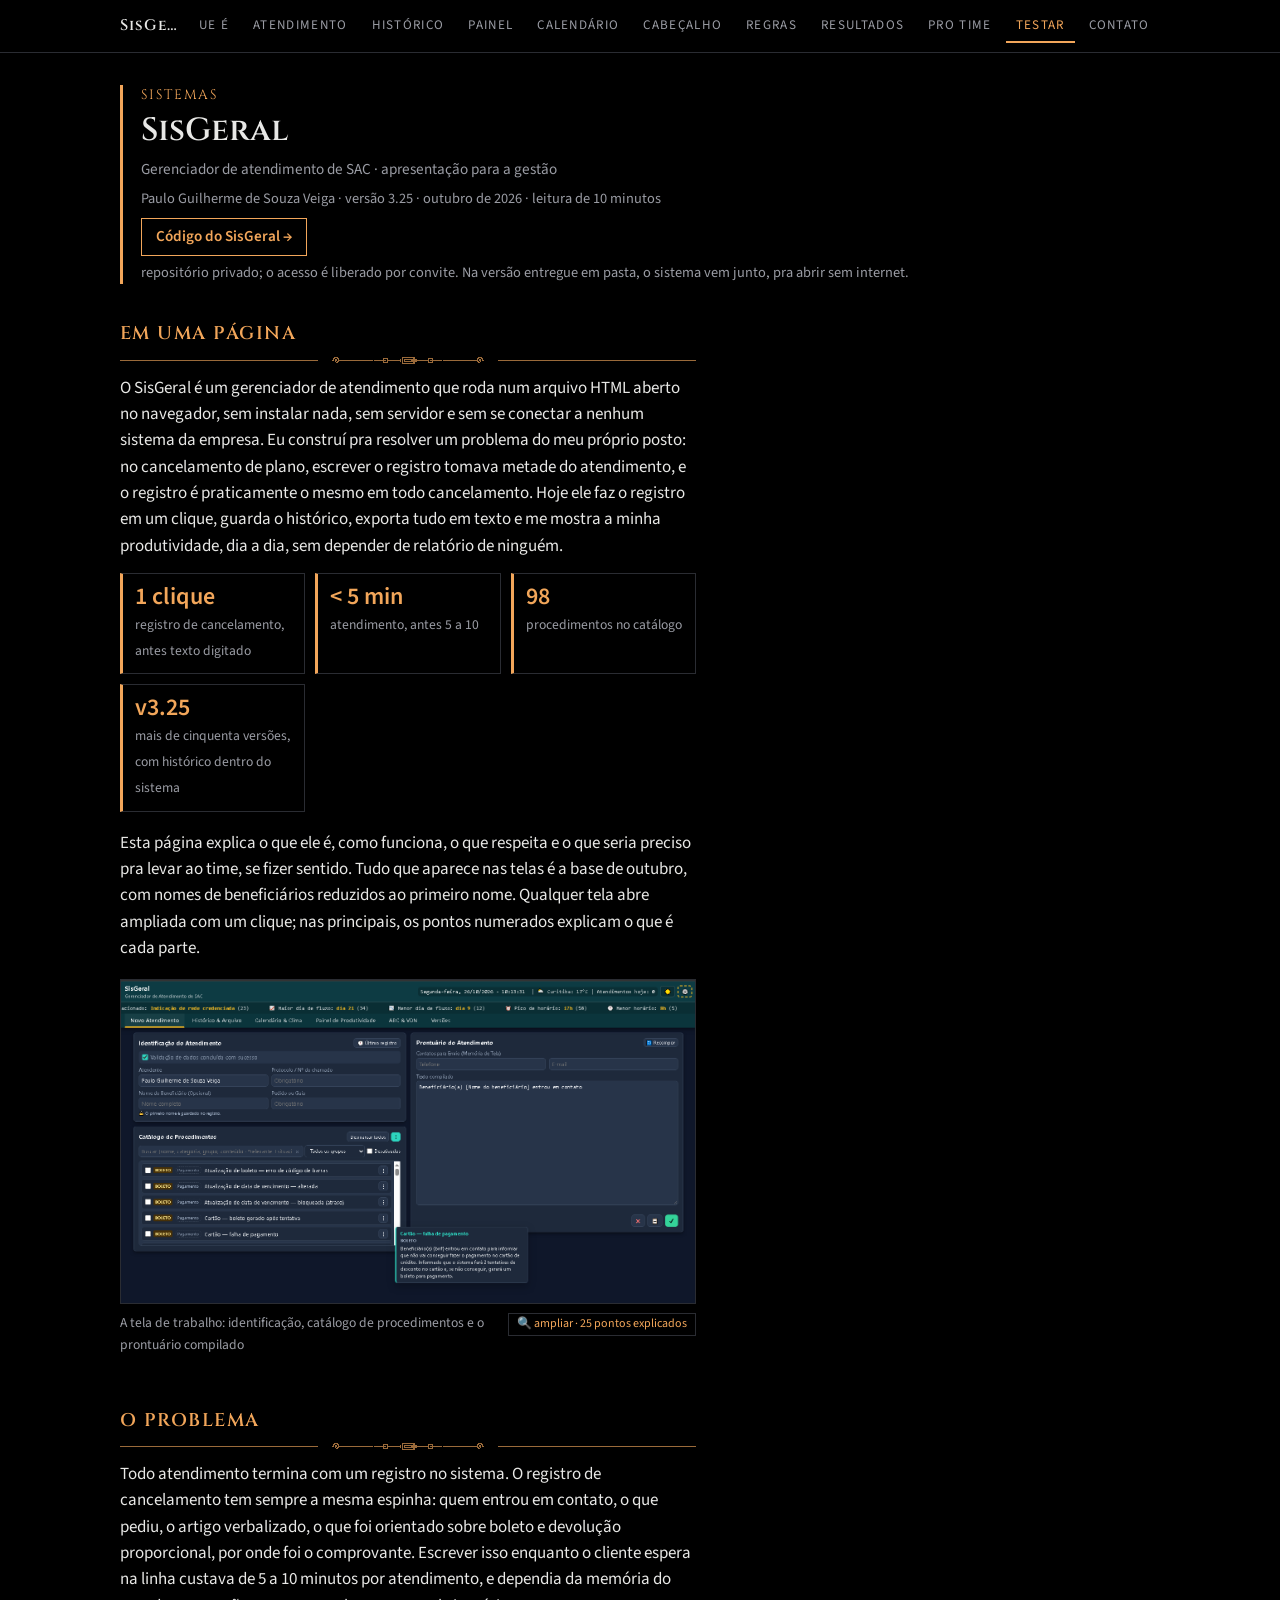
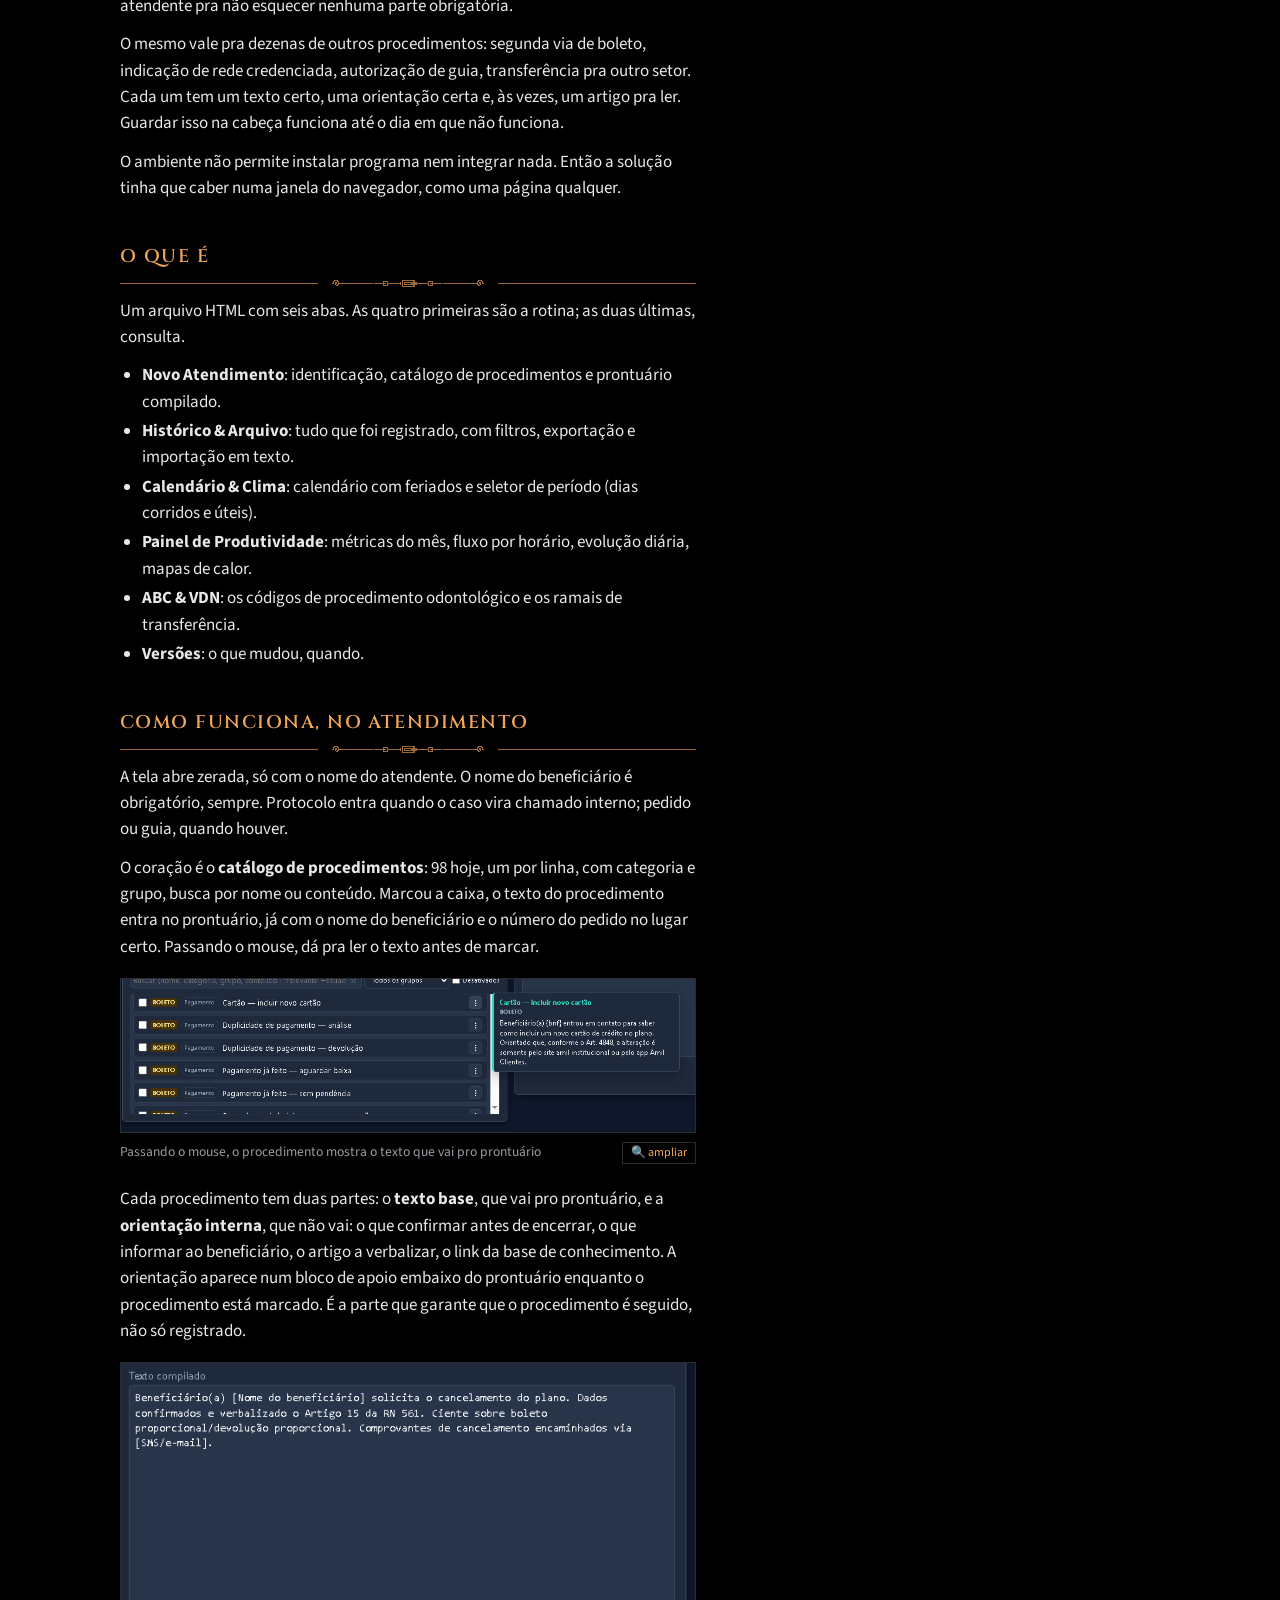
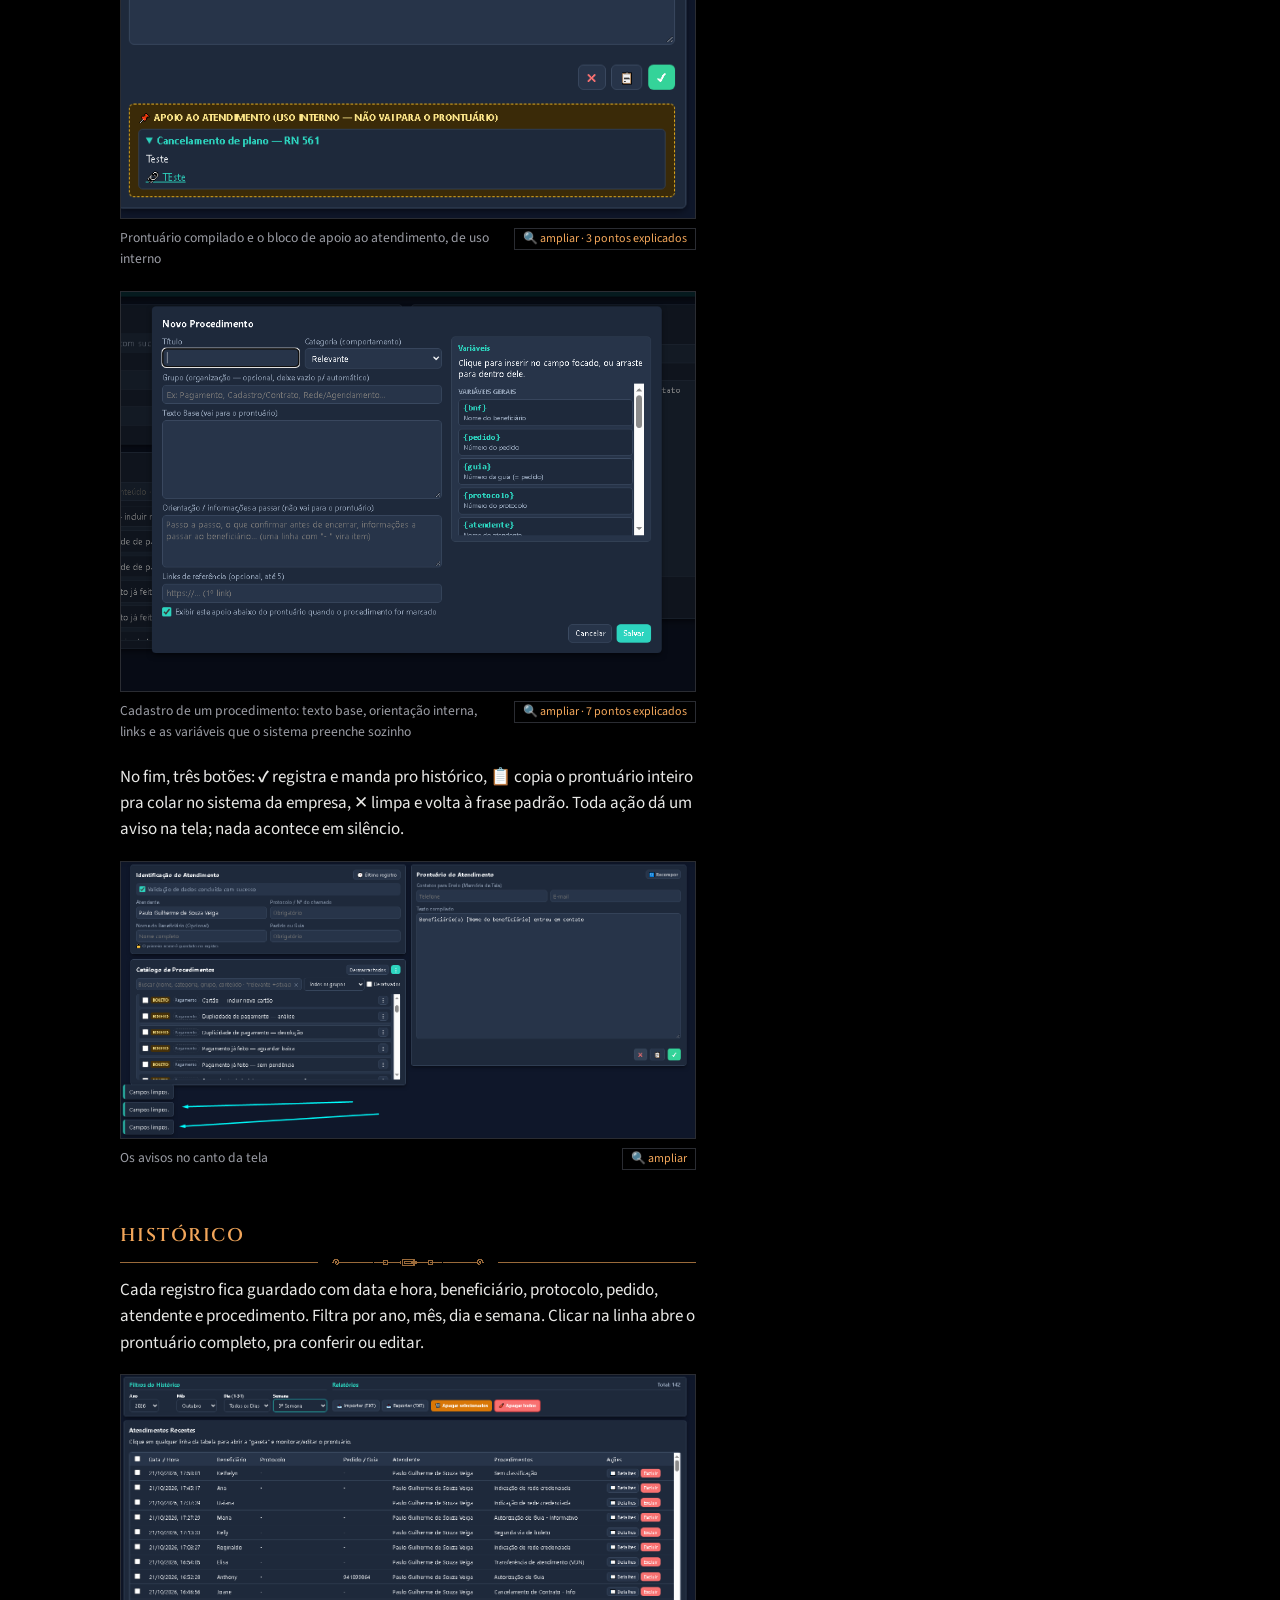
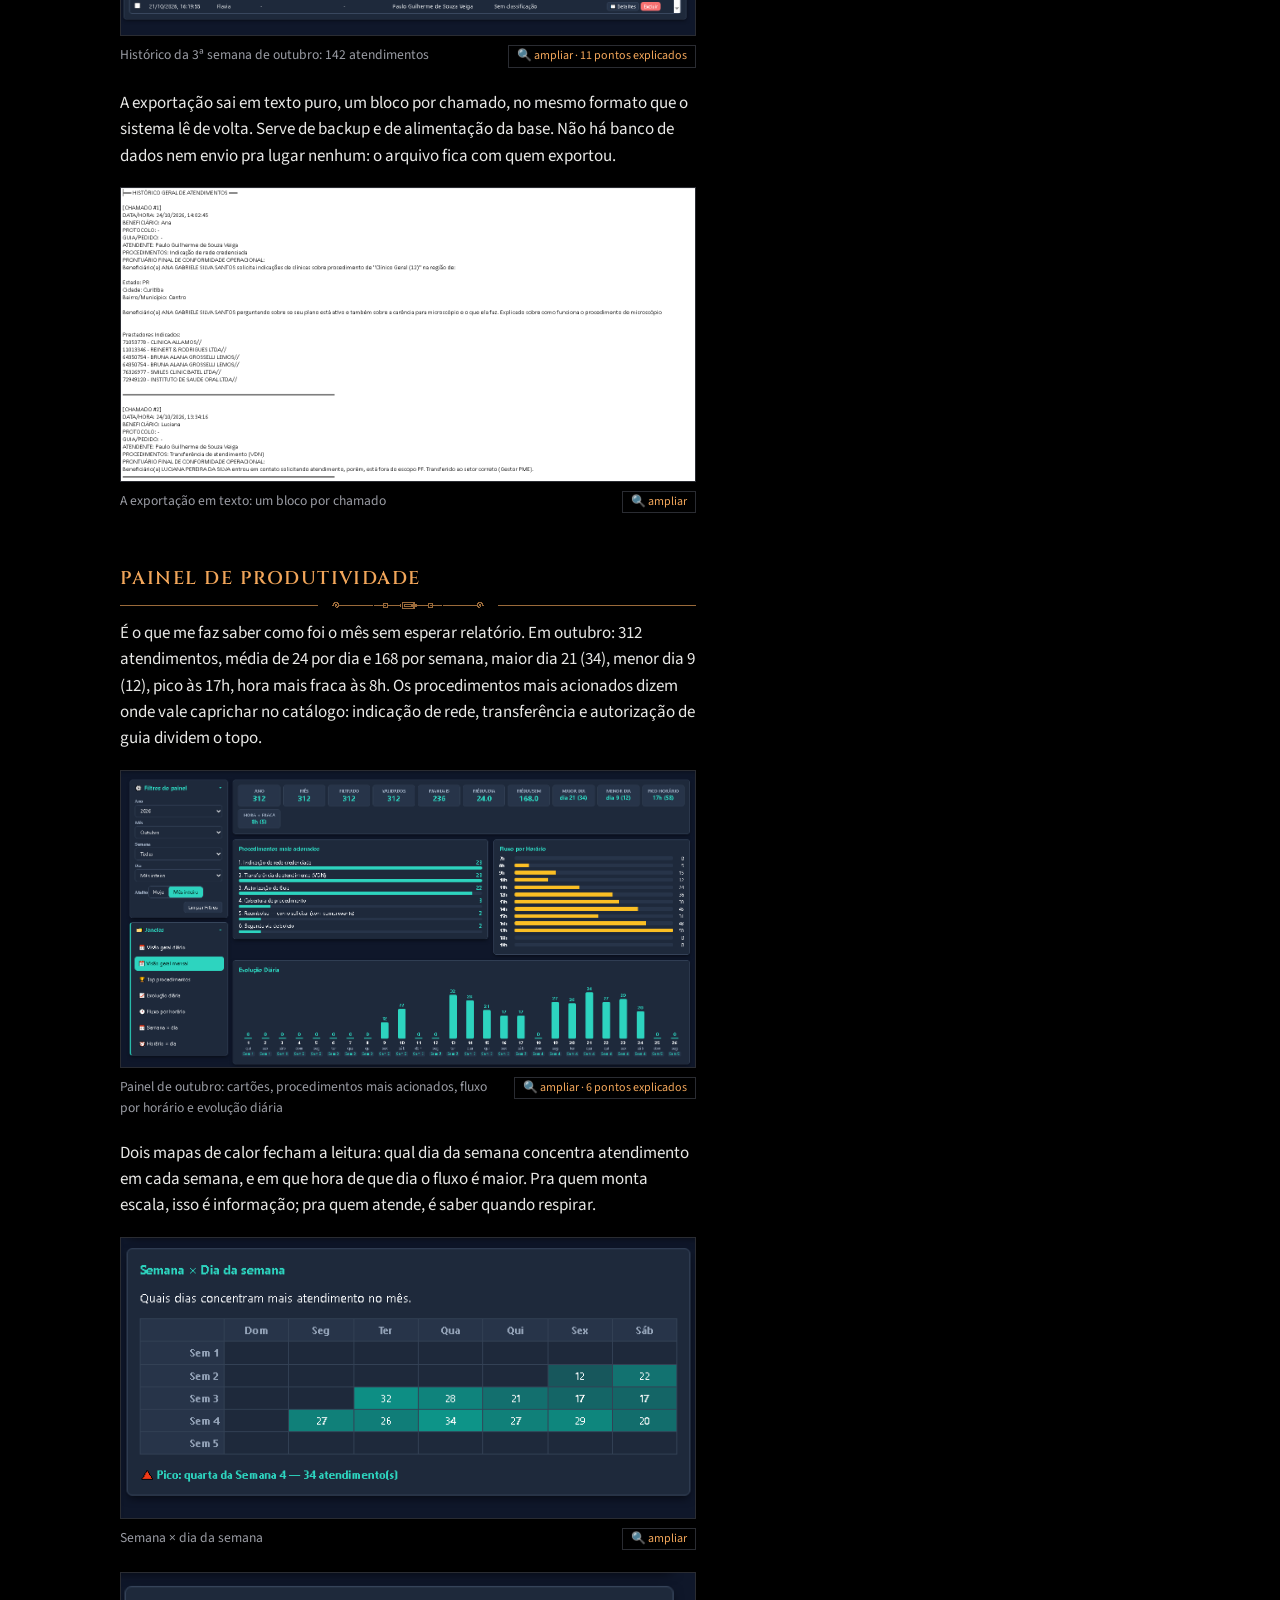
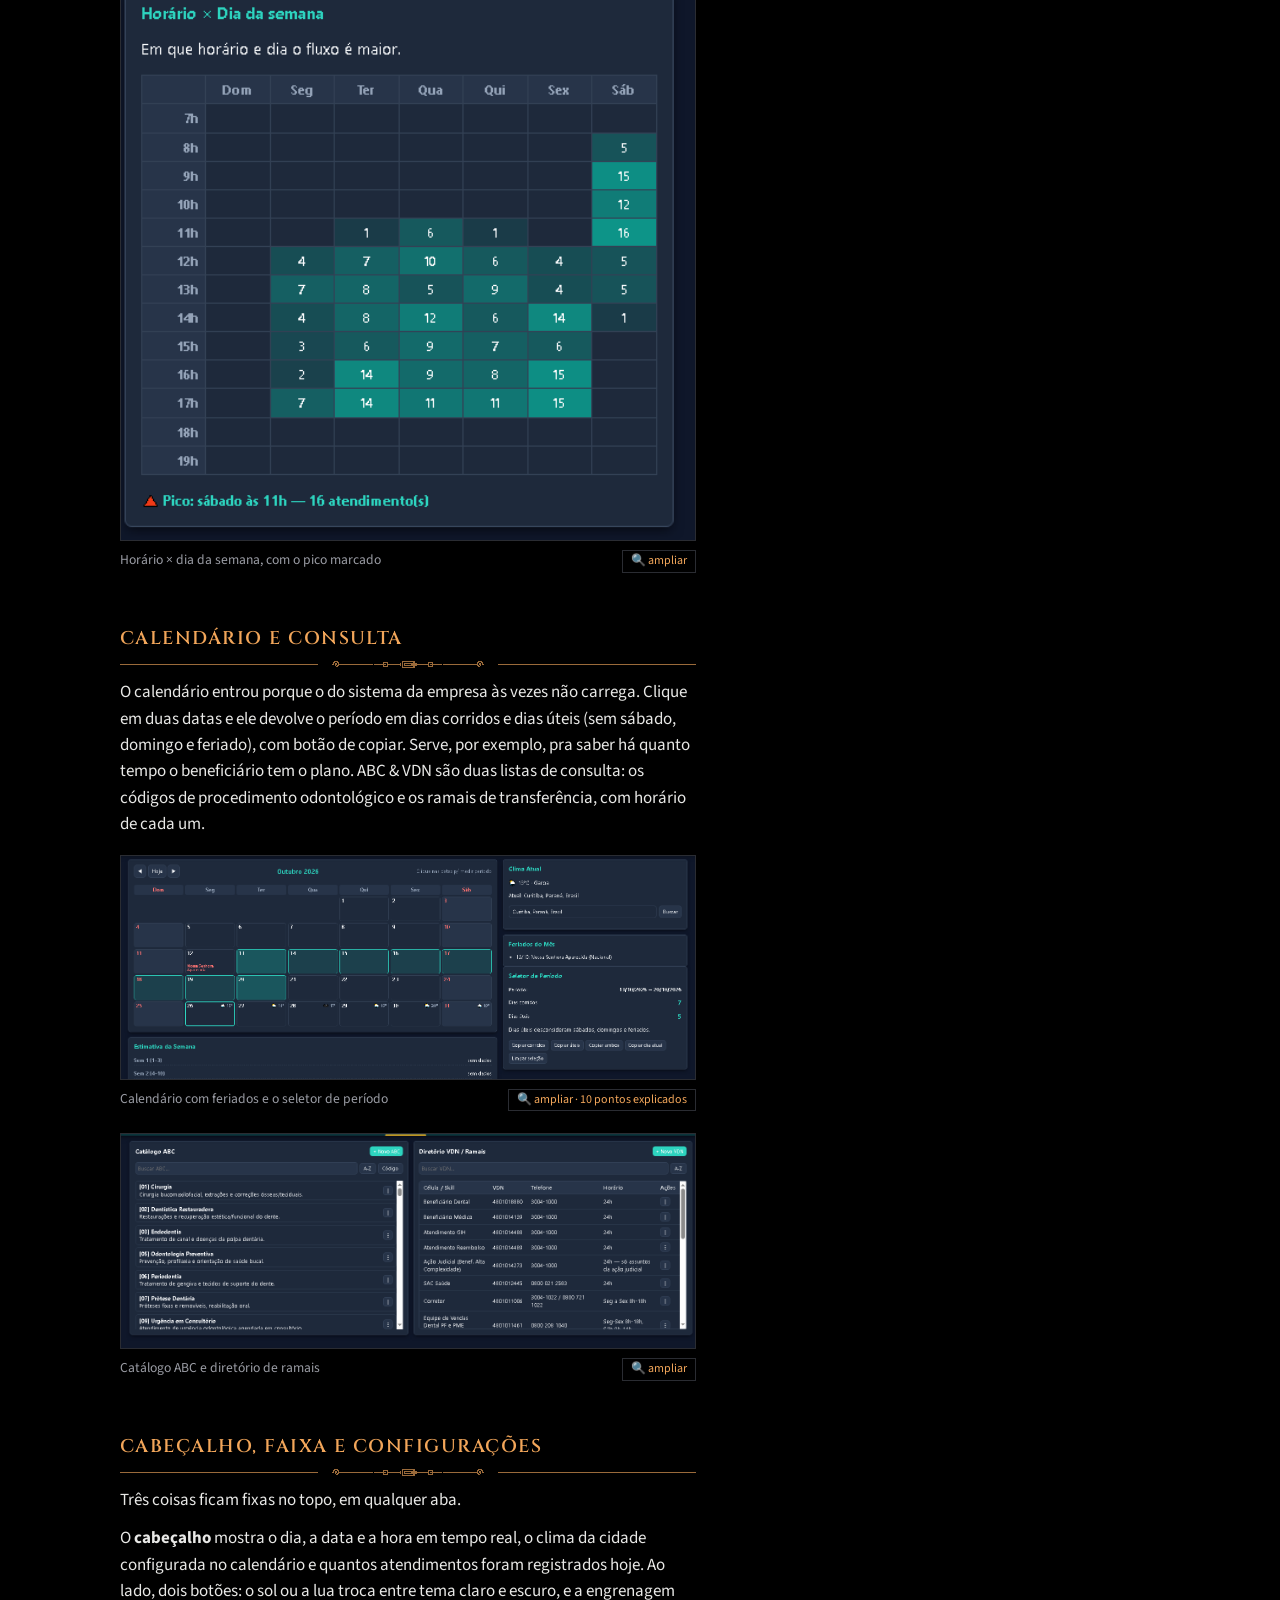
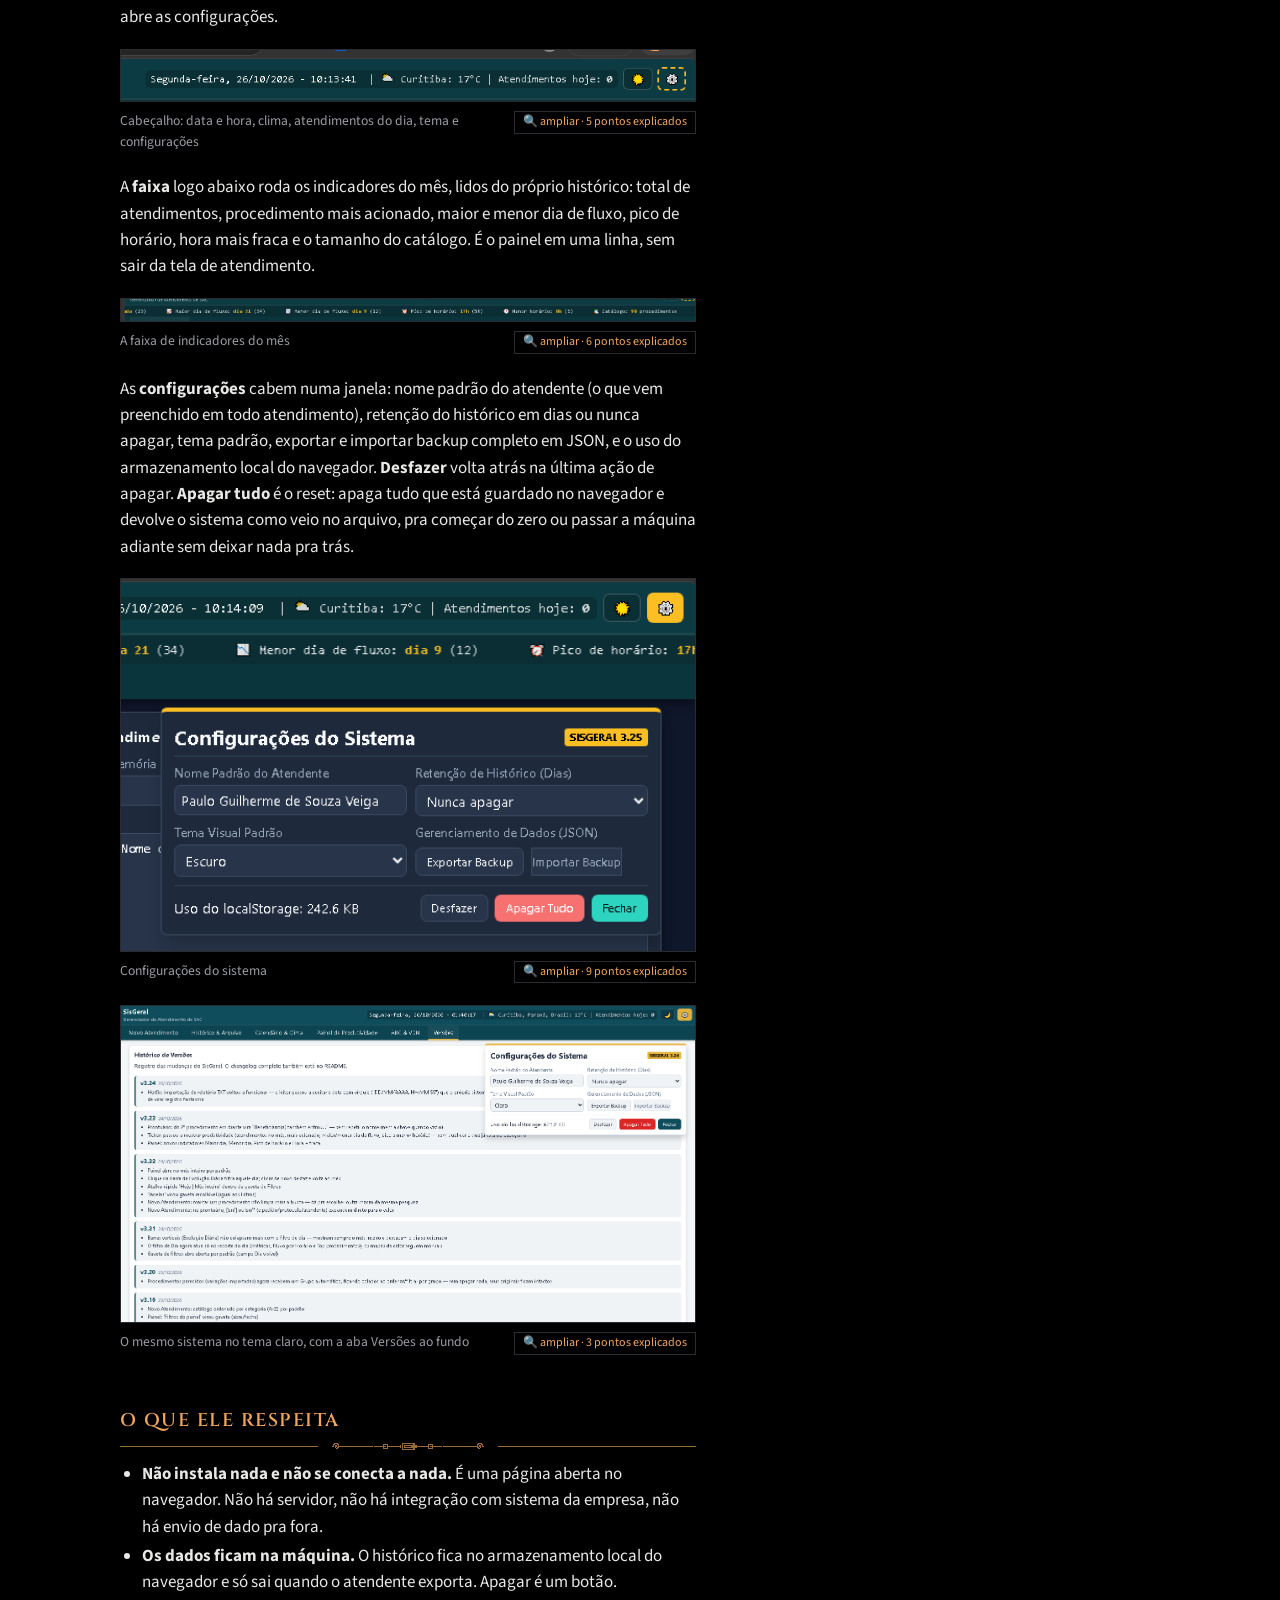
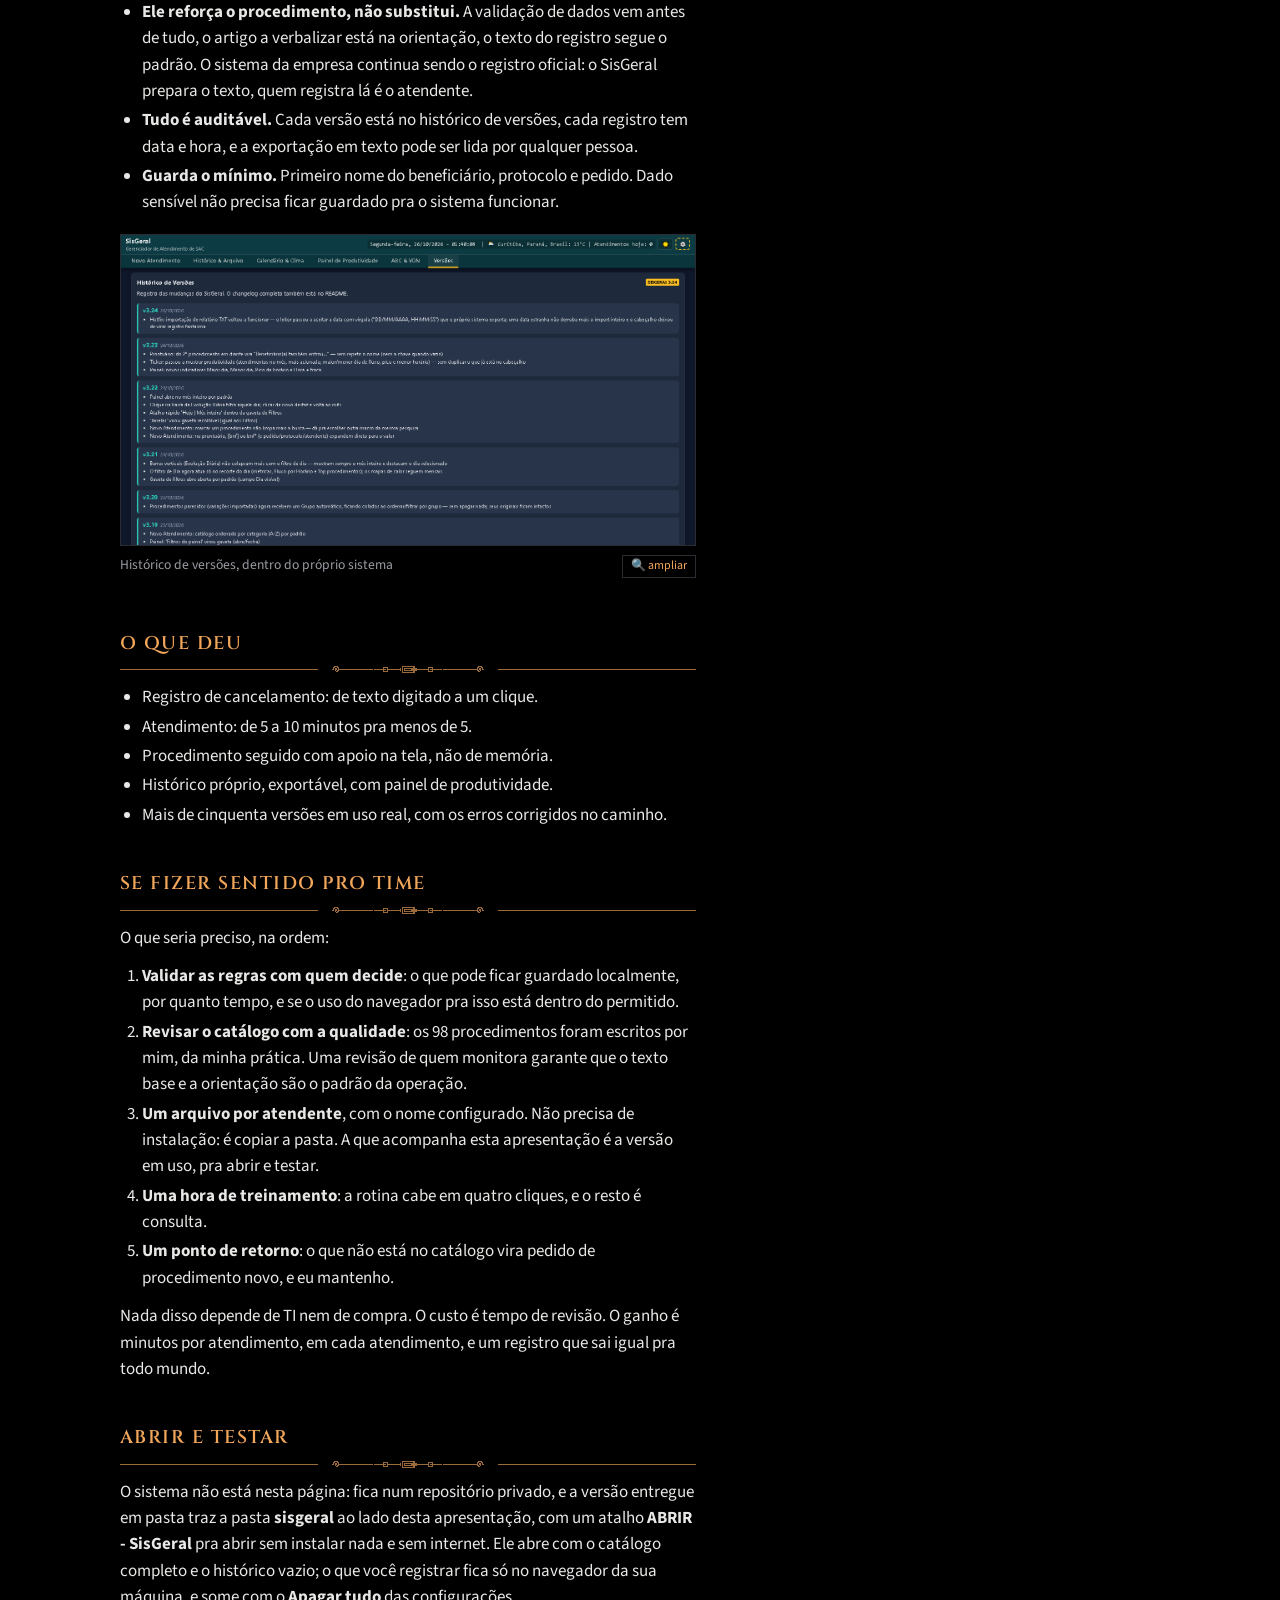
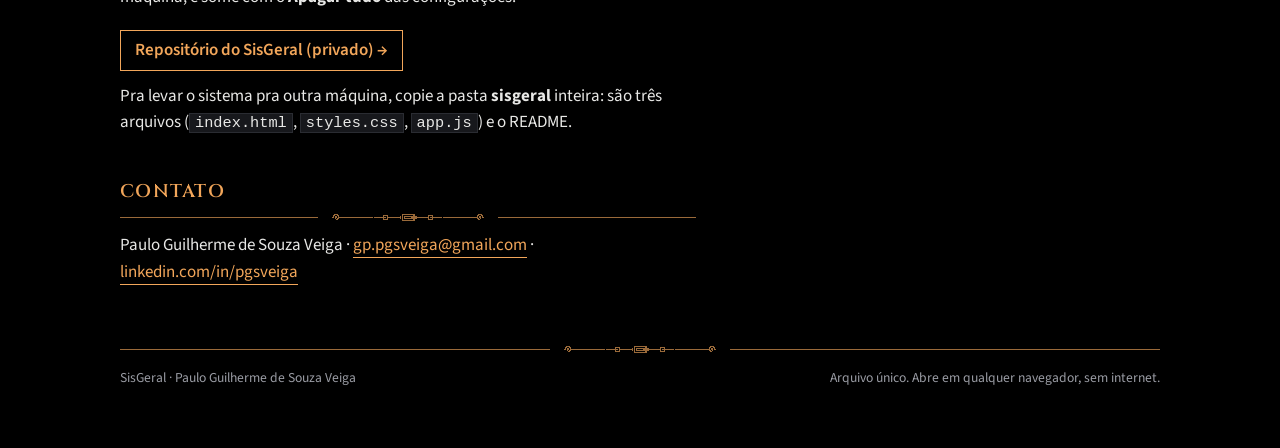
==== index.html @ 25e09421 "Apresentação do SisGeral pra gestão, com lupa e pontos explicados Co-Authored-By: Claude Fable 5.1 <" ====
<!DOCTYPE html>
<html lang="pt-BR">
<head>
  <meta charset="UTF-8">
  <meta name="viewport" content="width=device-width, initial-scale=1.0">
  <title>SisGeral · apresentação</title>
  <meta name="description" content="SisGeral: gerenciador de atendimento de SAC num arquivo só. O que é, como funciona, o que entrega e o que precisaria pra chegar ao time.">
  <link rel="icon" href="assets/favicon.svg" type="image/svg+xml">
  <link rel="preconnect" href="https://fonts.googleapis.com">
  <link rel="stylesheet" href="https://fonts.googleapis.com/css2?family=Cinzel:wght@500;600&family=Source+Sans+3:ital,wght@0,400;0,600;1,400&display=swap">
  <link rel="stylesheet" href="style.css">
  <link rel="stylesheet" href="lupa.css">
  <style>
    :root { --sobre: var(--sistemas); }
    body.pg-sobre { --orn: var(--sistemas); }
    .case-head .meta small { display: block; color: var(--muted); margin-top: 6px; font-size: .9rem; }
    .md.sobre .sec { max-width: 72ch; }
    .md figure.wide { max-width: none; width: min(100%, var(--col)); }
    .md .destaques { display: grid; grid-template-columns: repeat(auto-fit, minmax(160px, 1fr)); gap: 10px; margin: 14px 0 18px; max-width: none; }
    .md .destaques div { border: 1px solid var(--line); border-left: 3px solid var(--c); padding: 10px 12px; }
    .md .destaques b { display: block; font-size: 1.5rem; font-weight: 600; line-height: 1.1; color: var(--c); }
    .md .destaques span { color: var(--muted); font-size: .85rem; }
    .abrir-sis { display: inline-block; border: 1px solid var(--c); color: var(--c); padding: 6px 14px; text-decoration: none; font-weight: 600; margin: 8px 8px 0 0; }
    .abrir-sis:hover { background: var(--c); color: #000; }
    .lang, .snd, .nav-log { display: none !important; }
    @media print { .topbar, .orn, .foot { display: none; } .md h2 { position: static; } body { background: #fff; color: #000; } }
  </style>
</head>
<body class="pg-sobre" data-orn="circuito">
  <div class="orn l" aria-hidden="true"></div>
  <div class="orn r" aria-hidden="true"></div>
  <nav class="topbar" aria-label="Seções">
    <div class="topbar-in">
      <a class="brand" href="#" id="brand">…</a>
      <div class="topnav" id="topnav"></div>
    </div>
  </nav>
  <main class="wrap">
    <header class="case-head" id="topo" style="--c:var(--sistemas)">
      <p class="cat">Sistemas</p>
      <h1 id="s-nome">…</h1>
      <p class="meta" id="s-cargo"></p>
      <p class="meta"><small>Paulo Guilherme de Souza Veiga · versão 3.25 · outubro de 2026 · leitura de 10 minutos</small></p>
      <p class="meta"><a class="abrir-sis" href="https://github.com/mmbrosium/sisgeral" target="_blank" rel="noopener">Código do SisGeral →</a> <small>repositório privado; o acesso é liberado por convite. Na versão entregue em pasta, o sistema vem junto, pra abrir sem internet.</small></p>
    </header>
    <article class="md sobre" id="sobre-md"><p style="color:var(--muted)">Carregando…</p></article>
    <footer class="foot"><span>SisGeral · Paulo Guilherme de Souza Veiga</span><span>Arquivo único. Abre em qualquer navegador, sem internet.</span></footer>
  </main>
  <script src="assets/marked.min.js"></script>
  <script src="assets/ornamentos.js"></script>
  <script src="assets/ornamentos2.js"></script>
  <script src="cases.js"></script>
  <script src="apresentacao.js"></script>
  <script src="app.js"></script>
  <script src="pontos.js"></script>
  <script src="lupa.js"></script>
</body>
</html>
---- style.css ----
/* Portfólio de cases — fundo preto, coluna central, ornamentos nas laterais.
   Cores por categoria: planilhas (verde), dashboards (azul), sistemas (laranja). */

:root {
  --bg: #000000;
  --panel: #111214;
  --panel-2: #17181c;
  --line: #2a2c32;
  --fg: #e8e8e6;
  --muted: #9a9ca4;
  --planilhas: #58c98a;
  --dashboards: #5b9cf6;
  --sistemas: #f2a65a;
  --log: #39c6d6;
  --font-display: "Cinzel", "Times New Roman", serif;
  --font-body: "Source Sans 3", "Segoe UI", system-ui, sans-serif;
  --col: 1040px;
}

* { box-sizing: border-box; }
html { background: var(--bg); color-scheme: dark; }
body {
  margin: 0;
  background: var(--bg);
  color: var(--fg);
  font-family: var(--font-body);
  font-size: 17px;
  line-height: 1.55;
  min-height: 100vh;
  padding-left: max(16px, env(safe-area-inset-left, 0px));
  padding-right: max(16px, env(safe-area-inset-right, 0px));
}
a { color: inherit; }
img { max-width: 100%; height: auto; }

/* Ornamentos laterais (fixos, fora da coluna de leitura) */
.orn {
  position: fixed; top: 50%; transform: translateY(-50%);
  width: 180px; pointer-events: none; opacity: .85; z-index: 0;
  /* SVG inline com fill=currentColor: a cor acompanha a categoria em foco (funciona local e online) */
  color: var(--orn, #9a9ca4); transition: color .5s ease, opacity .26s ease;
}
.orn { aspect-ratio: 72 / 125; }
.orn .layer { position: absolute; inset: 0; opacity: 0; transition: opacity .55s ease; }
.orn .layer.on { opacity: 1; }
.orn svg { display: block; width: 100%; height: auto; }
body[data-focus="planilhas"] { --orn: var(--planilhas); }
body[data-focus="dashboards"] { --orn: var(--dashboards); }
body[data-focus="sistemas"] { --orn: var(--sistemas); }
body.pg-sobre { --orn: #c9624f; }
.orn.l { left: calc((100vw - var(--col)) / 2 - 220px); }
.orn.r { right: calc((100vw - var(--col)) / 2 - 220px); }
@media (max-width: 1500px) { .orn { width: 130px; } .orn.l { left: 24px; } .orn.r { right: 24px; } }
@media (max-width: 1340px) { .orn { display: none; } }

.wrap { max-width: var(--col); margin: 0 auto; position: relative; z-index: 1; padding-block: 40px 60px; }

/* Cabeçalho */
.hero { border-bottom: 1px solid var(--line); padding-bottom: 28px; margin-bottom: 36px; }
.hero h1 { font-family: var(--font-display); font-weight: 600; font-size: clamp(1.6rem, 3.2vw, 2.4rem); letter-spacing: .04em; margin: 0 0 4px; text-wrap: balance; }
.hero .cargo { color: var(--muted); margin: 0 0 14px; font-size: 1rem; letter-spacing: .06em; text-transform: uppercase; }
.hero .desc { max-width: 62ch; margin: 0 0 16px; }
.links { display: flex; gap: 10px 22px; flex-wrap: wrap; font-size: .95rem; }
.links a { color: var(--muted); text-decoration: none; border-bottom: 1px solid transparent; }
.links a:hover, .links a:focus-visible { color: var(--fg); border-bottom-color: var(--fg); outline: none; }

/* Barra fixa */
.topbar { position: sticky; top: 0; z-index: 20; background: rgba(0,0,0,.86); backdrop-filter: blur(6px); border-bottom: 1px solid var(--line);
  margin-left: calc(-1 * max(16px, env(safe-area-inset-left, 0px))); margin-right: calc(-1 * max(16px, env(safe-area-inset-right, 0px)));
  padding-left: max(16px, env(safe-area-inset-left, 0px)); padding-right: max(16px, env(safe-area-inset-right, 0px)); }
.topbar-in { max-width: var(--col); margin: 0 auto; display: flex; align-items: center; justify-content: space-between; gap: 16px; height: 52px; }
.brand { font-family: var(--font-display); font-weight: 600; letter-spacing: .06em; text-decoration: none; font-size: .95rem; white-space: nowrap; overflow: hidden; text-overflow: ellipsis; min-width: 0; }
.topnav { display: flex; gap: 4px; flex-shrink: 1; min-width: 0; margin-left: auto; overflow-x: auto; scrollbar-width: none; -webkit-overflow-scrolling: touch; }
.topnav::-webkit-scrollbar { display: none; }
.topnav a { white-space: nowrap; flex-shrink: 0; }
.snd { all: unset; cursor: pointer; width: 30px; height: 30px; display: grid; place-items: center; color: var(--muted); border: 1px solid var(--line); font-size: .9rem; margin-left: 10px; flex-shrink: 0; transition: color .15s, border-color .15s; }
.snd:hover, .snd:focus-visible { color: var(--fg); border-color: var(--fg); }
.snd[aria-pressed="true"] { color: var(--fg); border-color: var(--fg); background: var(--panel-2); }
.topnav a { text-decoration: none; color: var(--muted); font-size: .82rem; letter-spacing: .1em; text-transform: uppercase; padding: 6px 10px; border-bottom: 2px solid transparent; transition: color .15s, border-color .15s; }
.topnav a[data-cat="planilhas"].on, .topnav a[data-cat="planilhas"]:hover { color: var(--planilhas); border-bottom-color: var(--planilhas); }
.topnav a[data-cat="dashboards"].on, .topnav a[data-cat="dashboards"]:hover { color: var(--dashboards); border-bottom-color: var(--dashboards); }
.topnav a[data-cat="sistemas"].on, .topnav a[data-cat="sistemas"]:hover { color: var(--sistemas); border-bottom-color: var(--sistemas); }
.topnav a:focus-visible { outline: 1px solid var(--fg); outline-offset: 2px; }
.topnav a.nav-ico { font-size: 1rem; padding: 4px 9px; letter-spacing: 0; text-transform: none; border: 1px solid var(--line); border-radius: 4px; margin-right: 4px; line-height: 1.2; }
.topnav a.nav-ico:hover { color: var(--fg); border-color: var(--fg); }
.md .ver-mais { margin-top: 24px; } .md .ver-mais a { color: var(--c); text-decoration: none; border-bottom: 1px solid var(--c); }
@media (max-width: 520px) { .brand { display: none; } .topbar-in { justify-content: center; } }
.wrap { padding-top: 32px; }

/* Colunas */
.cols { scroll-margin-top: 64px; display: grid; grid-template-columns: repeat(3, minmax(0, 1fr)); gap: 22px; align-items: start; }
@media (max-width: 860px) { .cols { grid-template-columns: 1fr; } }
.col { background: var(--panel); border: 1px solid var(--line); border-top: 3px solid var(--c); min-width: 0; scroll-margin-top: 64px; }
.col[data-cat="planilhas"] { --c: var(--planilhas); }
.col[data-cat="dashboards"] { --c: var(--dashboards); }
.col[data-cat="sistemas"] { --c: var(--sistemas); }
.col-head { position: sticky; top: 52px; z-index: 5; background: var(--panel); border-bottom: 1px solid var(--line); }
.col h2 { font-family: var(--font-display); font-weight: 600; font-size: 1.05rem; letter-spacing: .12em; text-transform: uppercase; color: var(--c); margin: 0; padding: 14px 18px 2px; }
.col .sub { color: var(--muted); font-size: .9rem; margin: 0; padding: 0 18px 10px; }
.col ul { list-style: none; margin: 0; padding: 6px 0; }
.col .vazio { color: var(--muted); font-size: .9rem; padding: 14px 18px; }
.col.flash { animation: flash .9s ease-out; }
@keyframes flash { 0% { box-shadow: 0 0 0 0 color-mix(in srgb, var(--c) 70%, transparent); } 100% { box-shadow: 0 0 0 10px transparent; } }

/* Card: fechado mostra título e empresa; 1º clique abre a gaveta, 2º abre o case */
.case { border-left: 2px solid transparent; transition: background .15s, border-color .15s; }
.case.open, .case:hover { background: var(--panel-2); border-left-color: var(--c); }
.case-btn { all: unset; display: block; width: 100%; cursor: pointer; padding: 11px 18px; box-sizing: border-box; }
.case-btn:focus-visible { outline: 1px solid var(--fg); outline-offset: -1px; }
.case .t { font-weight: 600; font-size: 1.02rem; position: relative; display: inline-block; padding: 0 26px; margin-left: -26px; }
.case .t::before, .case .t::after {
  content: ""; position: absolute; top: 50%; width: 12px; height: 18px; margin-top: -9px;
  background: center / contain no-repeat; opacity: 0; transition: opacity .18s, transform .18s; image-rendering: pixelated;
}
.case .t::before { left: 6px; background-image: url("assets/bracket-l.png"); transform: translateX(8px); }
.case .t::after { right: 6px; background-image: url("assets/bracket-r.png"); transform: translateX(-8px); }
.case:hover .t::before, .case.open .t::before, .case-btn:focus-visible .t::before,
.case:hover .t::after, .case.open .t::after, .case-btn:focus-visible .t::after { opacity: 1; transform: none; }
.case .m { display: block; color: var(--muted); font-size: .86rem; margin-top: 1px; }
.drawer { max-height: 0; overflow: hidden; opacity: 0; transform: translateY(-6px); transition: max-height .36s cubic-bezier(.2,.7,.2,1), opacity .22s ease, transform .3s ease; }
.case.open .drawer { opacity: 1; transform: none; }
.drawer-in { padding: 0 18px 14px; }
.case .capa { display: block; width: 100%; aspect-ratio: 16 / 7; object-fit: cover; object-position: left top; border: 1px solid var(--line); background: #0a0a0a; margin: 4px 0 10px; }
.case .r { font-size: .95rem; margin: 0 0 8px; color: #cfd0d4; }
.case .d { display: inline-block; font-size: .82rem; letter-spacing: .03em; color: var(--c); border: 1px solid color-mix(in srgb, var(--c) 45%, transparent); padding: 1px 8px; margin-right: 10px; }
.case .go { display: inline-block; font-size: .88rem; text-decoration: none; color: var(--fg); border-bottom: 1px solid var(--c); margin-top: 8px; }
.case .go::after { content: " →"; }
.case .go:hover { color: var(--c); }

/* Entrada das colunas */
@media (prefers-reduced-motion: no-preference) {
  .col { animation: rise .5s ease-out both; animation-delay: calc(var(--i, 0) * 90ms); }
  @keyframes rise { from { opacity: 0; transform: translateY(10px); } to { opacity: 1; transform: none; } }
}

/* Página de case */
.back { display: inline-block; text-decoration: none; color: var(--muted); font-size: .95rem; margin-bottom: 18px; }
.back:hover { color: var(--fg); }
.back::before { content: ""; display: inline-block; width: 10px; height: 15px; margin-right: 8px; vertical-align: -2px; background: url("assets/bracket-l.png") center / contain no-repeat; image-rendering: pixelated; }
.case-head { border-left: 3px solid var(--c); padding-left: 18px; margin-bottom: 26px; scroll-margin-top: 64px; }
.case-head .cat { font-family: var(--font-display); font-size: .85rem; letter-spacing: .14em; text-transform: uppercase; color: var(--c); margin: 0 0 6px; }
.case-head h1 { font-family: var(--font-display); font-weight: 600; font-size: clamp(1.4rem, 2.8vw, 2rem); margin: 0 0 8px; line-height: 1.2; text-wrap: balance; }
.case-head .meta { color: var(--muted); margin: 0; font-size: .95rem; }
.case-head .meta b { color: var(--fg); font-weight: 600; }
.case-head .destaque { display: inline-block; margin-top: 10px; color: var(--c); border: 1px solid color-mix(in srgb, var(--c) 45%, transparent); padding: 2px 10px; font-size: .9rem; }

.md p, .md ul, .md ol, .md h2, .md h3, .md blockquote { max-width: 72ch; }
.md .sec { padding-top: 20px; scroll-margin-top: 52px; }
.md .sec:first-child { padding-top: 0; }
.md h2 { position: sticky; top: 52px; z-index: 4; scroll-margin-top: 52px; font-family: var(--font-display); font-weight: 600; font-size: 1.15rem; letter-spacing: .08em; text-transform: uppercase; margin: 0 0 10px; padding: 10px 0 16px; color: var(--c); max-width: none;
  /* divisor: linha fina dos dois lados e o adorno de damasco no meio */
  background: linear-gradient(var(--divline, var(--line)), var(--divline, var(--line))) left bottom 4px / calc(50% - 90px) 1px no-repeat, linear-gradient(var(--divline, var(--line)), var(--divline, var(--line))) right bottom 4px / calc(50% - 90px) 1px no-repeat, var(--divisor, none) center bottom / 160px 9px no-repeat, var(--bg); }
.md h3 { font-size: 1.05rem; margin: 22px 0 6px; }
.md p { margin: 0 0 12px; }
.md ul, .md ol { padding-left: 1.3em; margin: 0 0 12px; }
.md li { margin: 3px 0; }
.md hr { border: 0; border-top: 1px solid var(--line); margin: 28px 0; }
.md em { color: var(--muted); }
.md figure { margin: 18px 0 22px; max-width: none; }
.md figure img { display: block; border: 1px solid var(--line); background: #0a0a0a; width: 100%; }
.md figcaption { color: var(--muted); font-size: .86rem; margin-top: 6px; }
.md code { background: var(--panel-2); border: 1px solid var(--line); padding: 0 5px; font-size: .9em; }
.md .md-wide { width: min(100%, var(--col)); }
.md blockquote { margin: 0 0 12px; padding-left: 14px; border-left: 2px solid var(--line); color: var(--muted); }

.foot { border-top: 1px solid var(--line); margin-top: 48px; padding-top: 16px; color: var(--muted); font-size: .85rem; display: flex; gap: 16px; flex-wrap: wrap; justify-content: space-between; }

/* Lightbox simples pras telas */
.lb { position: fixed; inset: 0; background: rgba(0,0,0,.92); display: none; align-items: center; justify-content: center; z-index: 50; padding: 24px; cursor: zoom-out; }
.lb.on { display: flex; }
.lb img { max-width: 100%; max-height: 100%; border: 1px solid var(--line); }



/* Página "Sobre": cor neutra (dourado suave) pra não disputar com as categorias */
:root { --sobre: #c9624f; }
.sobre, .sobre-head { --c: var(--sobre); }
.topnav a.nav-sobre, .topnav a[data-sec] { color: var(--muted); }
.topnav a.nav-sobre:hover, .topnav a[data-sec].on, .topnav a[data-sec]:hover { color: var(--sobre); border-bottom-color: var(--sobre); }
.links a.sobre-link { color: var(--sobre); border-bottom-color: var(--sobre); }
.links a.sobre-link::after { content: " →"; }
.md.sobre a { color: var(--c); text-decoration: none; border-bottom: 1px solid var(--c); }
.md.sobre strong { color: var(--fg); }

/* Botão de idioma (bandeira em pixel art) */
.lang { all: unset; cursor: pointer; display: inline-flex; align-items: center; gap: 6px; height: 30px; padding: 0 8px; margin-left: 10px; border: 1px solid var(--line); color: var(--muted); font-size: .72rem; letter-spacing: .08em; flex-shrink: 0; transition: color .15s, border-color .15s; }
.lang img { width: 18px; height: 12px; image-rendering: pixelated; display: block; }
.lang:hover, .lang:focus-visible { color: var(--fg); border-color: var(--fg); }
@media (max-width: 520px) { .lang span { display: none; } .lang { padding: 0 6px; } }

/* ---------- Foco por categoria (clique na barra da inicial) ---------- */
.cols.focus { grid-template-columns: minmax(0, 700px); justify-content: start; }
@media (max-width: 1100px) { .cols.focus { grid-template-columns: 1fr; } }
.col { transition: opacity .28s ease, transform .28s ease; }
.col.away { opacity: 0; transform: scale(.94) translateY(18px); pointer-events: none; }
.col.gone { display: none; }
.col.wide { animation: rise .32s ease-out; }
@keyframes rise { from { opacity: .4; transform: translateY(14px); } to { opacity: 1; transform: none; } }
.col.wide .col-head { display: flex; align-items: baseline; gap: 14px; flex-wrap: wrap; }
.col.wide .col-head .sub { padding-bottom: 10px; }
.col.wide .case-btn { padding: 14px 18px; }
.case .r2 { display: none; color: #cfd0d4; font-size: .93rem; margin: 6px 0 0; max-width: 70ch; }
.col.wide .case .r2 { display: block; }
.col.wide .case .r { display: none; } /* a gaveta não repete o resumo */
.topnav a.nav-all { color: var(--fg); border-bottom-color: var(--fg); }
.topnav a.nav-all::before { content: "× "; }
/* janela flutuante do card em foco */
.pop { position: absolute; z-index: 30; width: min(340px, 90vw); background: var(--panel-2); border: 1px solid var(--line); border-top: 3px solid var(--c, var(--fg)); box-shadow: 0 14px 40px rgba(0,0,0,.6); padding: 12px 14px 14px; opacity: 0; transform: translateY(6px); pointer-events: none; transition: opacity .16s ease, transform .16s ease; }
.pop.on { opacity: 1; transform: none; pointer-events: auto; }
.pop img { display: block; width: 100%; aspect-ratio: 16 / 8; object-fit: cover; object-position: left top; border: 1px solid var(--line); background: #0a0a0a; margin-bottom: 10px; }
.pop .pt { font-weight: 600; margin: 0 0 4px; }
.pop .pm { color: var(--muted); font-size: .86rem; margin: 0 0 8px; }
.pop .pd { display: inline-block; font-size: .82rem; color: var(--c, var(--fg)); border: 1px solid color-mix(in srgb, var(--c, var(--fg)) 45%, transparent); padding: 1px 8px; margin-bottom: 8px; }
.pop .pf { color: var(--muted); font-size: .84rem; margin: 0; }
@media (max-width: 860px) { .pop { display: none; } }


/* ---------- capa no topo da página do case ---------- */
.hero-capa { display: block; width: 100%; max-height: 300px; object-fit: cover; object-position: left top; border: 1px solid var(--line); background: #0a0a0a; margin: 0 0 22px; }
.hero-capa[hidden] { display: none; }
/* ---------- fotos na página Sobre ---------- */
.md.sobre .sec { max-width: calc(72ch + 232px); }
.md.sobre .sec::after { content: ""; display: table; clear: both; }
.foto { width: 200px; margin: 10px 0 18px; padding: 0; position: relative; }
.foto.l { float: left; margin-right: 40px; margin-left: 8px; }
.foto.r { float: right; margin-left: 40px; margin-right: 8px; }
.foto img { display: block; width: 100%; aspect-ratio: 1 / 1; object-fit: cover; border: 1px solid var(--line); image-rendering: auto; }
/* três molduras, uma flor em pixel art por foto: rosa, orquídea, copo de leite (cantos superior direito e inferior esquerdo) */
.foto.f-vermelho img { box-shadow: 4px 4px 0 var(--panel-2), 8px 8px 0 var(--line); }
.foto.f-roxo img { outline: 1px solid var(--line); outline-offset: 5px; }
.foto.f-amarelo img { border-color: var(--muted); box-shadow: 0 0 0 4px var(--bg), 0 0 0 5px var(--line); }
/* canto: colchete cinza + voluta com um toque de cor (vermelho, roxo, amarelo), em pixel art */
.foto .canto { position: absolute; width: 66px; height: 66px; pointer-events: none; }
.foto .canto svg { display: block; width: 100%; height: 100%; }
.foto .canto.tr { top: -10px; right: -10px; }
.foto .canto.bl { bottom: -10px; left: -10px; transform: rotate(180deg); }
@media (max-width: 620px) { .foto { float: none; width: 160px; margin: 0 0 24px 24px; } }


/* ---------- gemas (diamantes pixel) por categoria ---------- */
.gems { display: inline-flex; gap: 4px; margin-left: 8px; vertical-align: 1px; }
.case .t .gems { position: relative; z-index: 1; }
.gem { display: inline-block; width: 11px; height: 11px; line-height: 0; font-style: normal; }
.gem svg { display: block; width: 100%; height: 100%; }
.gem[data-cat="planilhas"] { color: var(--planilhas); } .gem[data-cat="dashboards"] { color: var(--dashboards); } .gem[data-cat="sistemas"] { color: var(--sistemas); }
.case-head .cat .gems { margin-left: 10px; vertical-align: -1px; }
.case-head h1 small { display: block; font-family: var(--font-body, inherit); font-weight: 400; font-size: 1rem; color: var(--muted); letter-spacing: 0; margin-top: 4px; }


/* ---------- changelog (ciano) ---------- */
a.nav-log { text-decoration: none; font-size: 1rem; }
a.nav-log:hover, a.nav-log.on { color: var(--log); border-color: var(--log); }
body.pg-log { --orn: var(--log); }
.md.log { --c: var(--log); }
.md.log .ver { display: grid; grid-template-columns: 7.5rem minmax(0, 1fr); gap: 6px 18px; padding: 16px 0; border-bottom: 1px solid var(--line); max-width: calc(72ch + 8rem); }
.md.log .ver .vh { font-family: var(--font-display); font-weight: 600; letter-spacing: .08em; color: var(--c); font-size: 1.05rem; line-height: 1.3; }
.md.log .ver .vh small { display: block; font-family: var(--font-body); font-weight: 400; letter-spacing: 0; color: var(--muted); font-size: .85rem; margin-top: 2px; }
.md.log .ver ul { margin: 0; padding-left: 1.2em; }
.md.log .ver li { margin: 3px 0; }
.md.log .ver:first-child { padding-top: 0; }
.md.log .ver:first-child .vh::after { content: attr(data-atual); display: inline-block; font-family: var(--font-body); font-weight: 400; letter-spacing: .06em; font-size: .68rem; text-transform: uppercase; color: var(--bg); background: var(--c); padding: 1px 7px; margin-left: 8px; vertical-align: 2px; }
@media (max-width: 560px) { .md.log .ver { grid-template-columns: 1fr; gap: 4px; } }


/* ---------- transição de página ---------- */
@view-transition { navigation: auto; }
::view-transition-old(root) { animation: 180ms ease-out both vt-out; }
::view-transition-new(root) { animation: 260ms ease-out both vt-in; }
@keyframes vt-out { to { opacity: 0; } }
@keyframes vt-in { from { opacity: 0; } }
/* anima o conteúdo e a barra, nunca o body: transform no body prenderia os ornamentos fixos à página */
.wrap, .topbar { animation: pagein .38s ease-out both; }
.orn { animation: ornin .6s ease-out backwards; }
@keyframes pagein { from { opacity: 0; transform: translateY(8px); } to { opacity: 1; transform: none; } }
@keyframes ornin { from { opacity: 0; } to { opacity: .85; } }
body.leaving .wrap, body.leaving .topbar { animation: none; opacity: 0; transform: translateY(-6px); transition: opacity .24s ease, transform .24s ease; }
body.leaving .orn { animation: none; opacity: 0; transition: opacity .24s ease; }
/* divisor também no cabeçalho da inicial e do case */
.hero { border-bottom: 0; padding-bottom: 30px; background: linear-gradient(var(--divline, var(--line)), var(--divline, var(--line))) left bottom 4px / calc(50% - 90px) 1px no-repeat, linear-gradient(var(--divline, var(--line)), var(--divline, var(--line))) right bottom 4px / calc(50% - 90px) 1px no-repeat, var(--divisor, none) center bottom / 160px 9px no-repeat; }
.foot { border-top: 0; padding-top: 22px; background: linear-gradient(var(--divline, var(--line)), var(--divline, var(--line))) left top 4px / calc(50% - 90px) 1px no-repeat, linear-gradient(var(--divline, var(--line)), var(--divline, var(--line))) right top 4px / calc(50% - 90px) 1px no-repeat, var(--divisor, none) center top / 160px 9px no-repeat; }

/* botão "abrir o dashboard" ao lado do título da seção */
.md h2 .h2-go { float: right; font-family: var(--font-body); font-weight: 600; font-size: .8rem; letter-spacing: .04em; text-transform: none; color: var(--bg); background: var(--c); text-decoration: none; padding: 3px 10px; border-radius: 3px; margin-top: -2px; transition: filter .15s; }
.md h2 .h2-go:hover { filter: brightness(1.15); }
.case-head, .case-head .cat, .case-head .destaque, .md h2 { transition: color .4s ease, border-color .4s ease, background-color .4s ease; }

/* "por onde começar" na inicial */
.start { display: flex; flex-wrap: wrap; align-items: center; gap: 8px 14px; margin: 18px 0 0; font-size: .92rem; }
.start .start-l { color: var(--muted); letter-spacing: .04em; }
.start a { display: inline-flex; align-items: center; gap: 7px; text-decoration: none; color: var(--fg); border: 1px solid var(--line); padding: 4px 11px; transition: border-color .15s, color .15s; }
.start a small { color: var(--muted); font-size: .8rem; }
.start a[data-cat="planilhas"]:hover { border-color: var(--planilhas); color: var(--planilhas); }
.start a[data-cat="dashboards"]:hover { border-color: var(--dashboards); color: var(--dashboards); }
.start a[data-cat="sistemas"]:hover { border-color: var(--sistemas); color: var(--sistemas); }
---- lupa.css ----
/* Lupa: clique amplia a tela; nas telas com pontos numerados, passar o mouse explica cada parte. */
.md figure.shot { margin: 18px 0 22px; max-width: none; position: relative; }
.md figure.shot img { display: block; width: 100%; border: 1px solid var(--line); background: #0a0a0a; cursor: zoom-in; transition: border-color .15s; }
.md figure.shot:hover img { border-color: var(--c); }
.md figure.shot figcaption { color: var(--muted); font-size: .85rem; margin-top: 8px; display: flex; gap: 12px; align-items: baseline; flex-wrap: wrap; }
.md figure.shot figcaption > span:first-child { flex: 1 1 60%; }
.md figure.shot .lupa-badge { margin-left: auto; font-size: .75rem; color: var(--c); border: 1px solid var(--line); padding: 1px 8px; white-space: nowrap; }

.lupa { --c: var(--sistemas); position: fixed; inset: 0; z-index: 60; background: #050505; display: none; flex-direction: column; color: #e6e6e6; }
.lupa.on { display: flex; }
.lupa-bar, .lupa-foot { display: flex; align-items: center; gap: 14px; padding: 8px 16px; font-size: .85rem; border-bottom: 1px solid var(--line); background: var(--panel); flex: none; }
.lupa-foot { border-bottom: 0; border-top: 1px solid var(--line); justify-content: center; }
.lupa-cap { flex: 1; min-width: 0; white-space: nowrap; overflow: hidden; text-overflow: ellipsis; }
.lupa-tools { display: flex; align-items: center; gap: 6px; }
.lupa button { font: inherit; color: #e6e6e6; background: var(--panel-2); border: 1px solid var(--line); padding: 3px 10px; cursor: pointer; line-height: 1.3; }
.lupa button:hover { border-color: var(--c); color: var(--c); }
.lupa button:disabled { opacity: .35; cursor: default; }
.lupa-z { min-width: 44px; text-align: center; color: var(--muted); font-variant-numeric: tabular-nums; }
.lupa-hint { color: var(--muted); }
.lupa-hint b { color: var(--c); font-weight: 600; }
.lupa-scroll { flex: 1; overflow: auto; cursor: zoom-out; display: flex; }
.lupa-stage { position: relative; margin: auto; flex: none; cursor: zoom-in; }
.lupa-stage.max { cursor: zoom-out; }
.lupa-stage img { display: block; width: 100%; height: auto; border: 1px solid var(--line); user-select: none; -webkit-user-drag: none; }
.lupa-pts { position: absolute; inset: 0; }

/* Pontos explicados */
.pt { position: absolute; box-sizing: border-box; border: 1px dashed color-mix(in srgb, var(--c) 60%, transparent); cursor: help; }
.pt i { position: absolute; left: -9px; top: -9px; width: 18px; height: 18px; border-radius: 50%; background: var(--c); color: #000; font: 600 11px/18px "Source Sans 3", sans-serif; font-style: normal; text-align: center; box-shadow: 0 0 0 2px #000; }
.pt:hover, .pt.on { border: 2px solid var(--c); background: color-mix(in srgb, var(--c) 14%, transparent); z-index: 2; }
.pt .tip { display: none; position: absolute; left: 0; top: calc(100% + 8px); width: max-content; max-width: 280px; background: #15161a; color: #e6e6e6; border: 1px solid var(--c); padding: 8px 10px; font-size: .82rem; line-height: 1.4; z-index: 3; cursor: default; box-shadow: 0 6px 24px rgba(0,0,0,.6); }
.pt.up .tip { top: auto; bottom: calc(100% + 8px); }
.pt.left .tip { left: auto; right: 0; }
.pt:hover .tip, .pt.on .tip { display: block; }
.pt .tip b { color: var(--c); font-weight: 600; display: block; margin-bottom: 2px; }
.lupa.sem .pt { display: none; }

@media (max-width: 720px) { .lupa-bar, .lupa-foot { padding: 6px 10px; gap: 8px; } .lupa-hint { display: none; } .pt .tip { max-width: 220px; } }
@media print { .lupa, .md figure.shot figcaption > span:first-child { flex: 1 1 60%; }
.md figure.shot .lupa-badge { display: none !important; } }
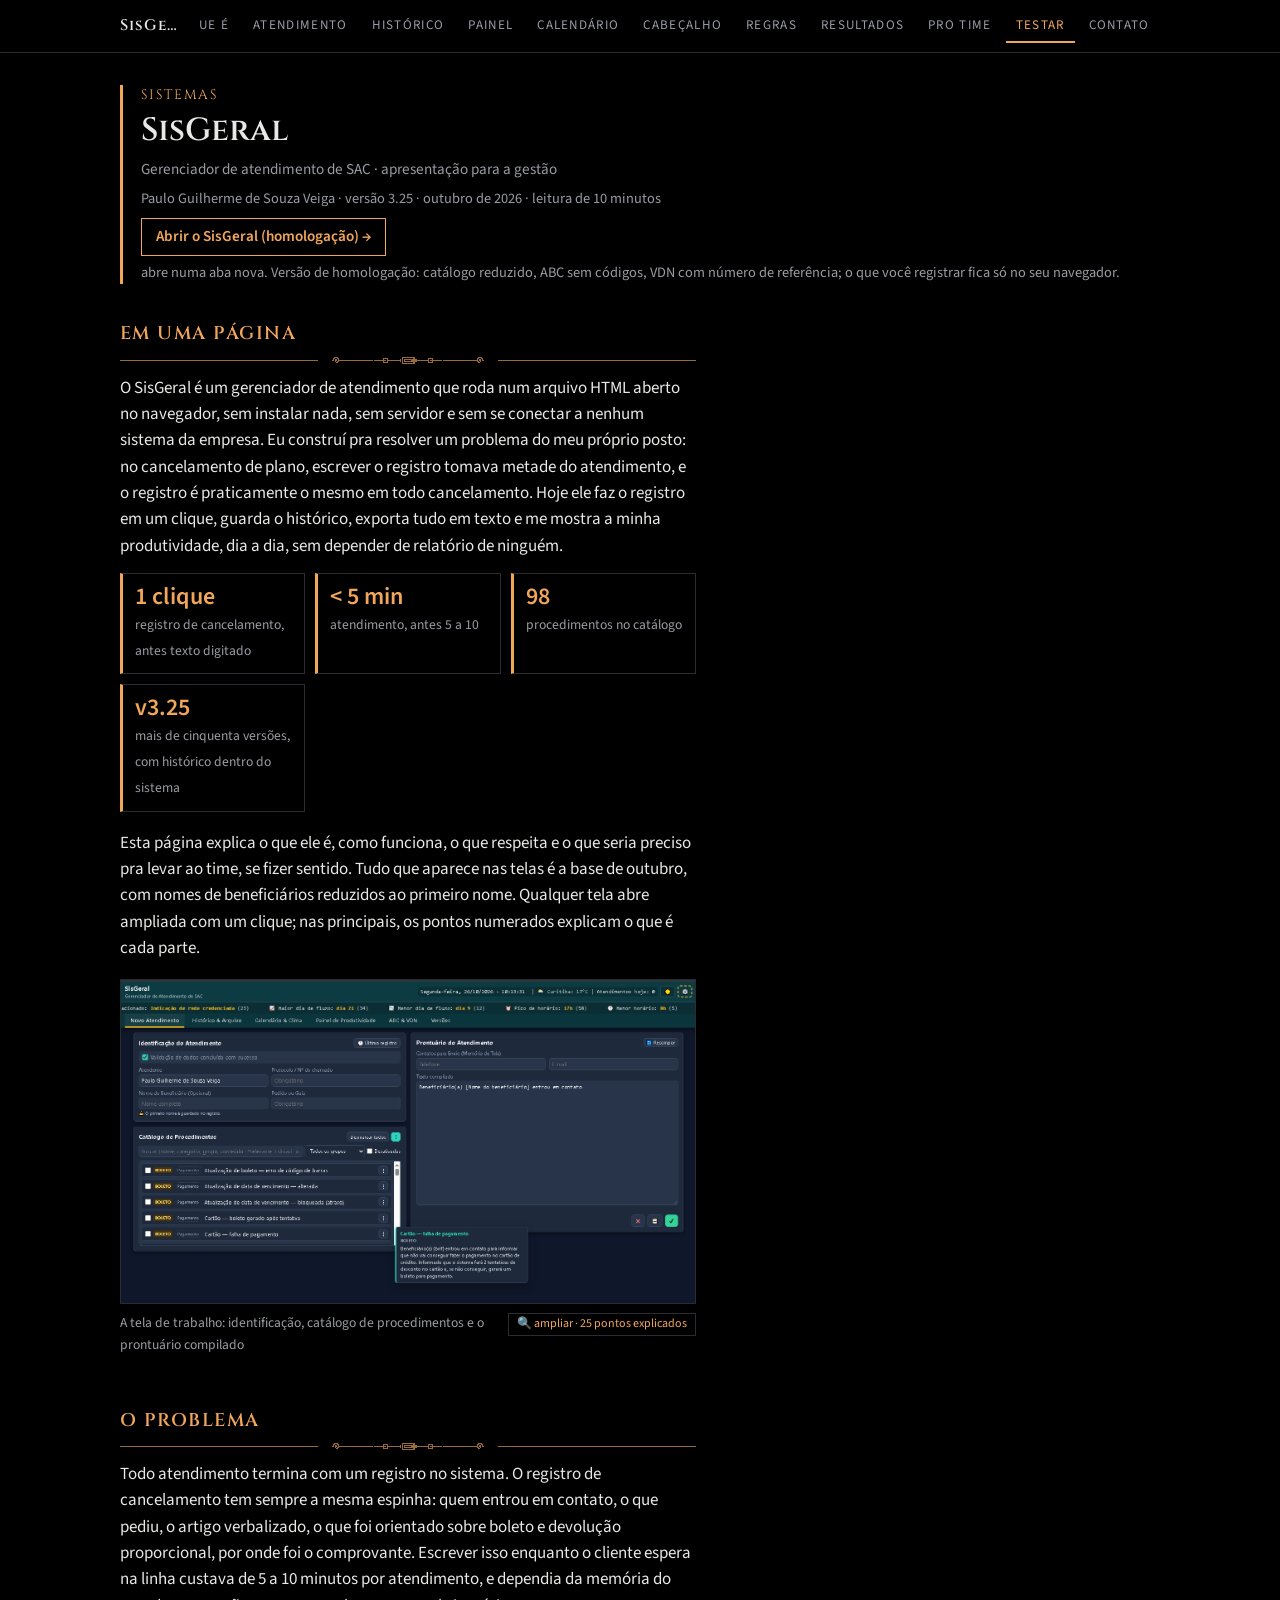
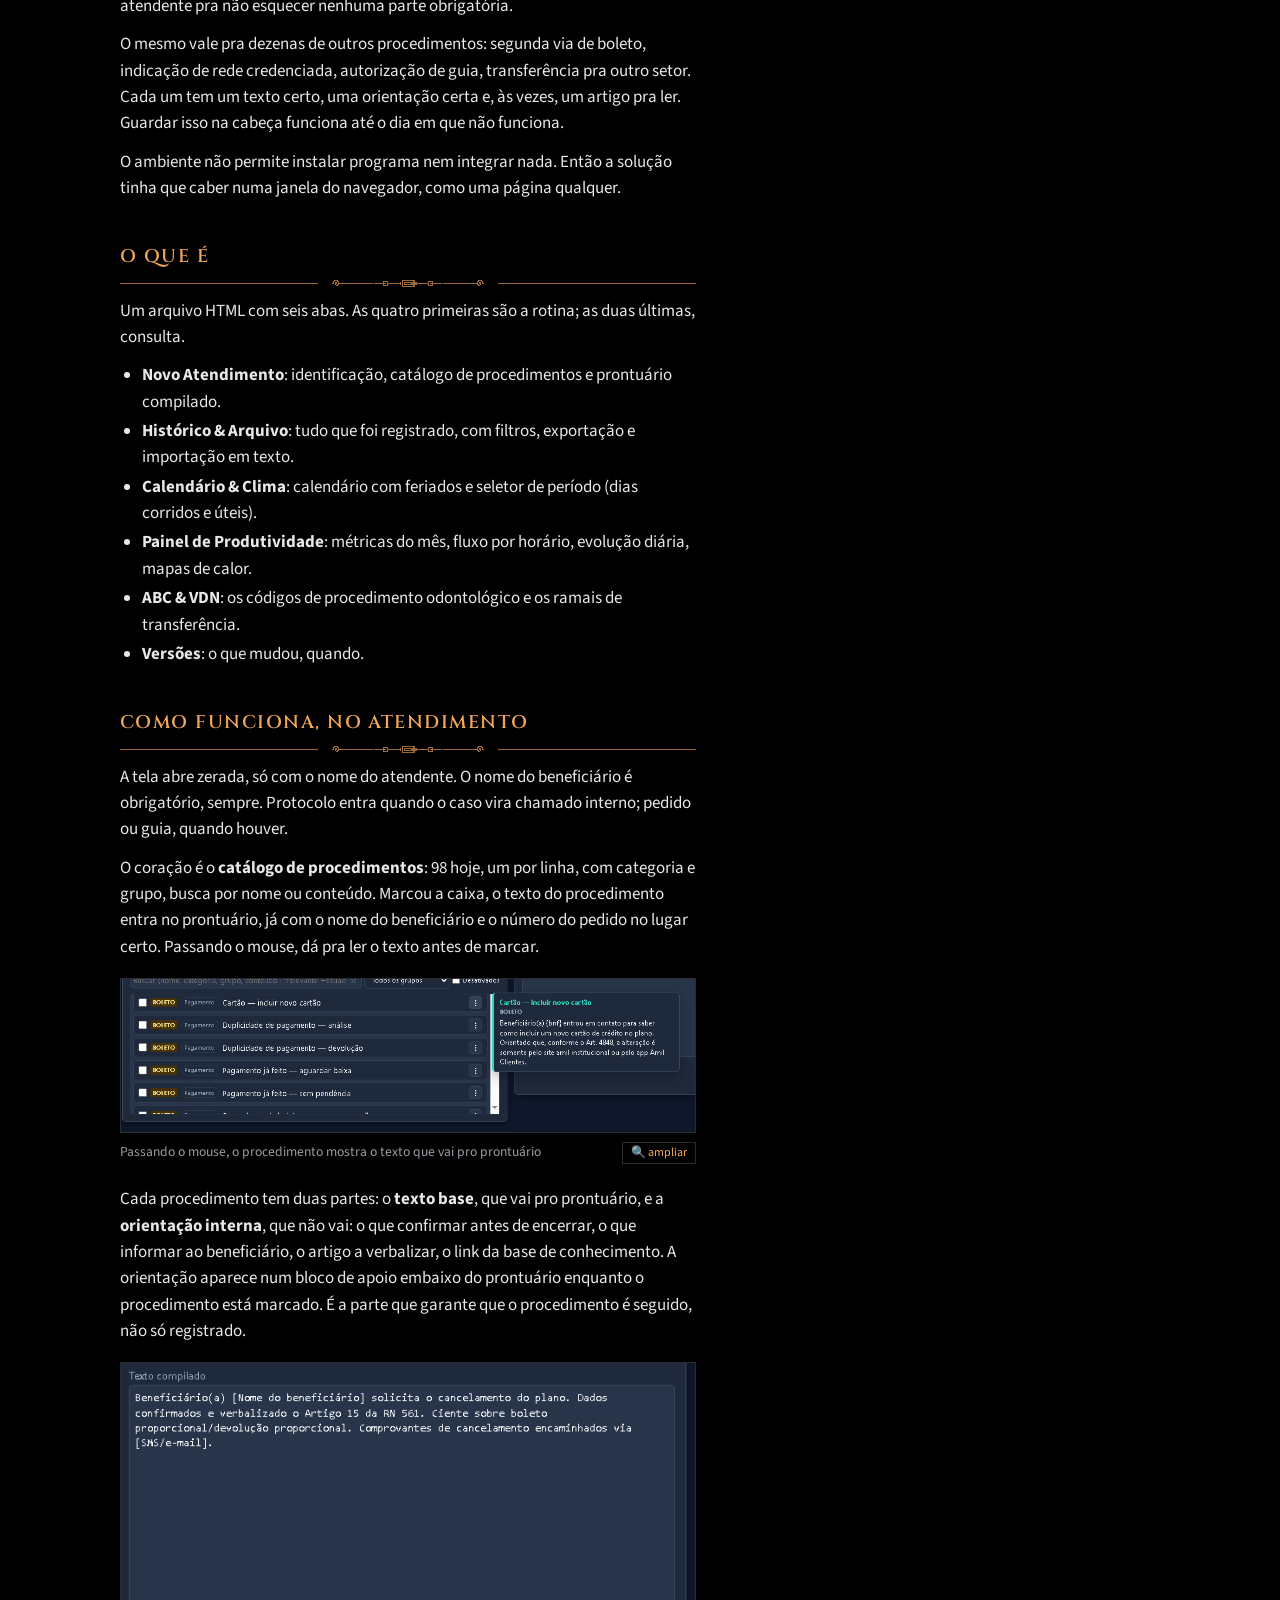
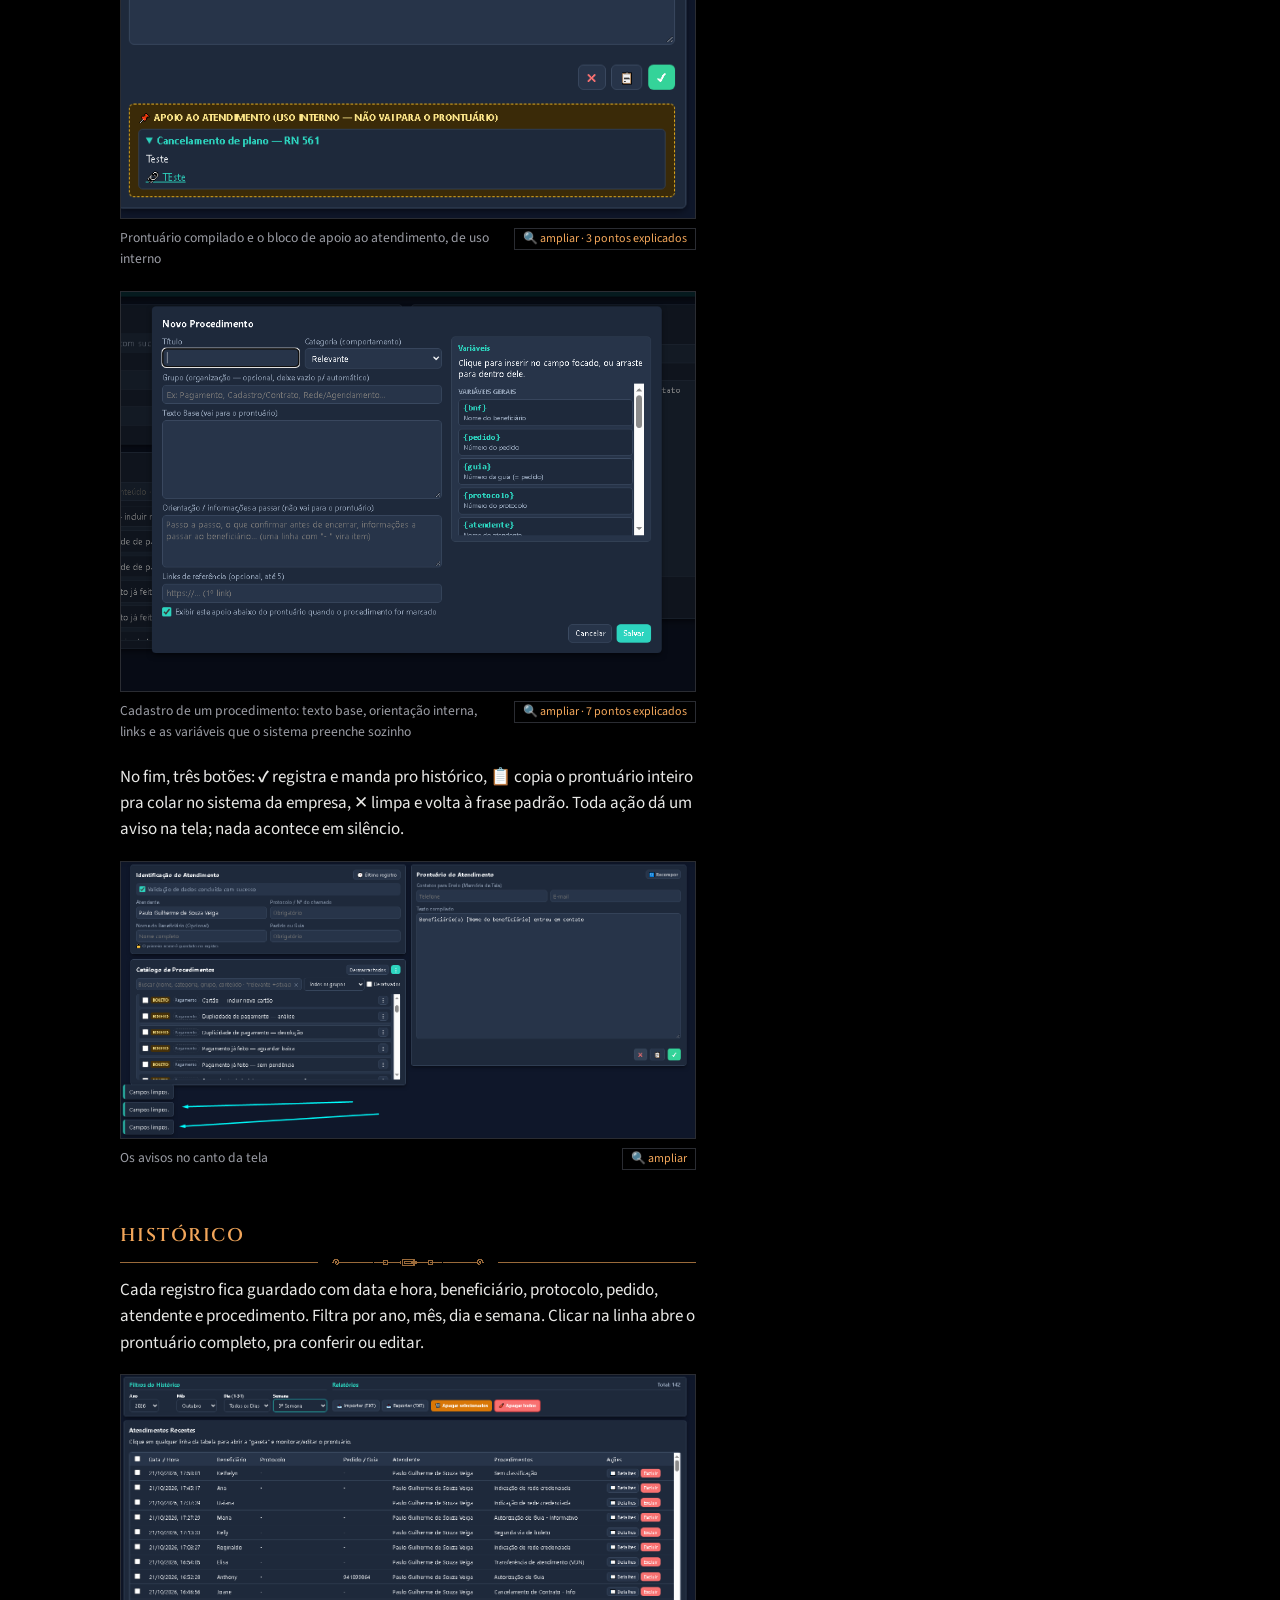
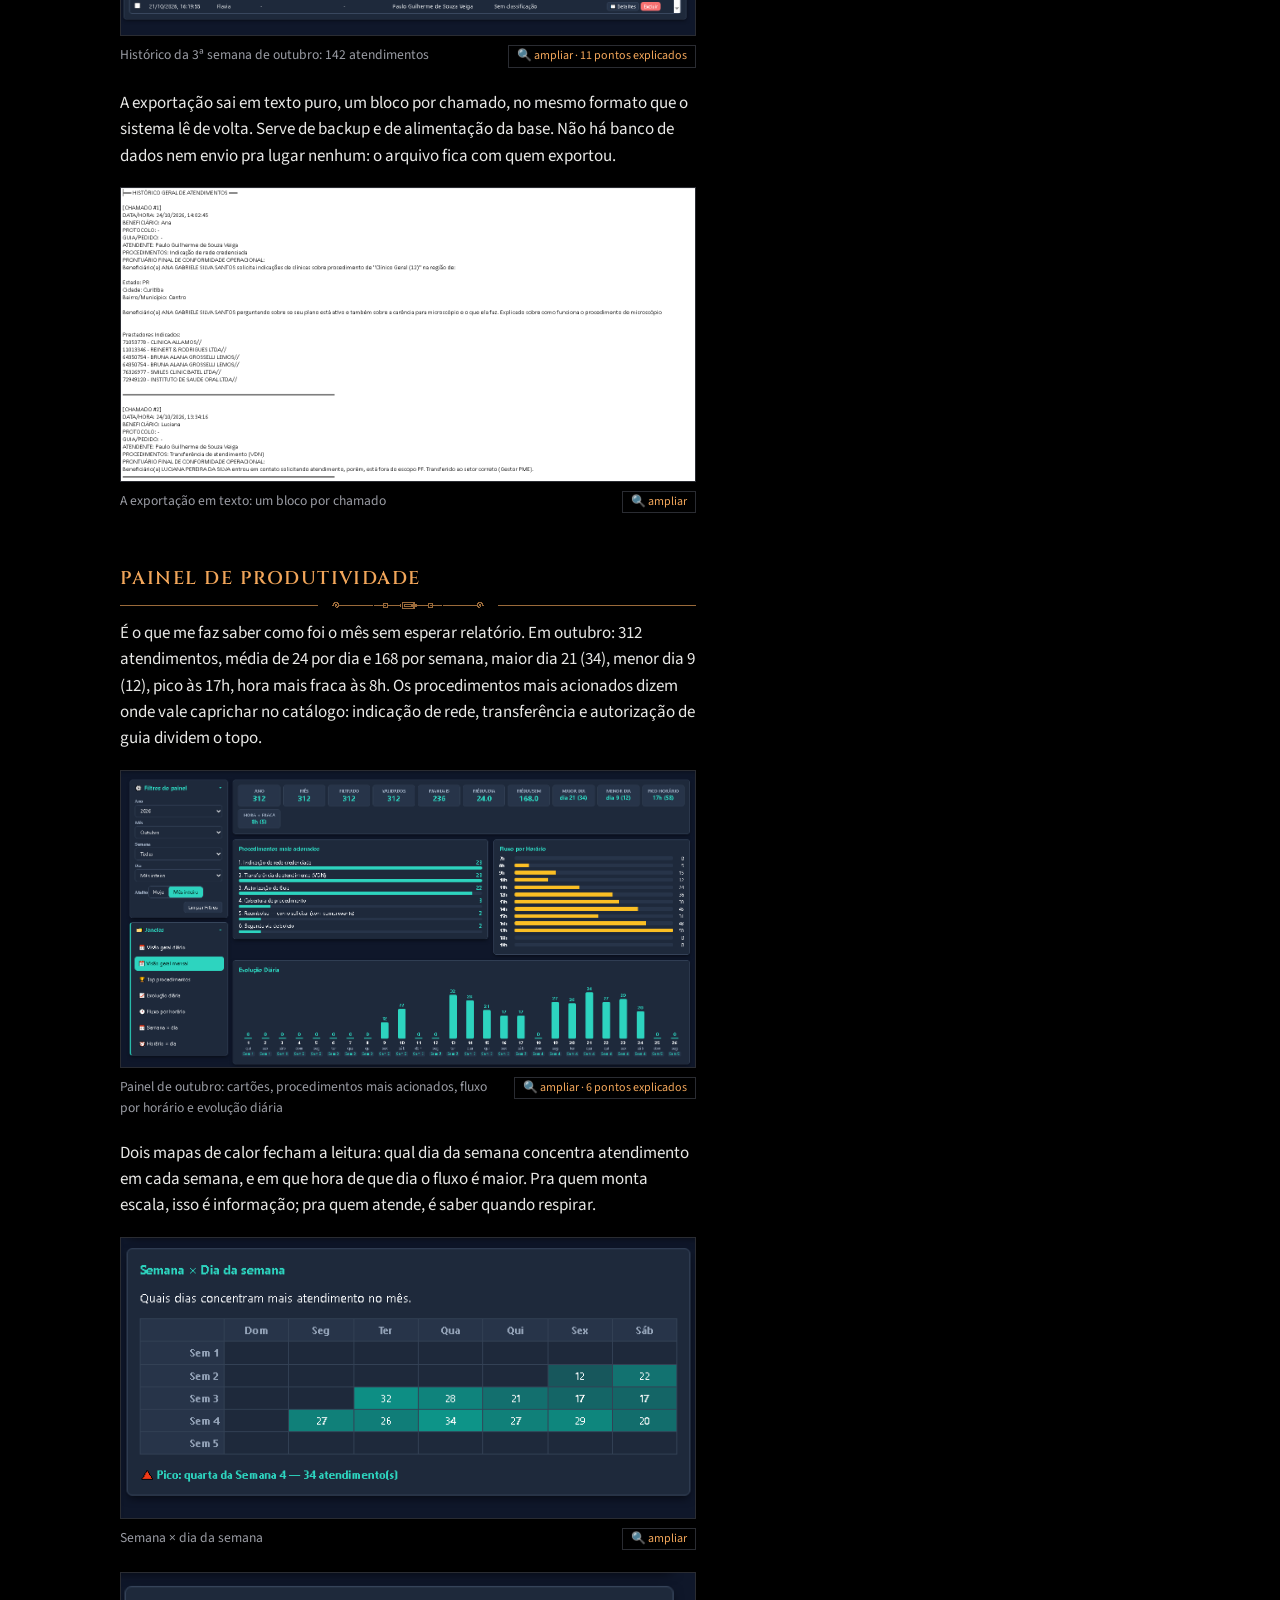
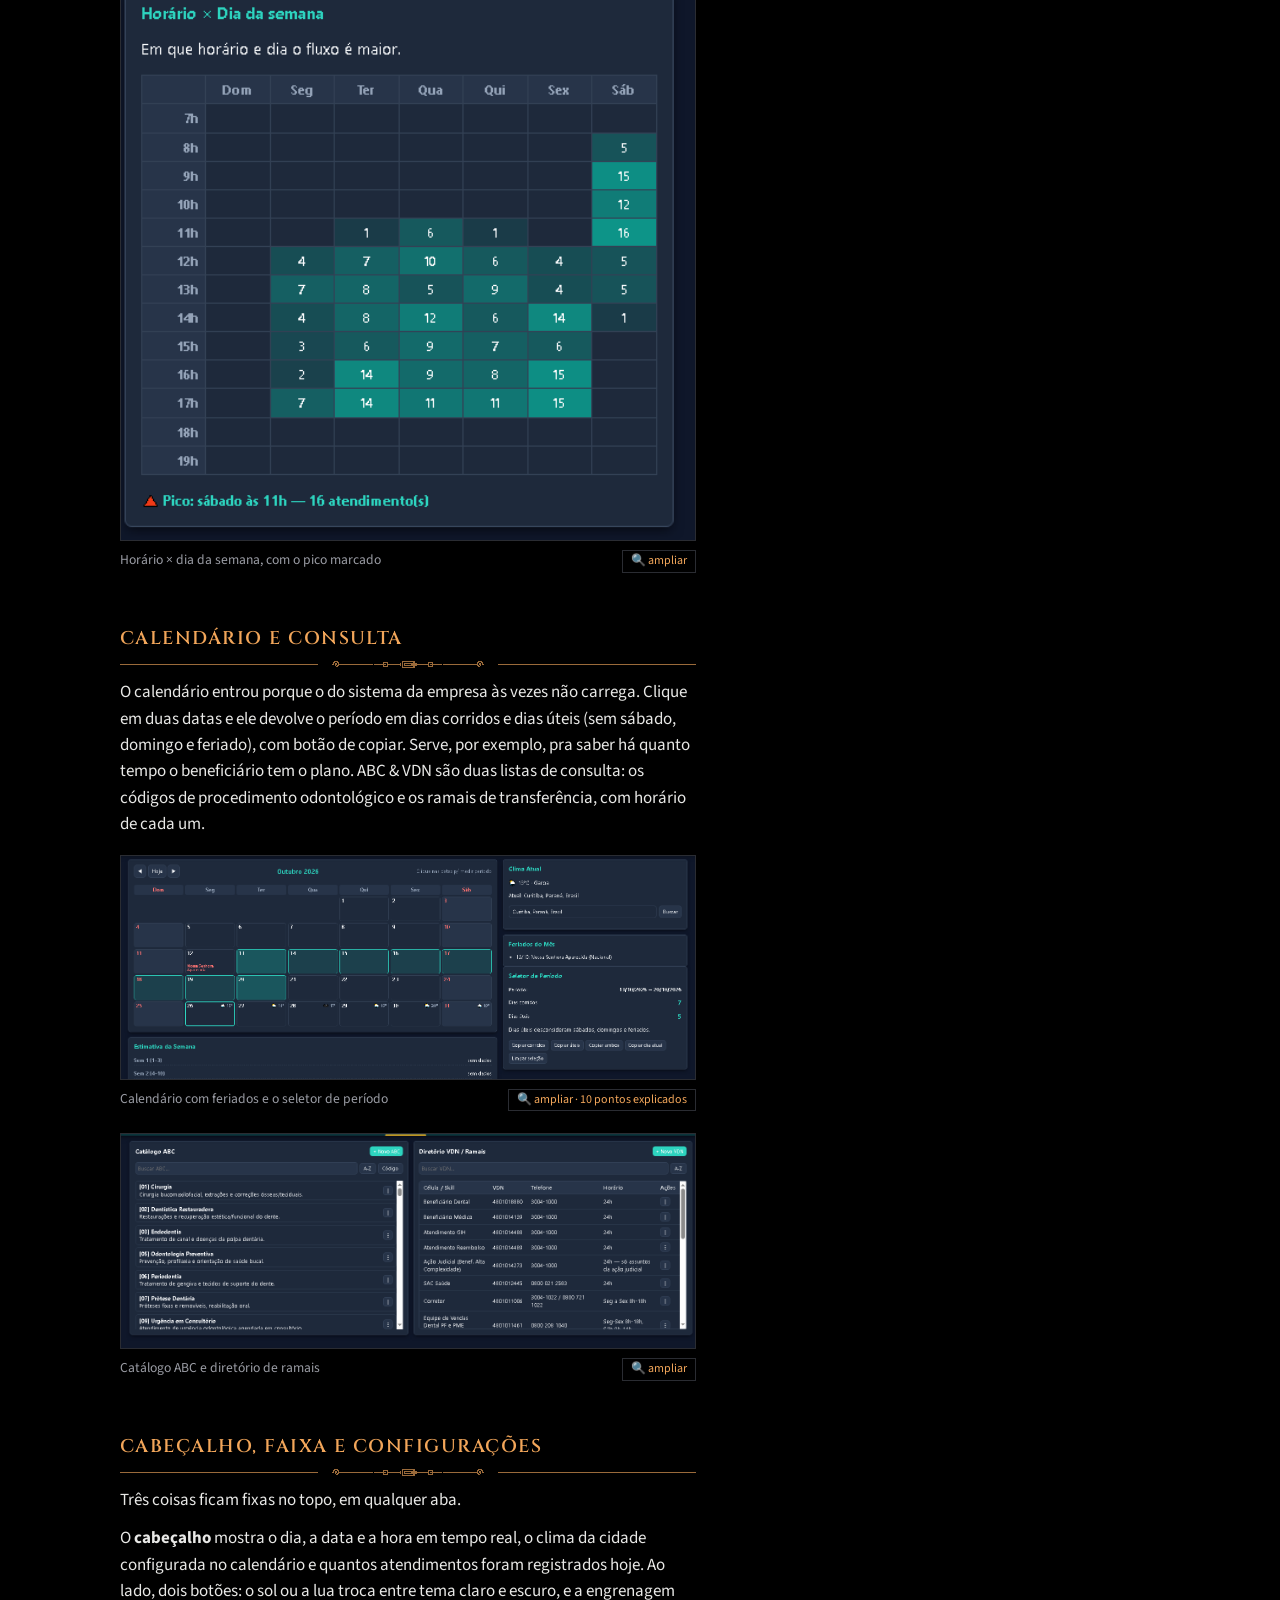
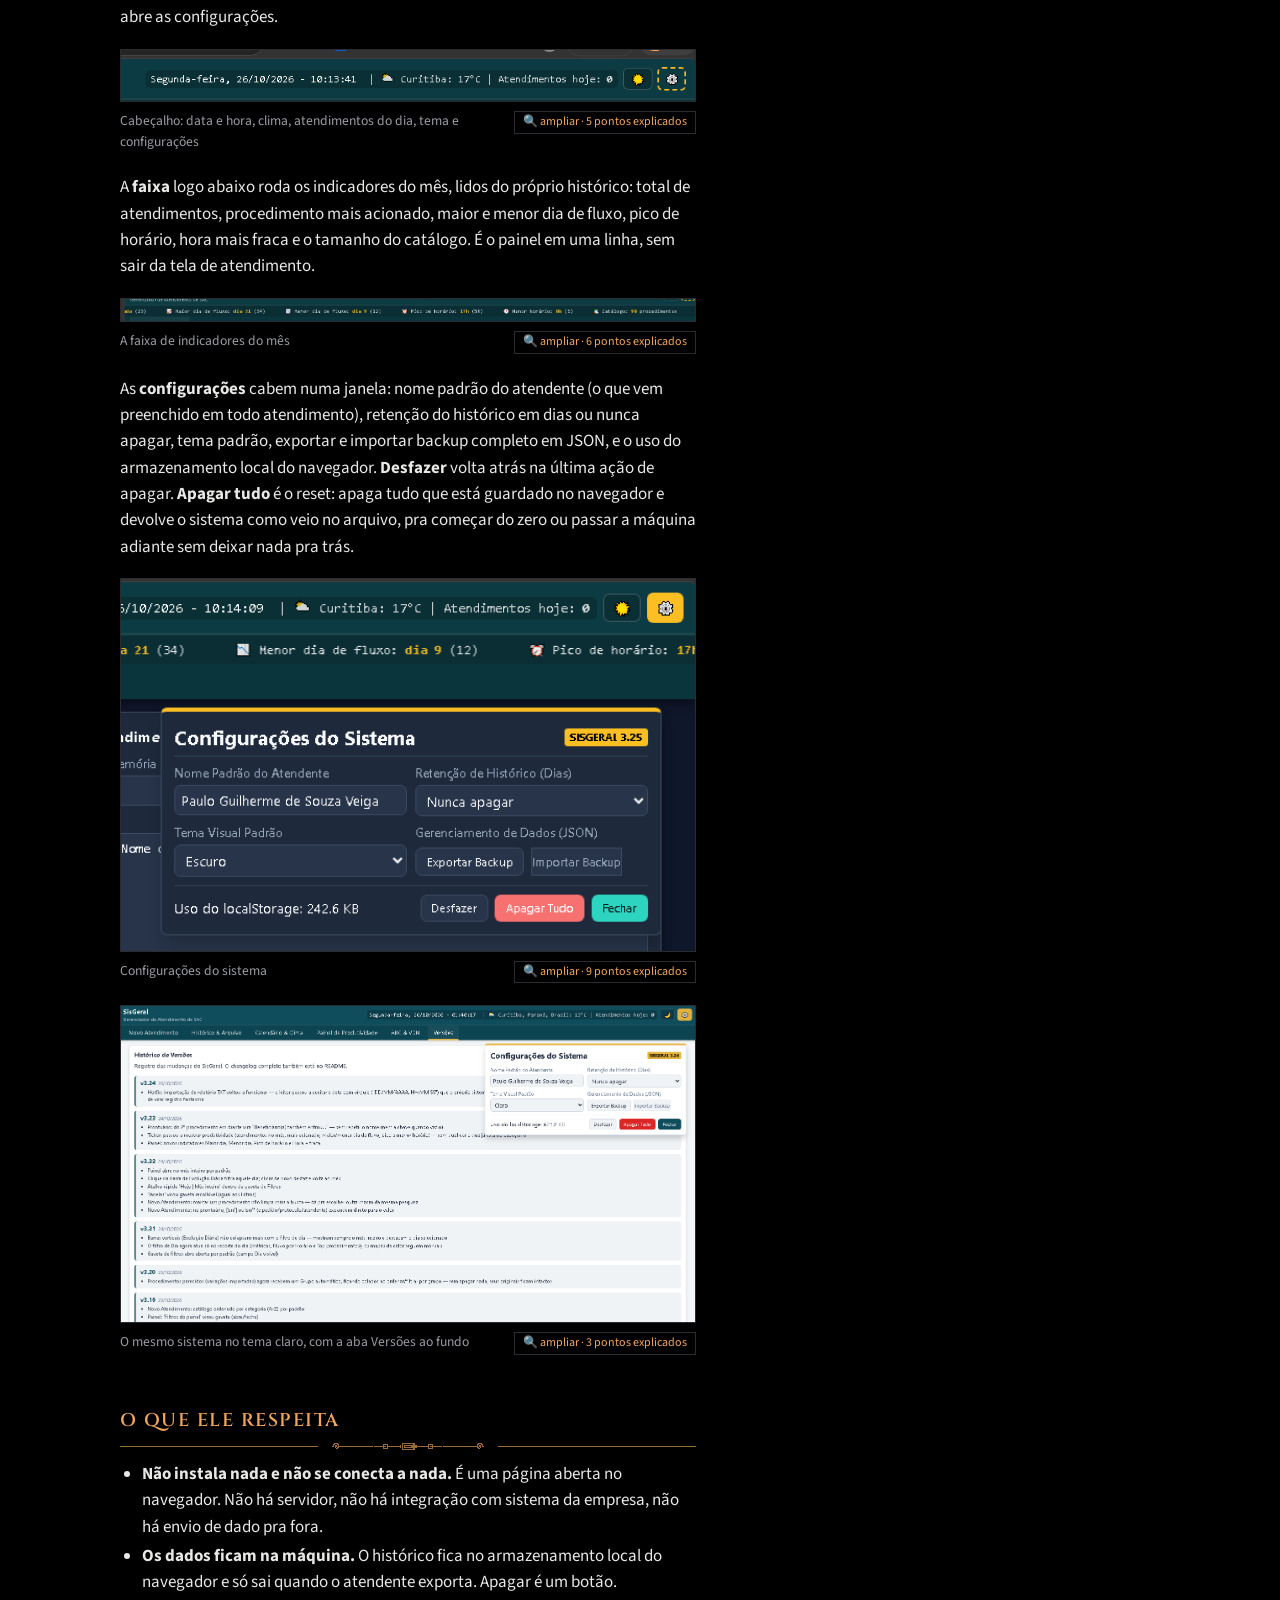
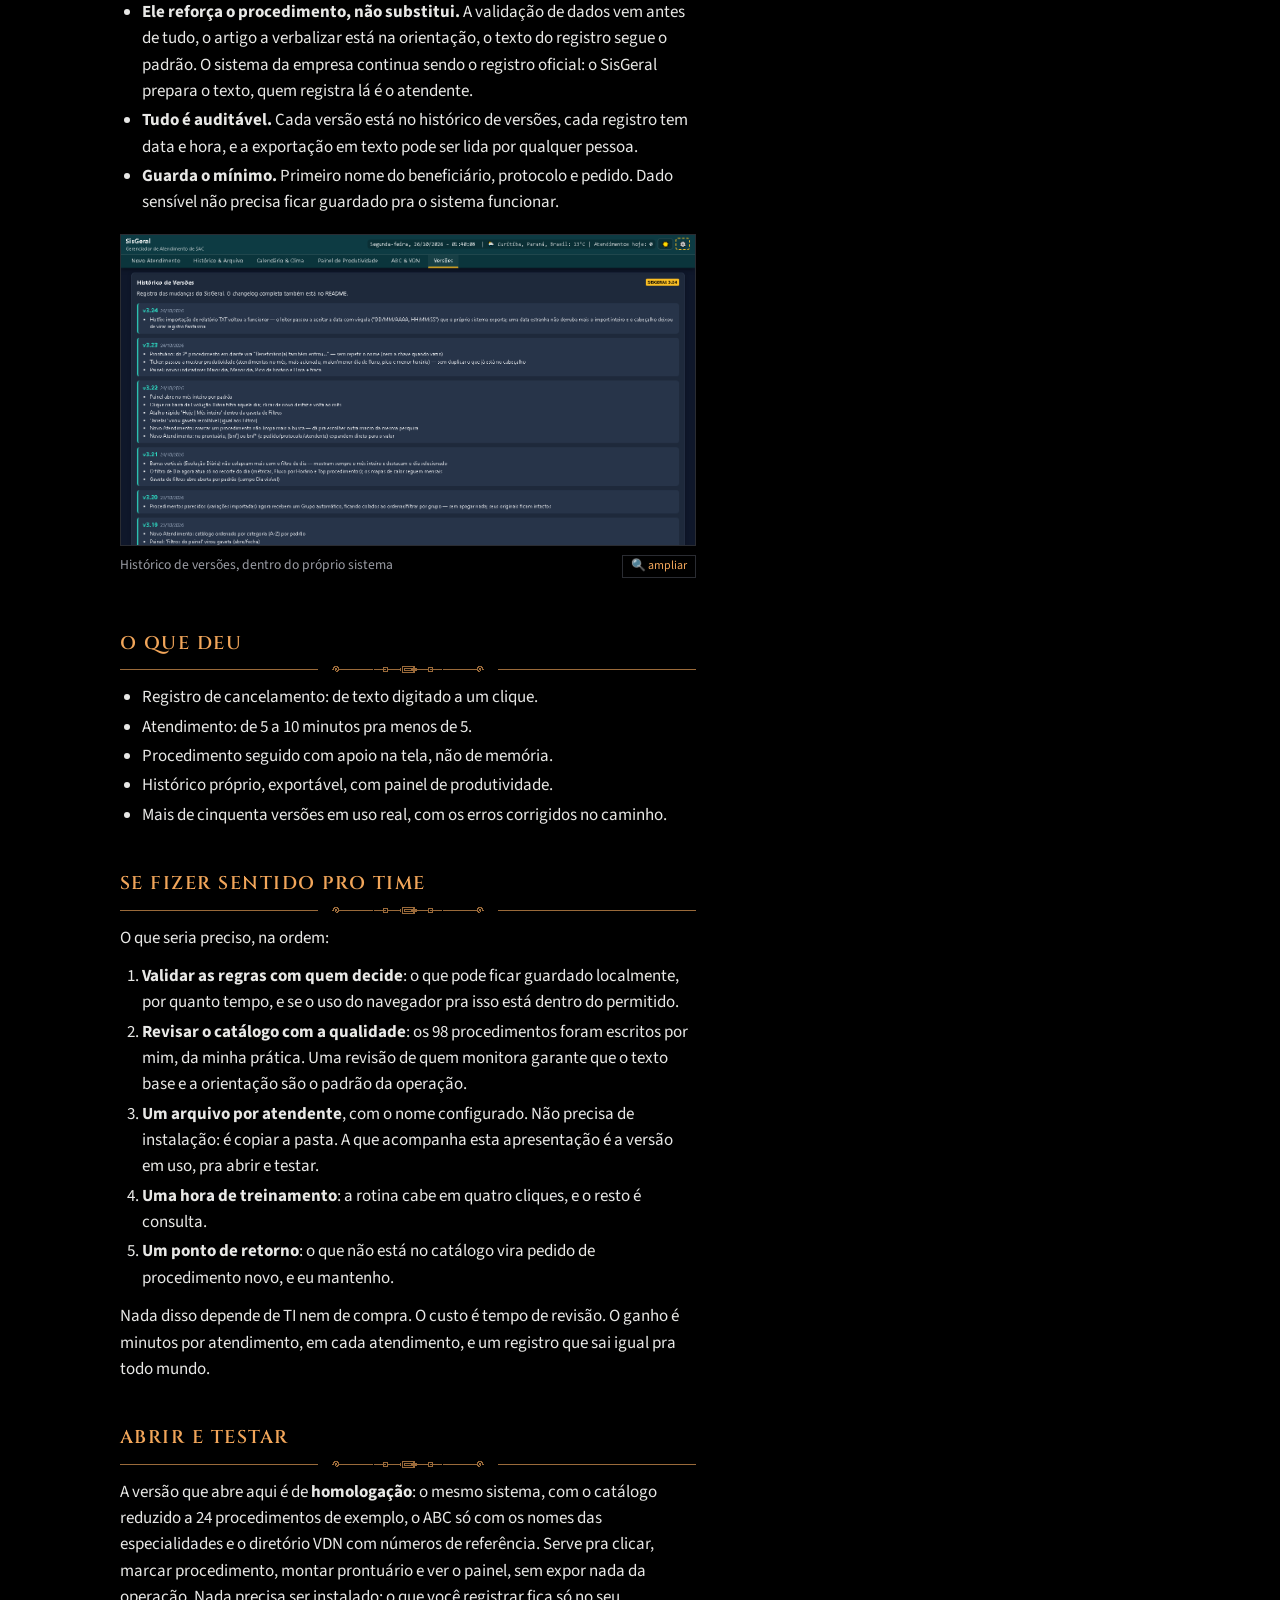
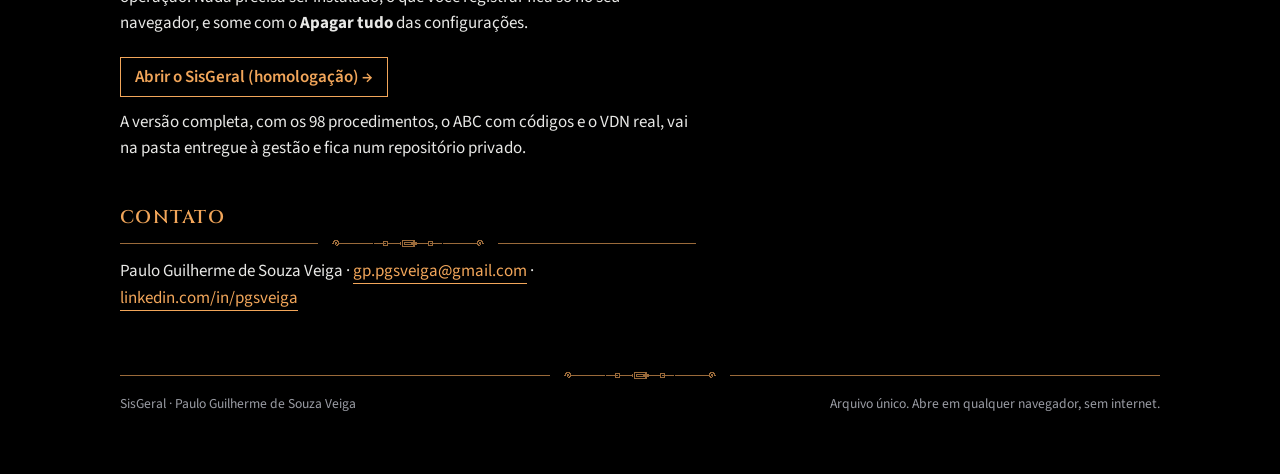
==== commit f5be05eb: "SisGeral de homologação dentro da apresentação: catálogo reduzido, ABC sem códigos, VDN referencial " ====
--- a/index.html
+++ b/index.html
@@ -41,7 +41,7 @@
       <h1 id="s-nome">…</h1>
       <p class="meta" id="s-cargo"></p>
       <p class="meta"><small>Paulo Guilherme de Souza Veiga · versão 3.25 · outubro de 2026 · leitura de 10 minutos</small></p>
-      <p class="meta"><a class="abrir-sis" href="https://github.com/mmbrosium/sisgeral" target="_blank" rel="noopener">Código do SisGeral →</a> <small>repositório privado; o acesso é liberado por convite. Na versão entregue em pasta, o sistema vem junto, pra abrir sem internet.</small></p>
+      <p class="meta"><a class="abrir-sis" href="sisgeral/index.html" target="_blank" rel="noopener">Abrir o SisGeral (homologação) →</a> <small>abre numa aba nova. Versão de homologação: catálogo reduzido, ABC sem códigos, VDN com número de referência; o que você registrar fica só no seu navegador.</small></p>
     </header>
     <article class="md sobre" id="sobre-md"><p style="color:var(--muted)">Carregando…</p></article>
     <footer class="foot"><span>SisGeral · Paulo Guilherme de Souza Veiga</span><span>Arquivo único. Abre em qualquer navegador, sem internet.</span></footer>
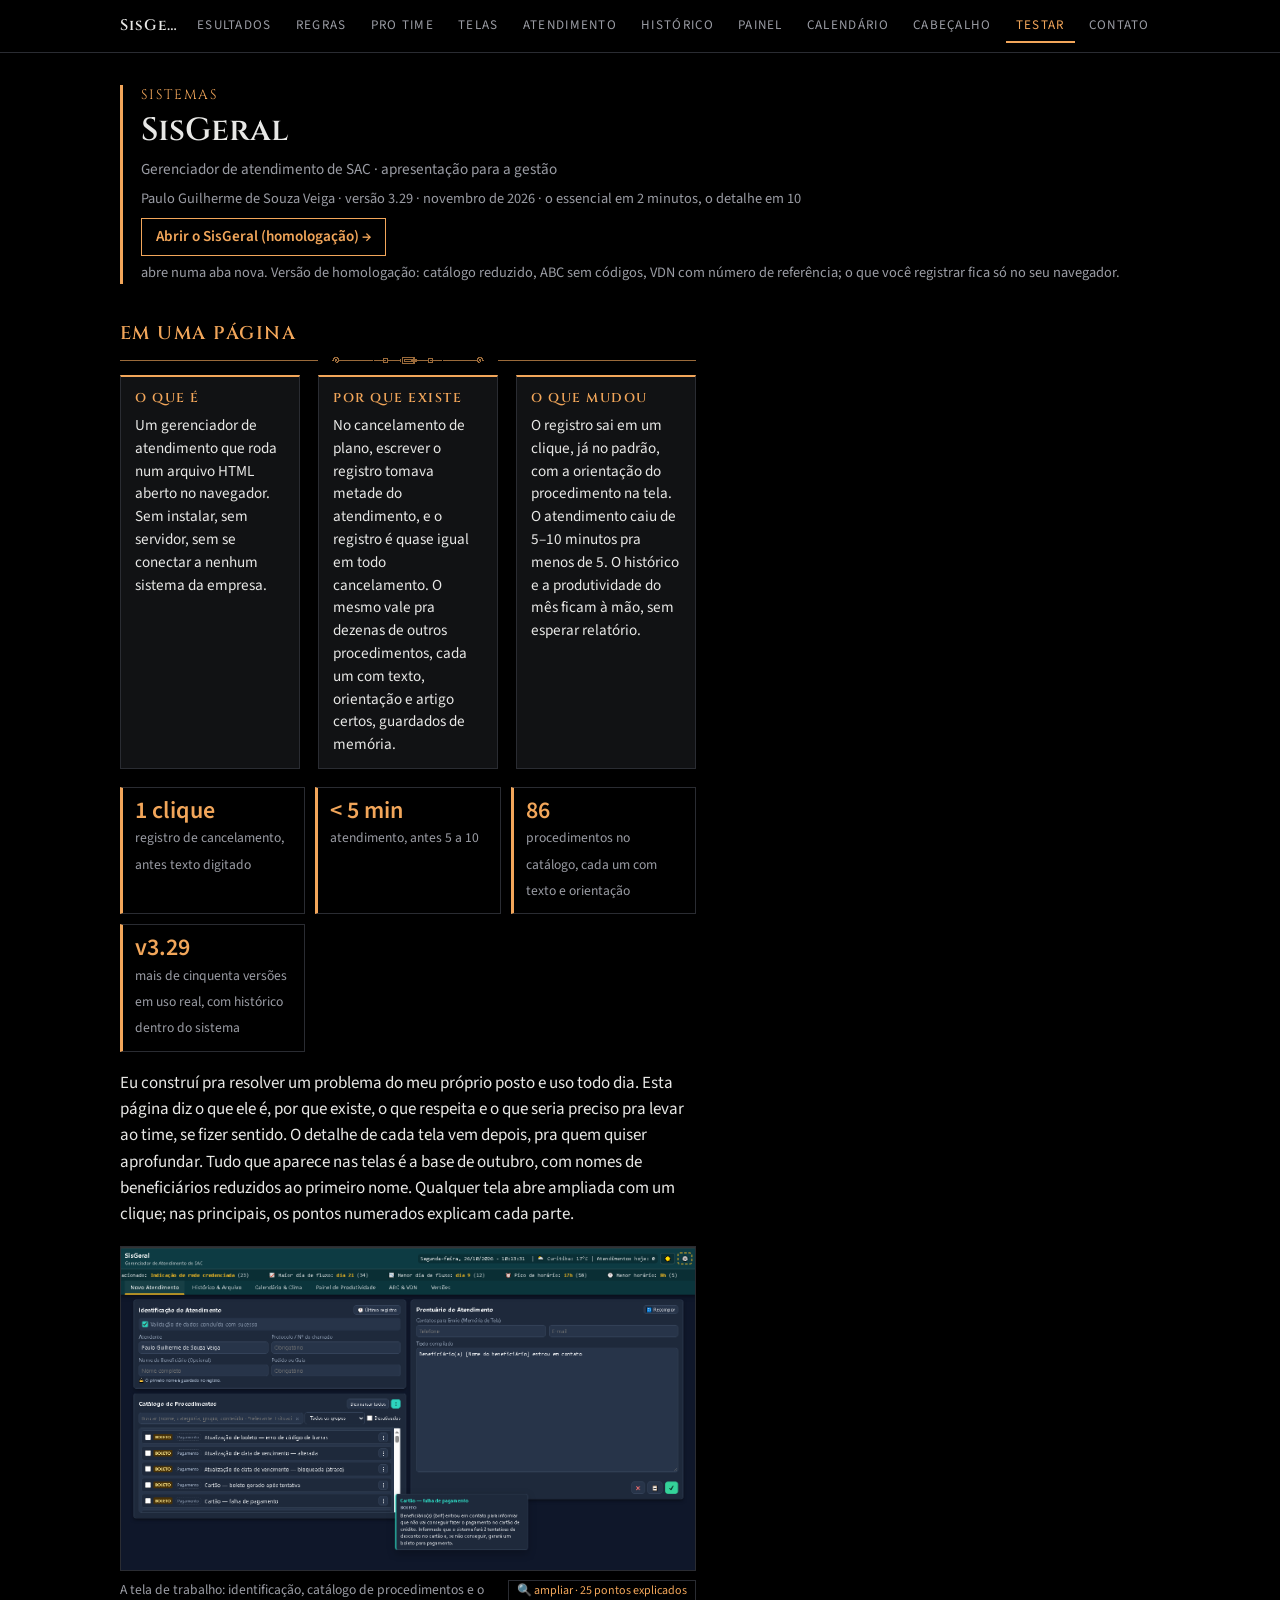
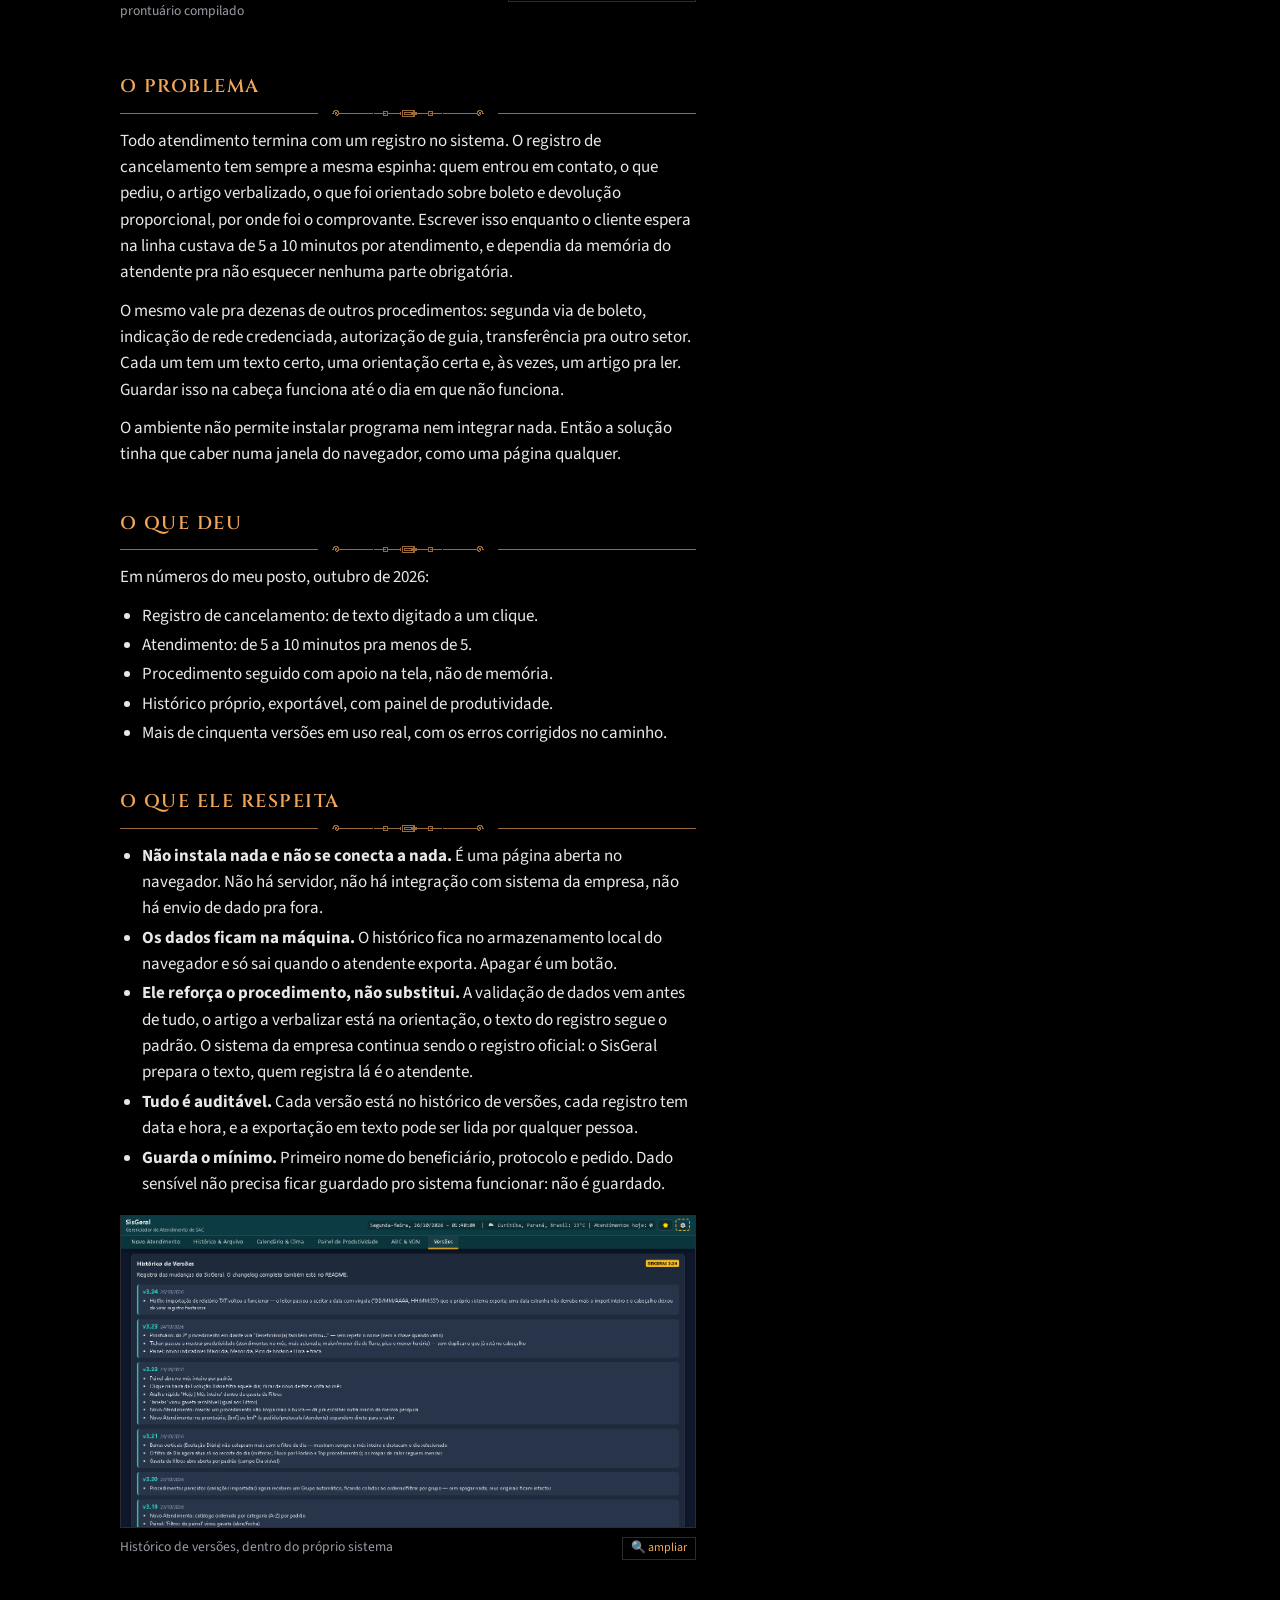
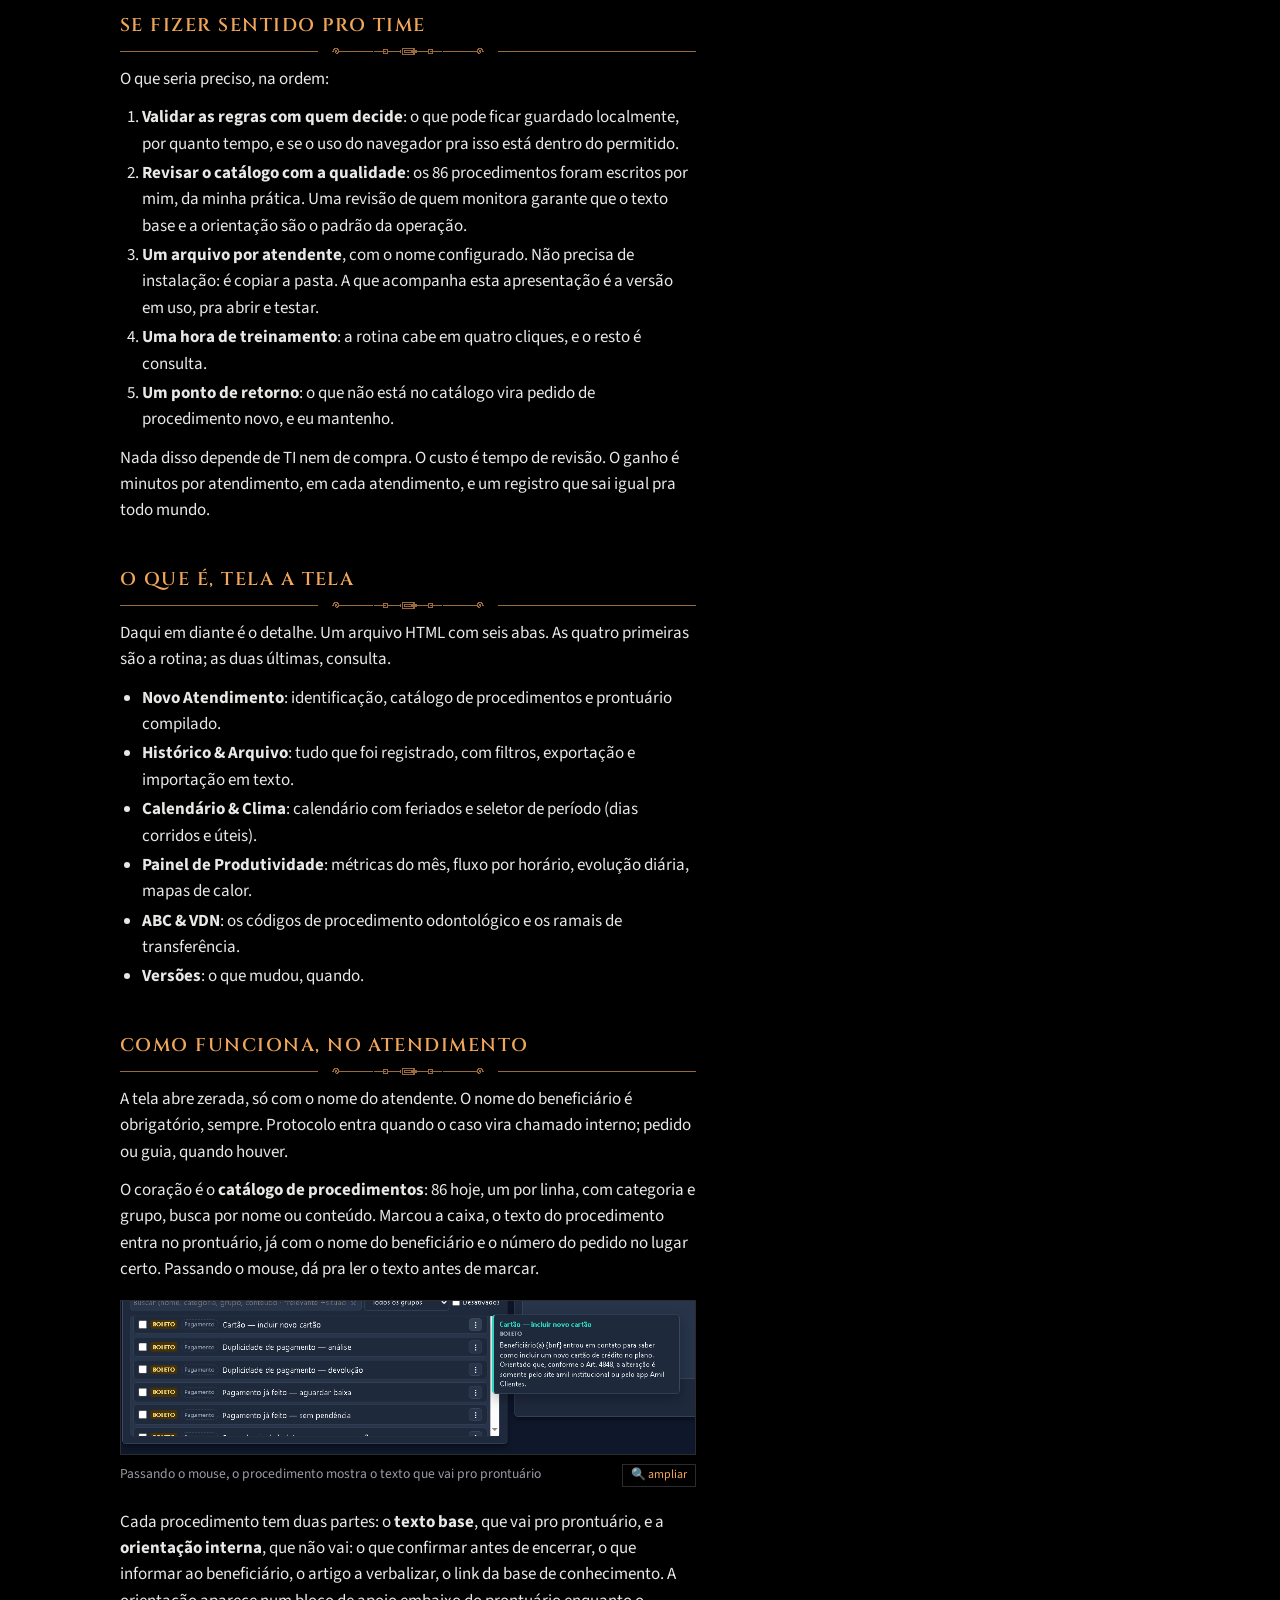
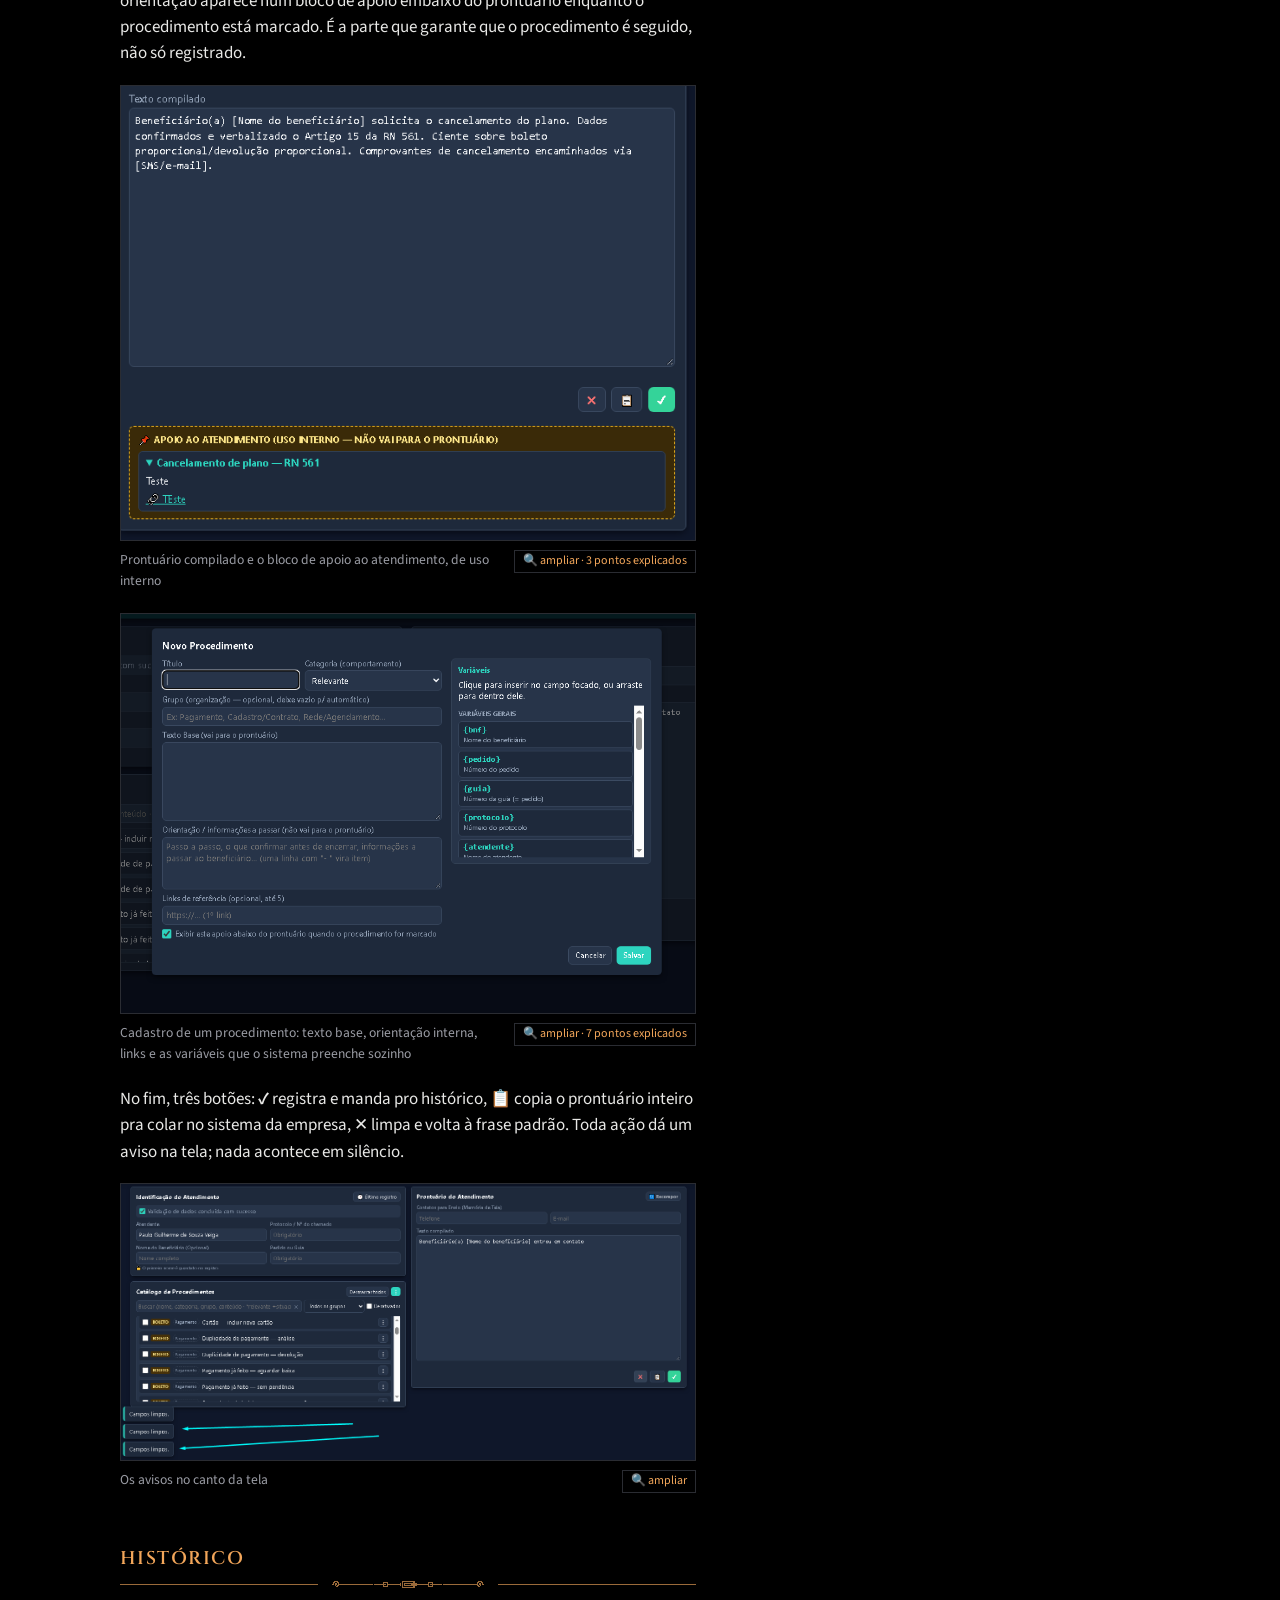
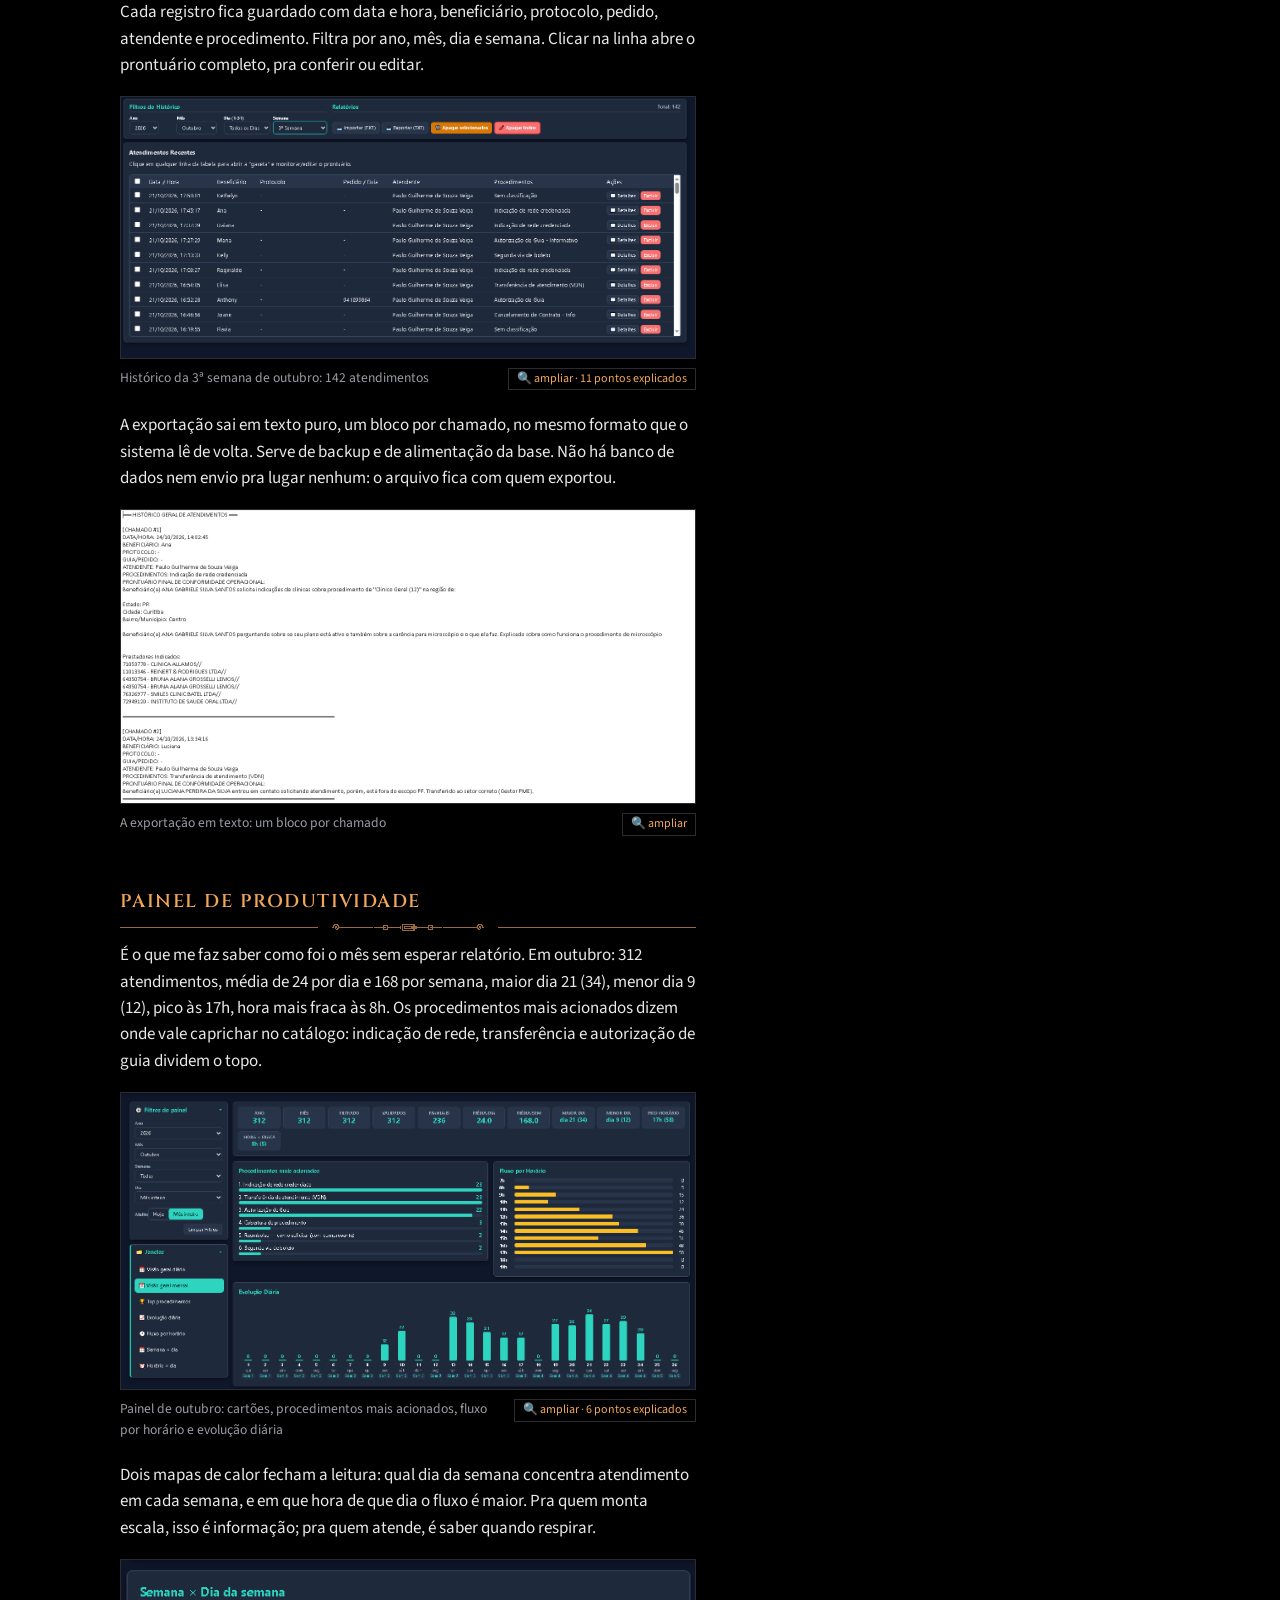
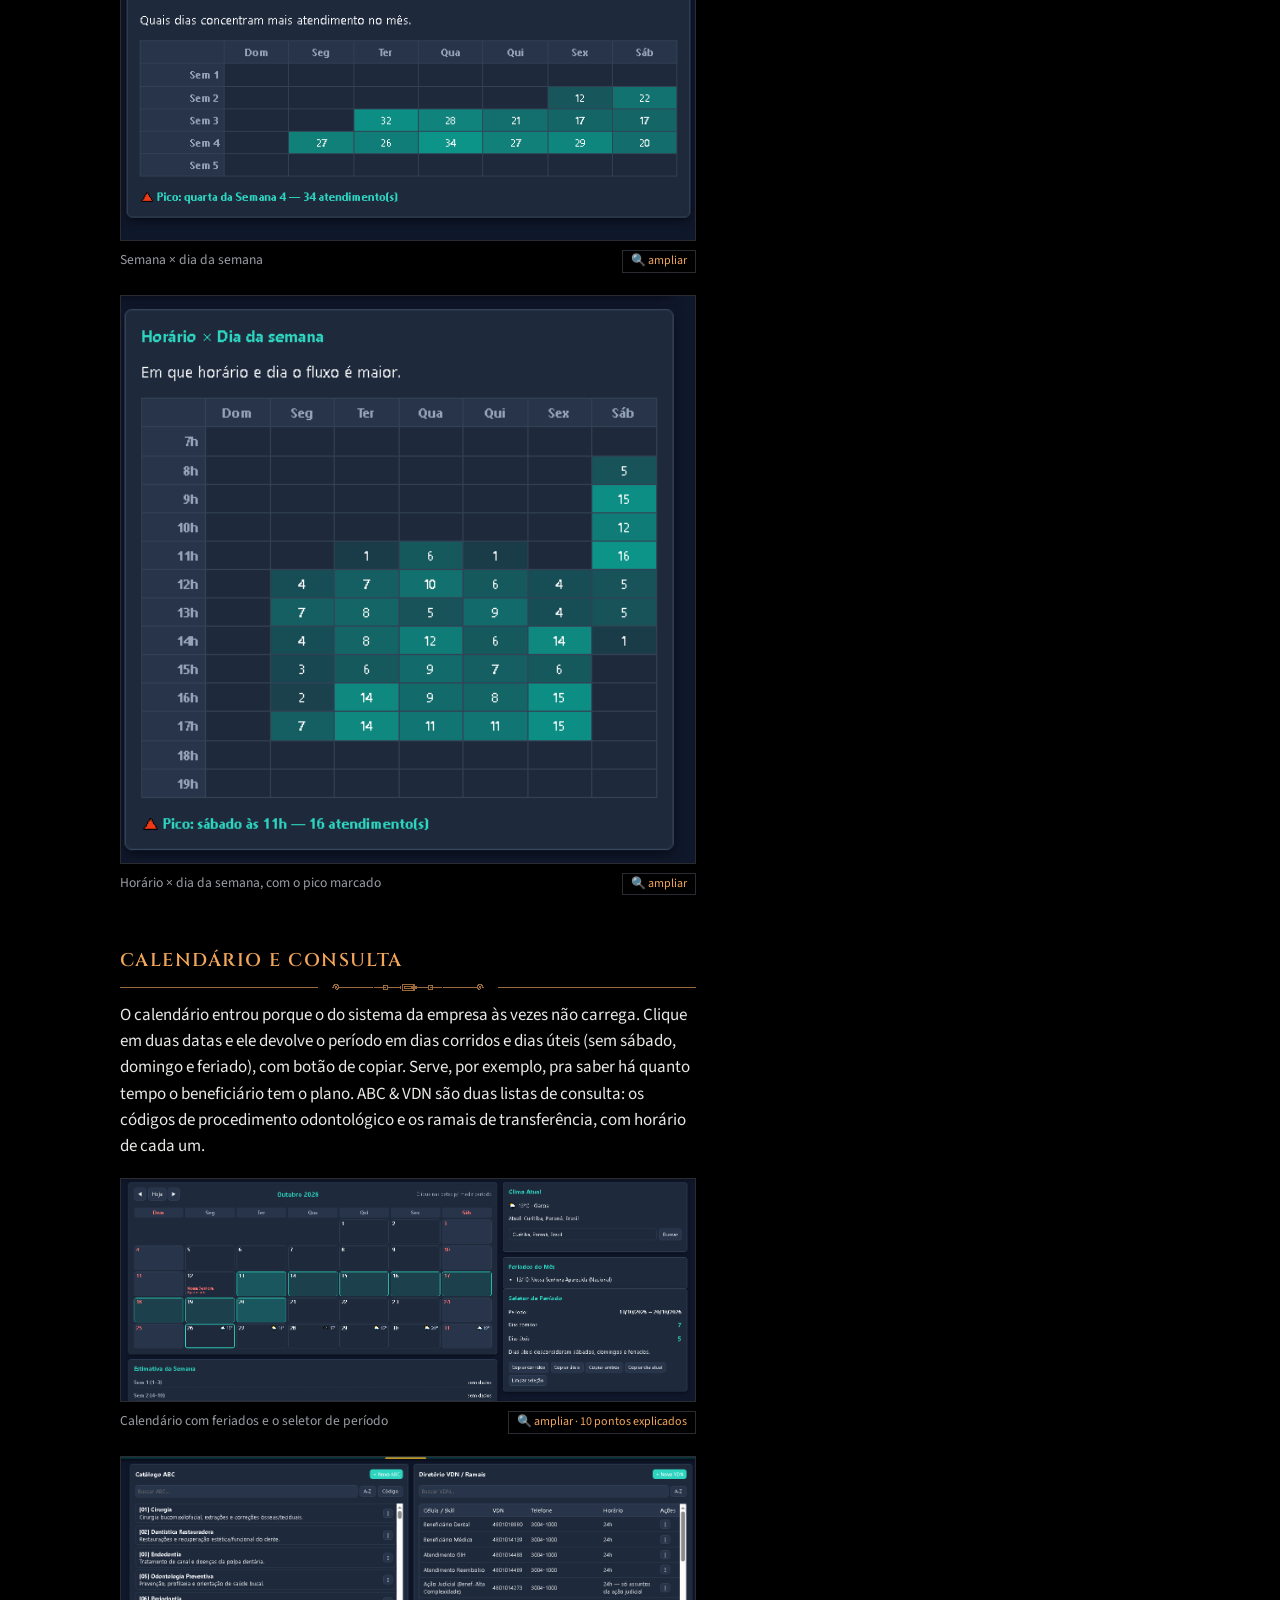
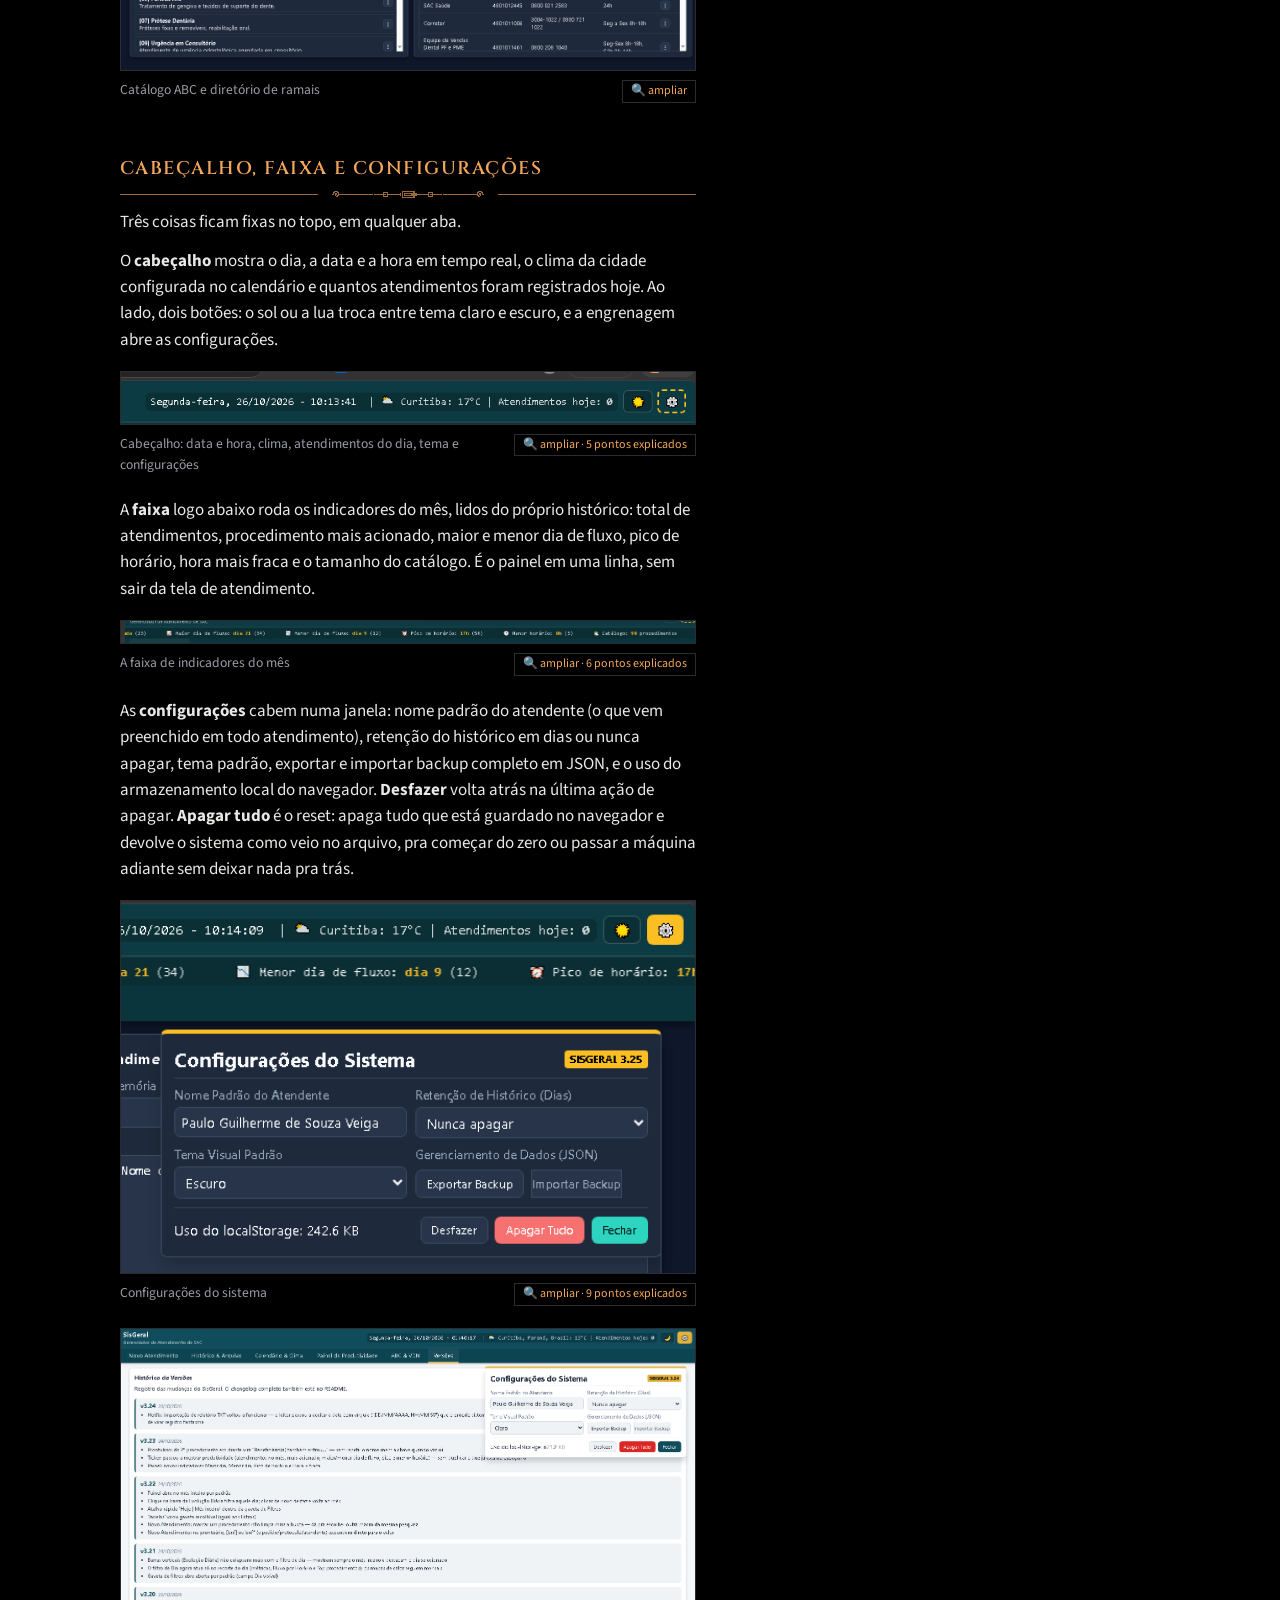
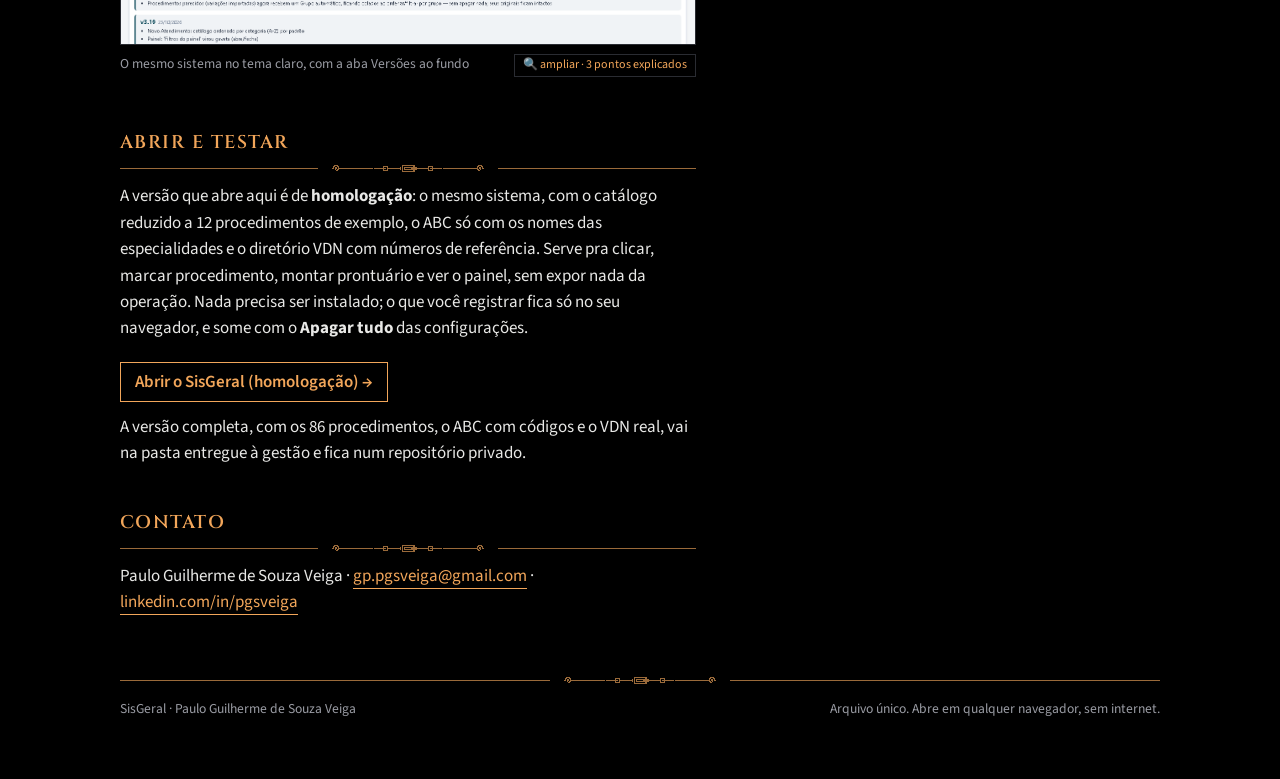
==== commit ed9543db: "Apresentação: abertura em três blocos (o que é, por que, o que mudou), resultados e regras antes do " ====
--- a/index.html
+++ b/index.html
@@ -40,7 +40,7 @@
       <p class="cat">Sistemas</p>
       <h1 id="s-nome">…</h1>
       <p class="meta" id="s-cargo"></p>
-      <p class="meta"><small>Paulo Guilherme de Souza Veiga · versão 3.25 · outubro de 2026 · leitura de 10 minutos</small></p>
+      <p class="meta"><small>Paulo Guilherme de Souza Veiga · versão 3.29 · novembro de 2026 · o essencial em 2 minutos, o detalhe em 10</small></p>
       <p class="meta"><a class="abrir-sis" href="sisgeral/index.html" target="_blank" rel="noopener">Abrir o SisGeral (homologação) →</a> <small>abre numa aba nova. Versão de homologação: catálogo reduzido, ABC sem códigos, VDN com número de referência; o que você registrar fica só no seu navegador.</small></p>
     </header>
     <article class="md sobre" id="sobre-md"><p style="color:var(--muted)">Carregando…</p></article>
--- a/style.css
+++ b/style.css
@@ -292,3 +292,9 @@
 .start a[data-cat="planilhas"]:hover { border-color: var(--planilhas); color: var(--planilhas); }
 .start a[data-cat="dashboards"]:hover { border-color: var(--dashboards); color: var(--dashboards); }
 .start a[data-cat="sistemas"]:hover { border-color: var(--sistemas); color: var(--sistemas); }
+
+/* Abertura: o que é, por que existe, o que mudou */
+.md .tres { display: grid; grid-template-columns: repeat(3, 1fr); gap: 18px; margin: 8px 0 18px; max-width: none; }
+.md .tres > div { border: 1px solid var(--line); border-top: 2px solid var(--c); padding: 12px 14px; font-size: .95rem; line-height: 1.5; background: var(--panel); }
+.md .tres b { display: block; font-family: var(--font-display); font-weight: 600; font-size: .8rem; letter-spacing: .12em; text-transform: uppercase; color: var(--c); margin-bottom: 6px; }
+@media (max-width: 720px) { .md .tres { grid-template-columns: 1fr; } }
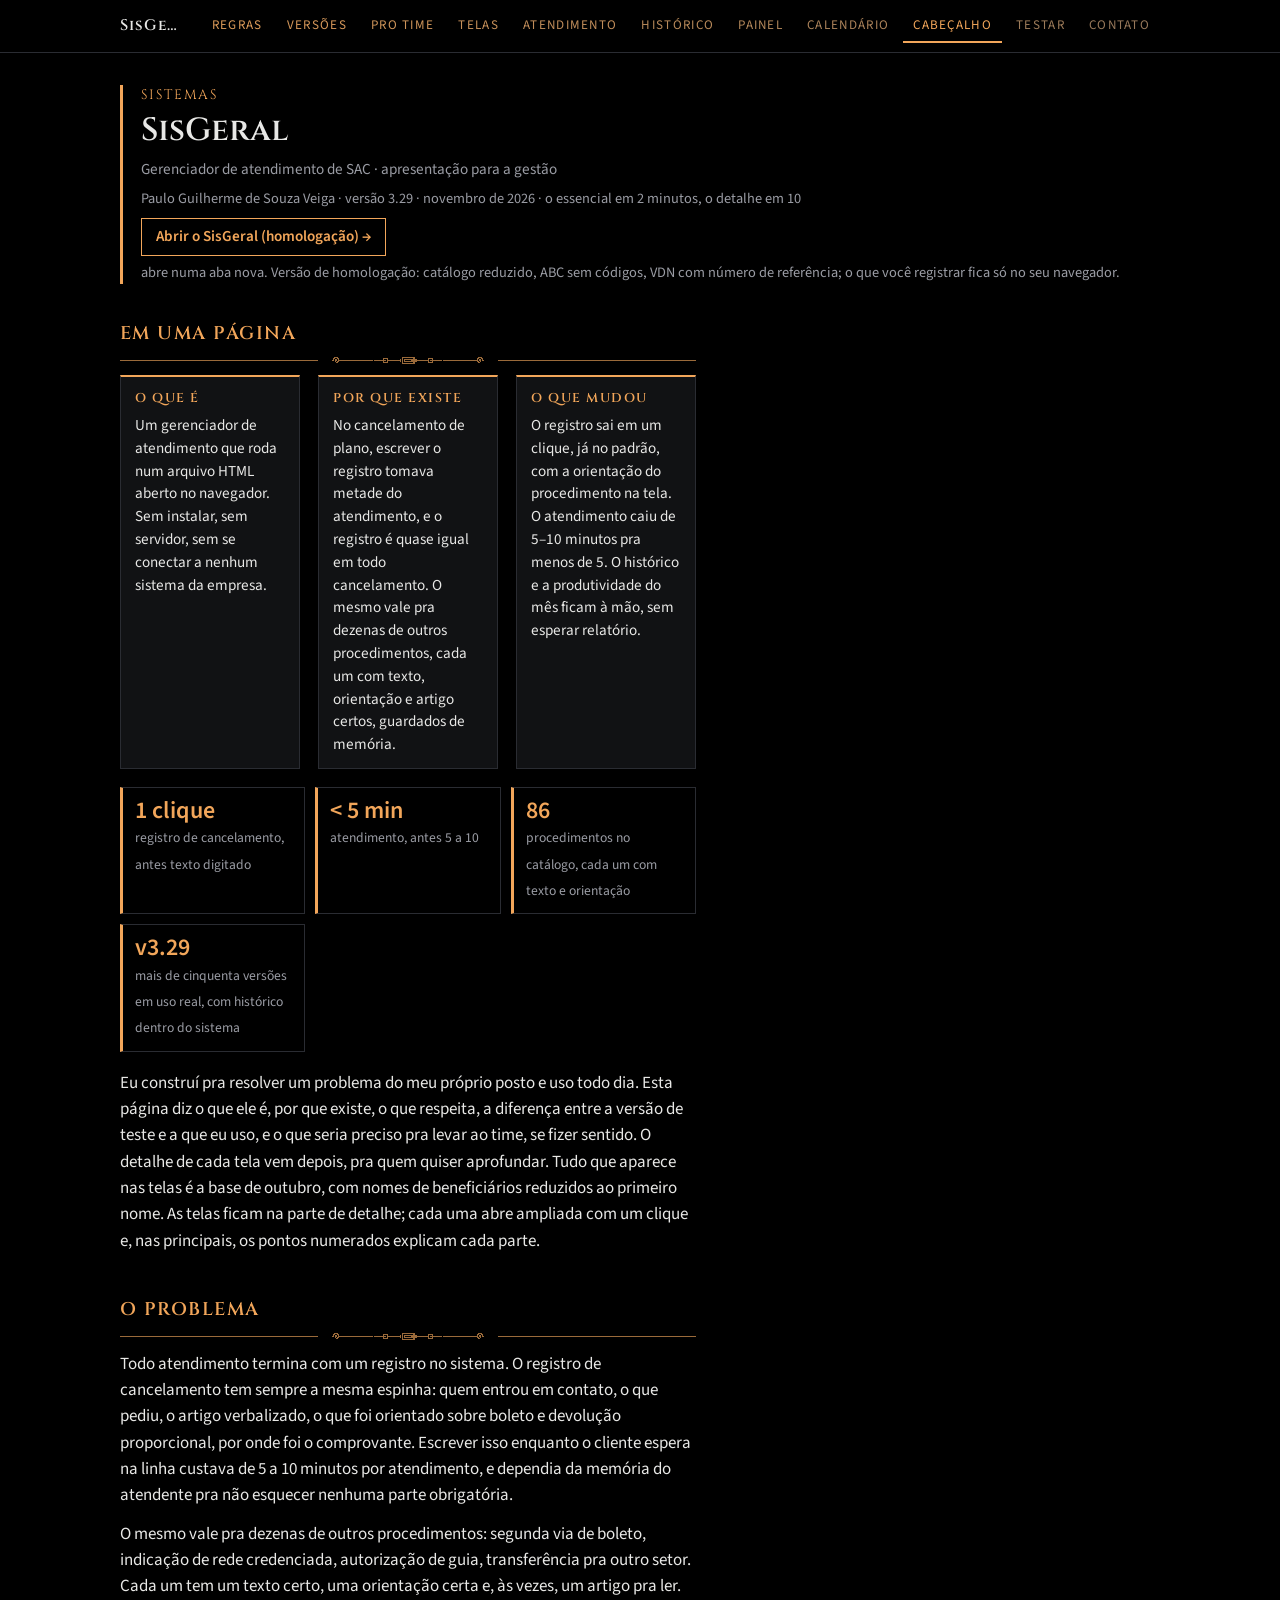
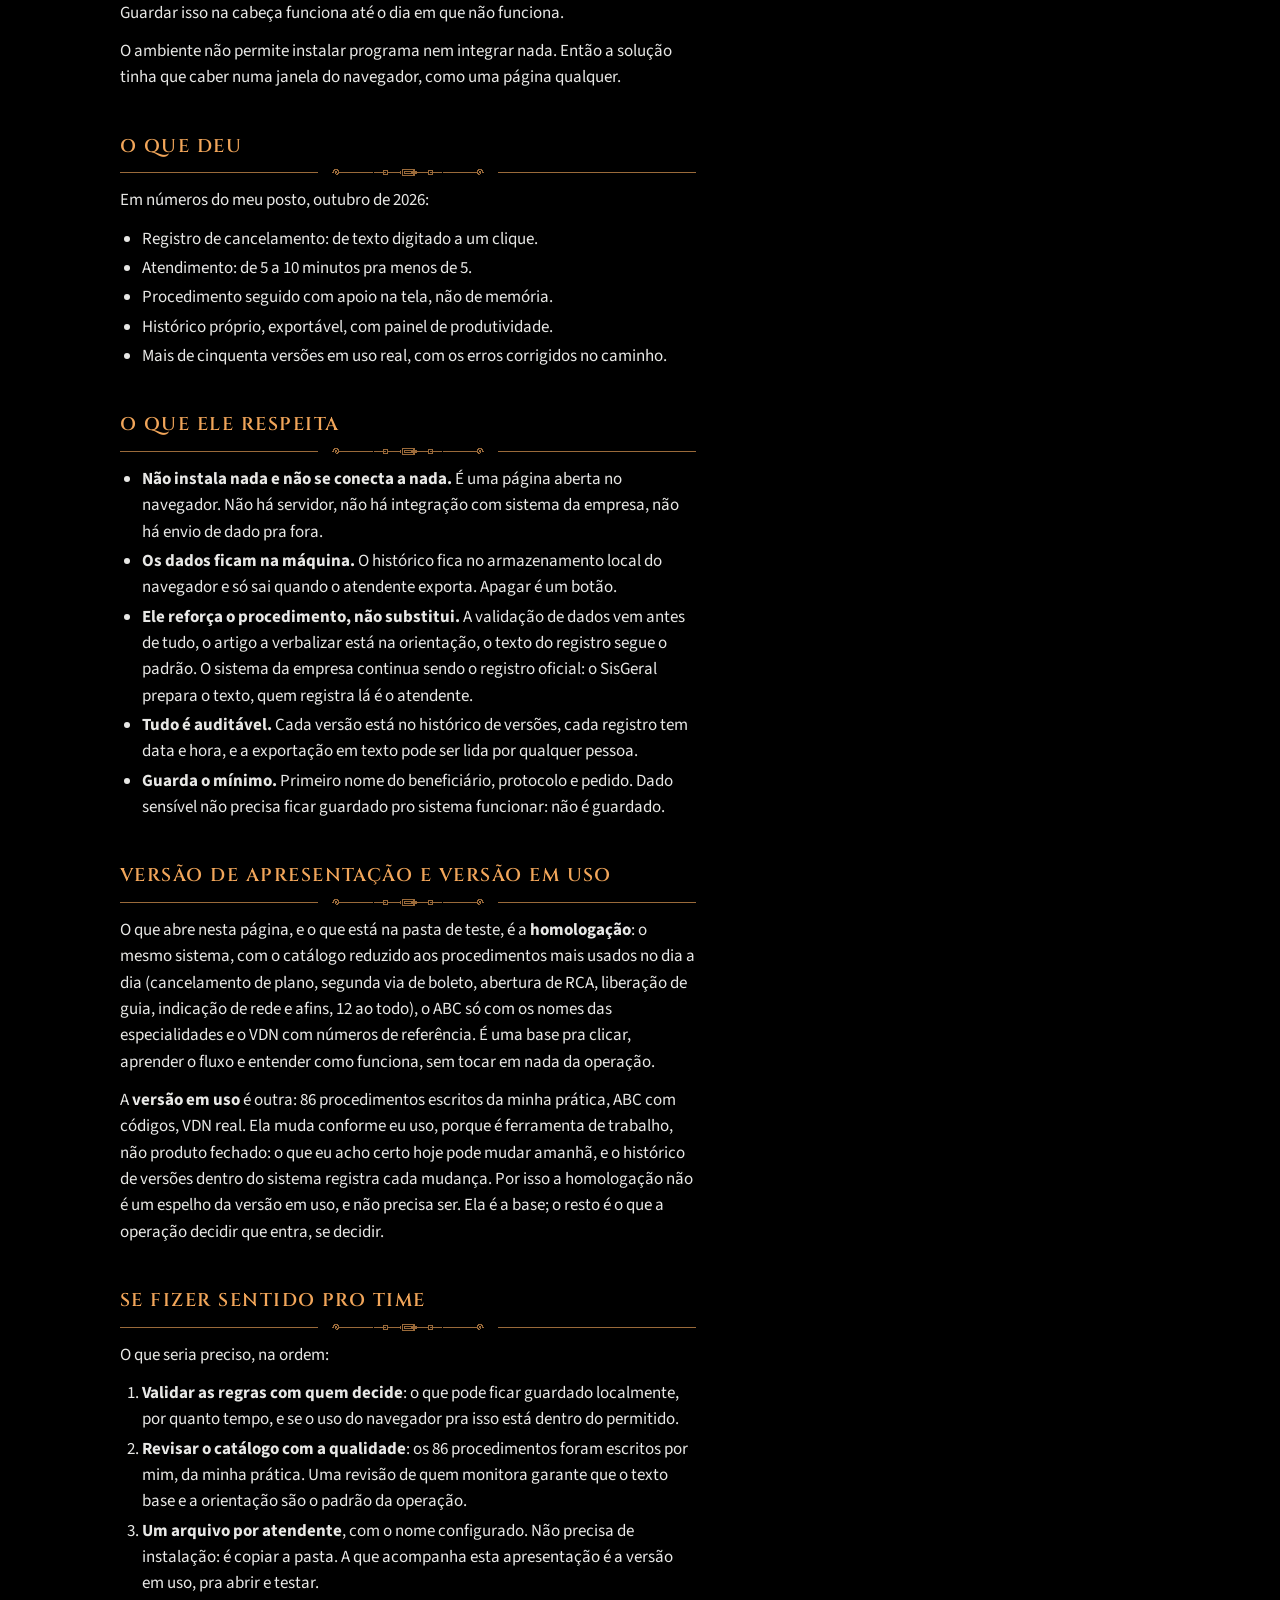
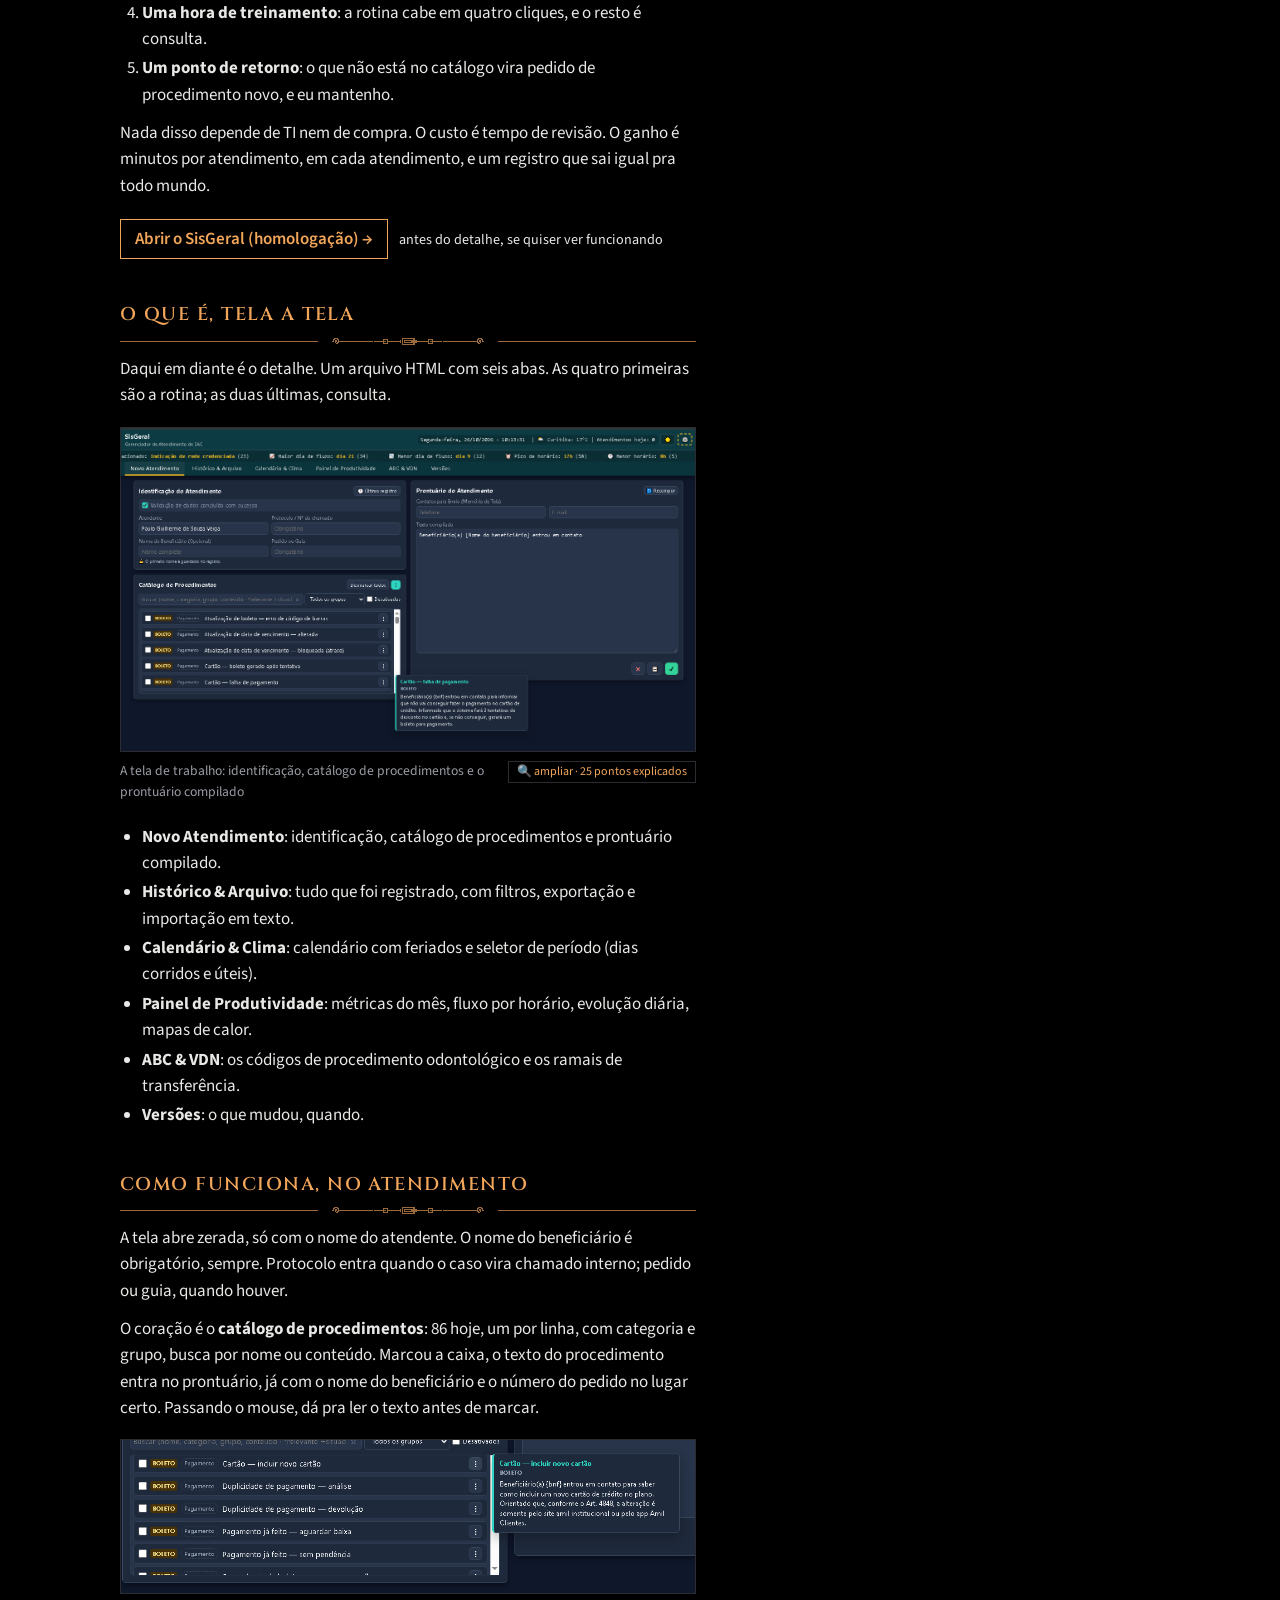
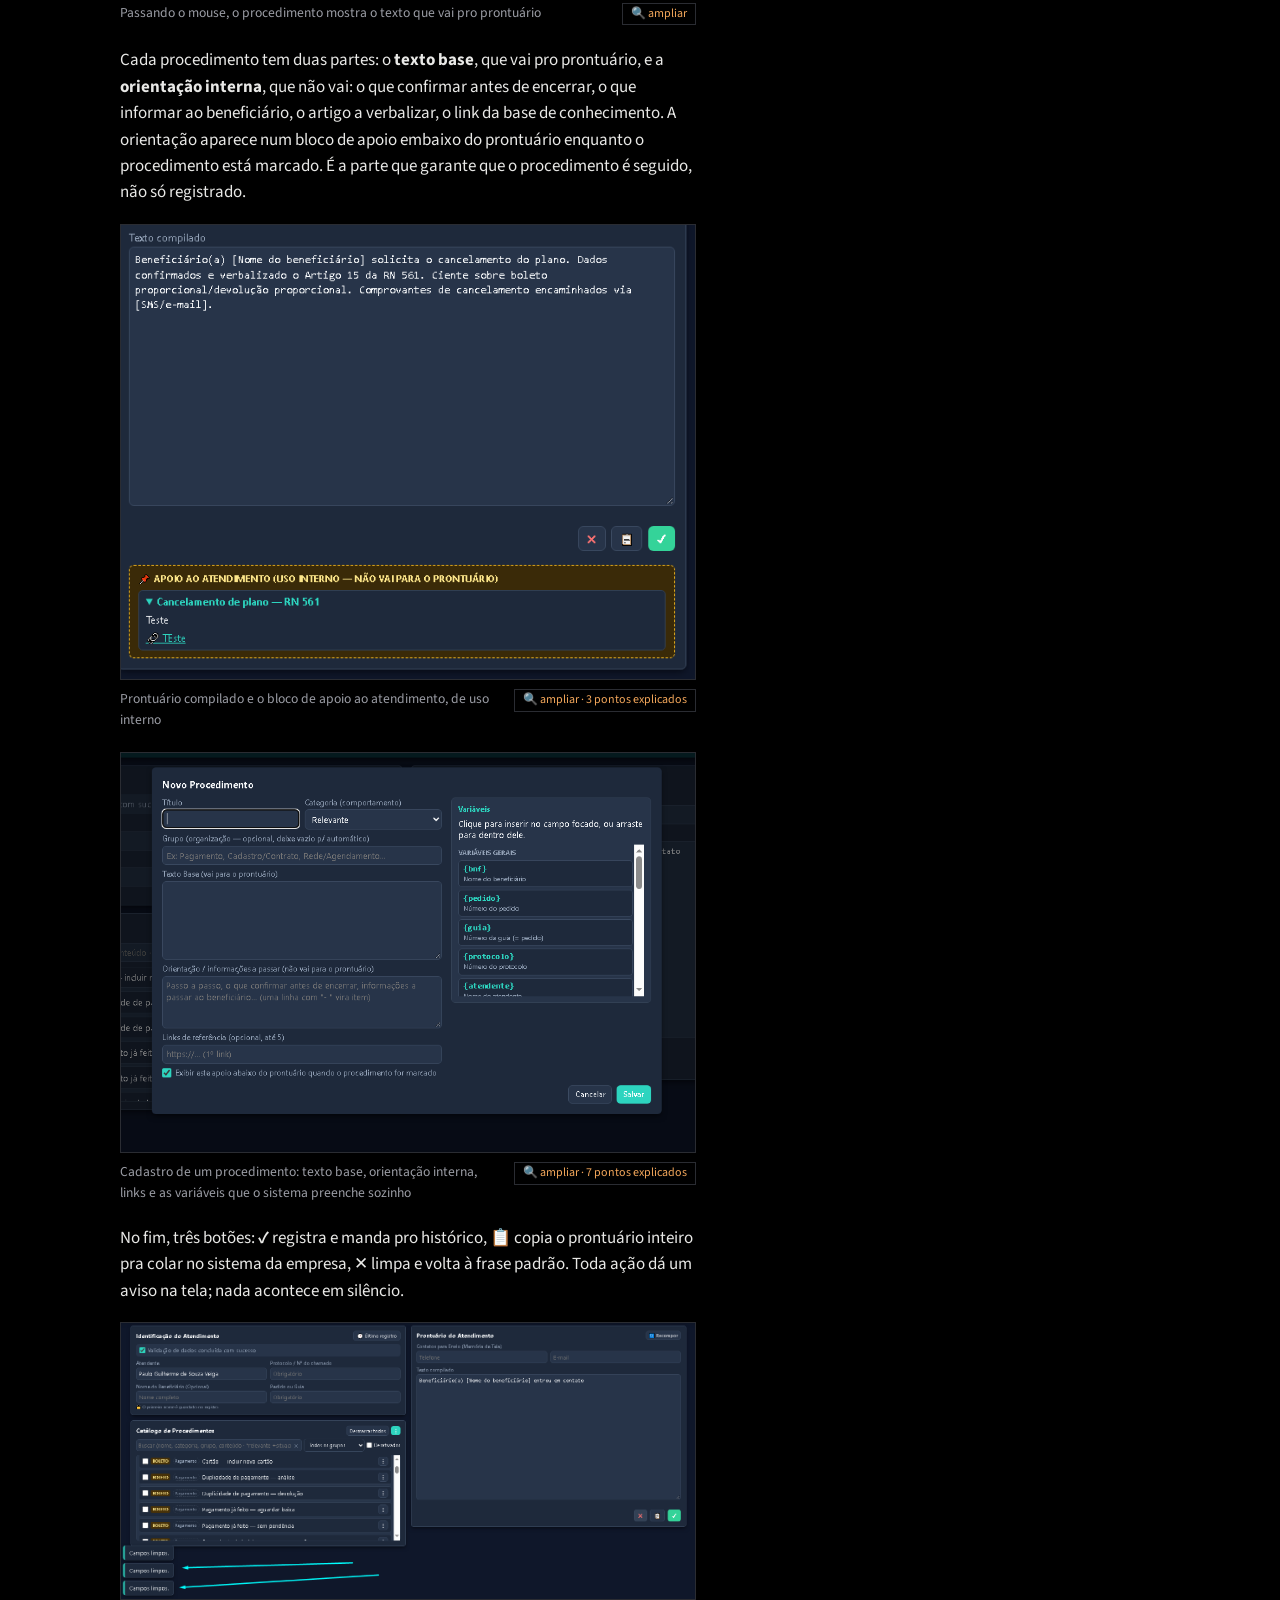
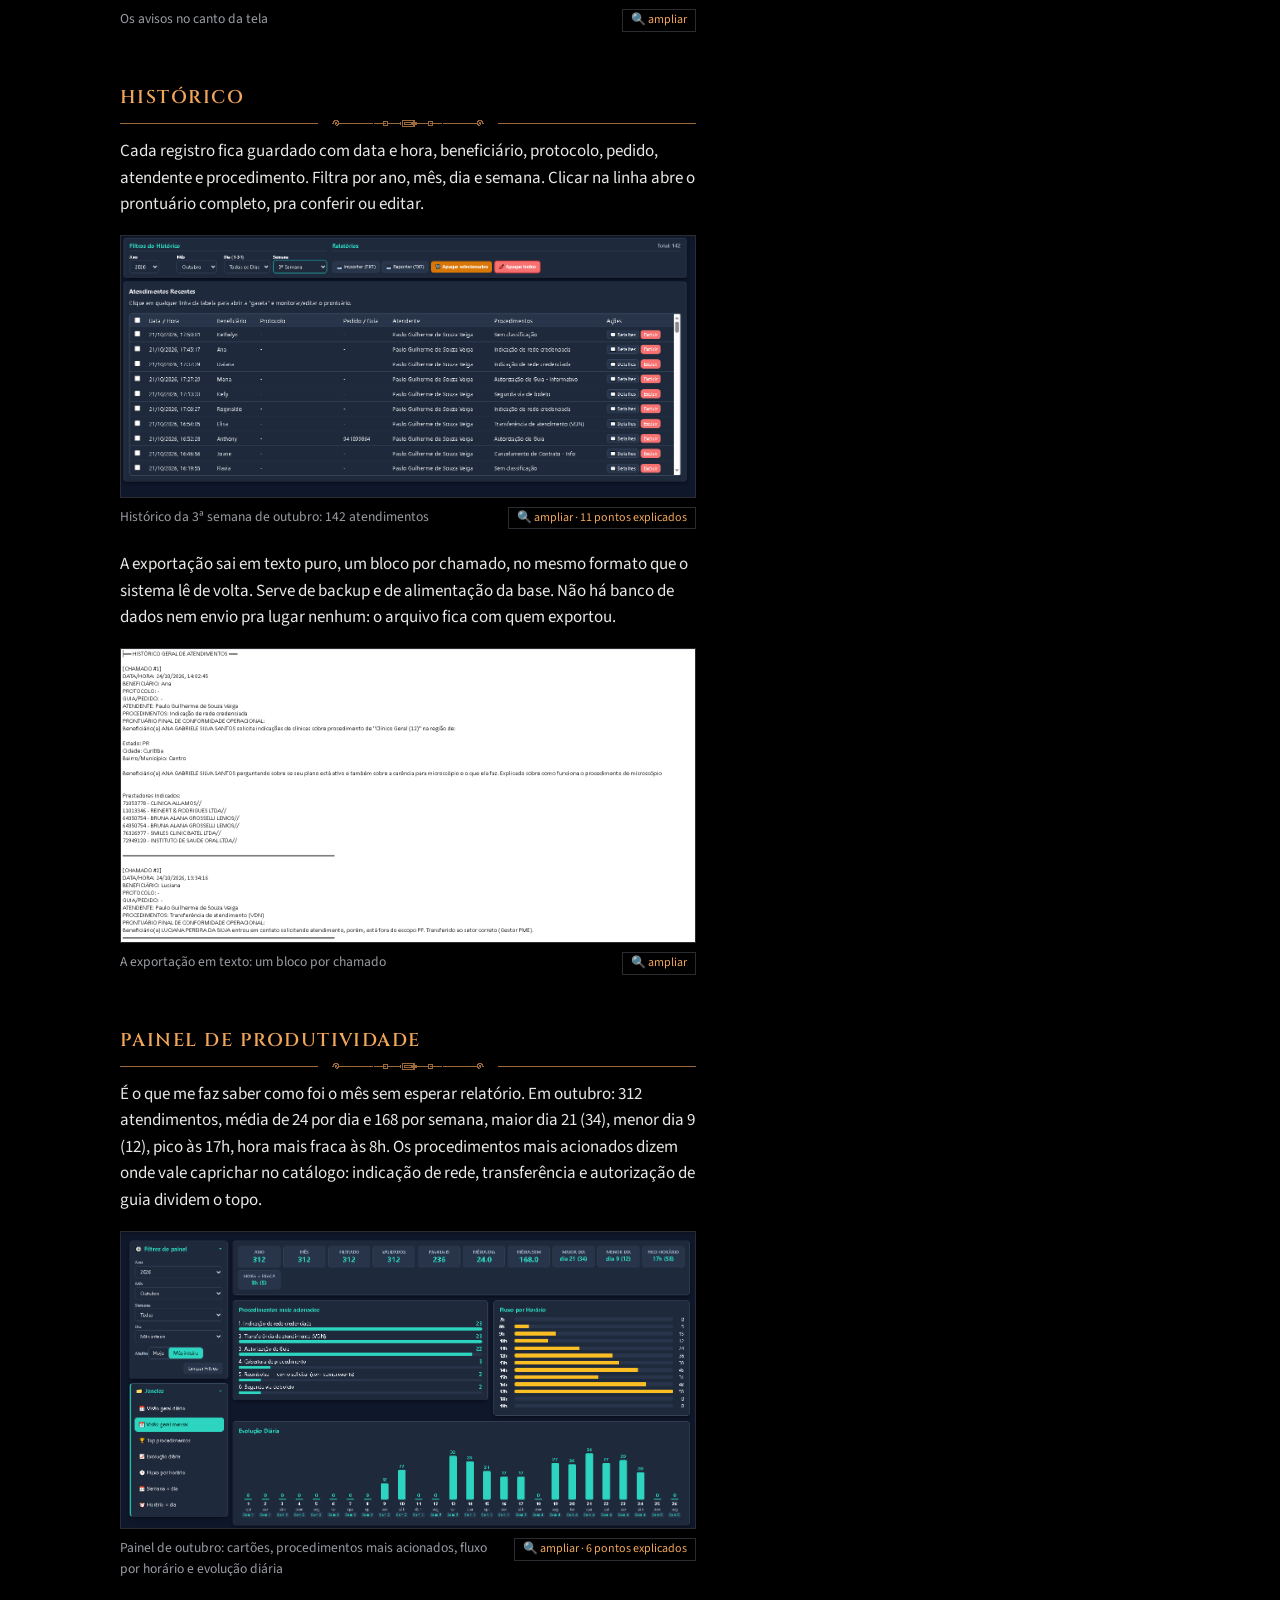
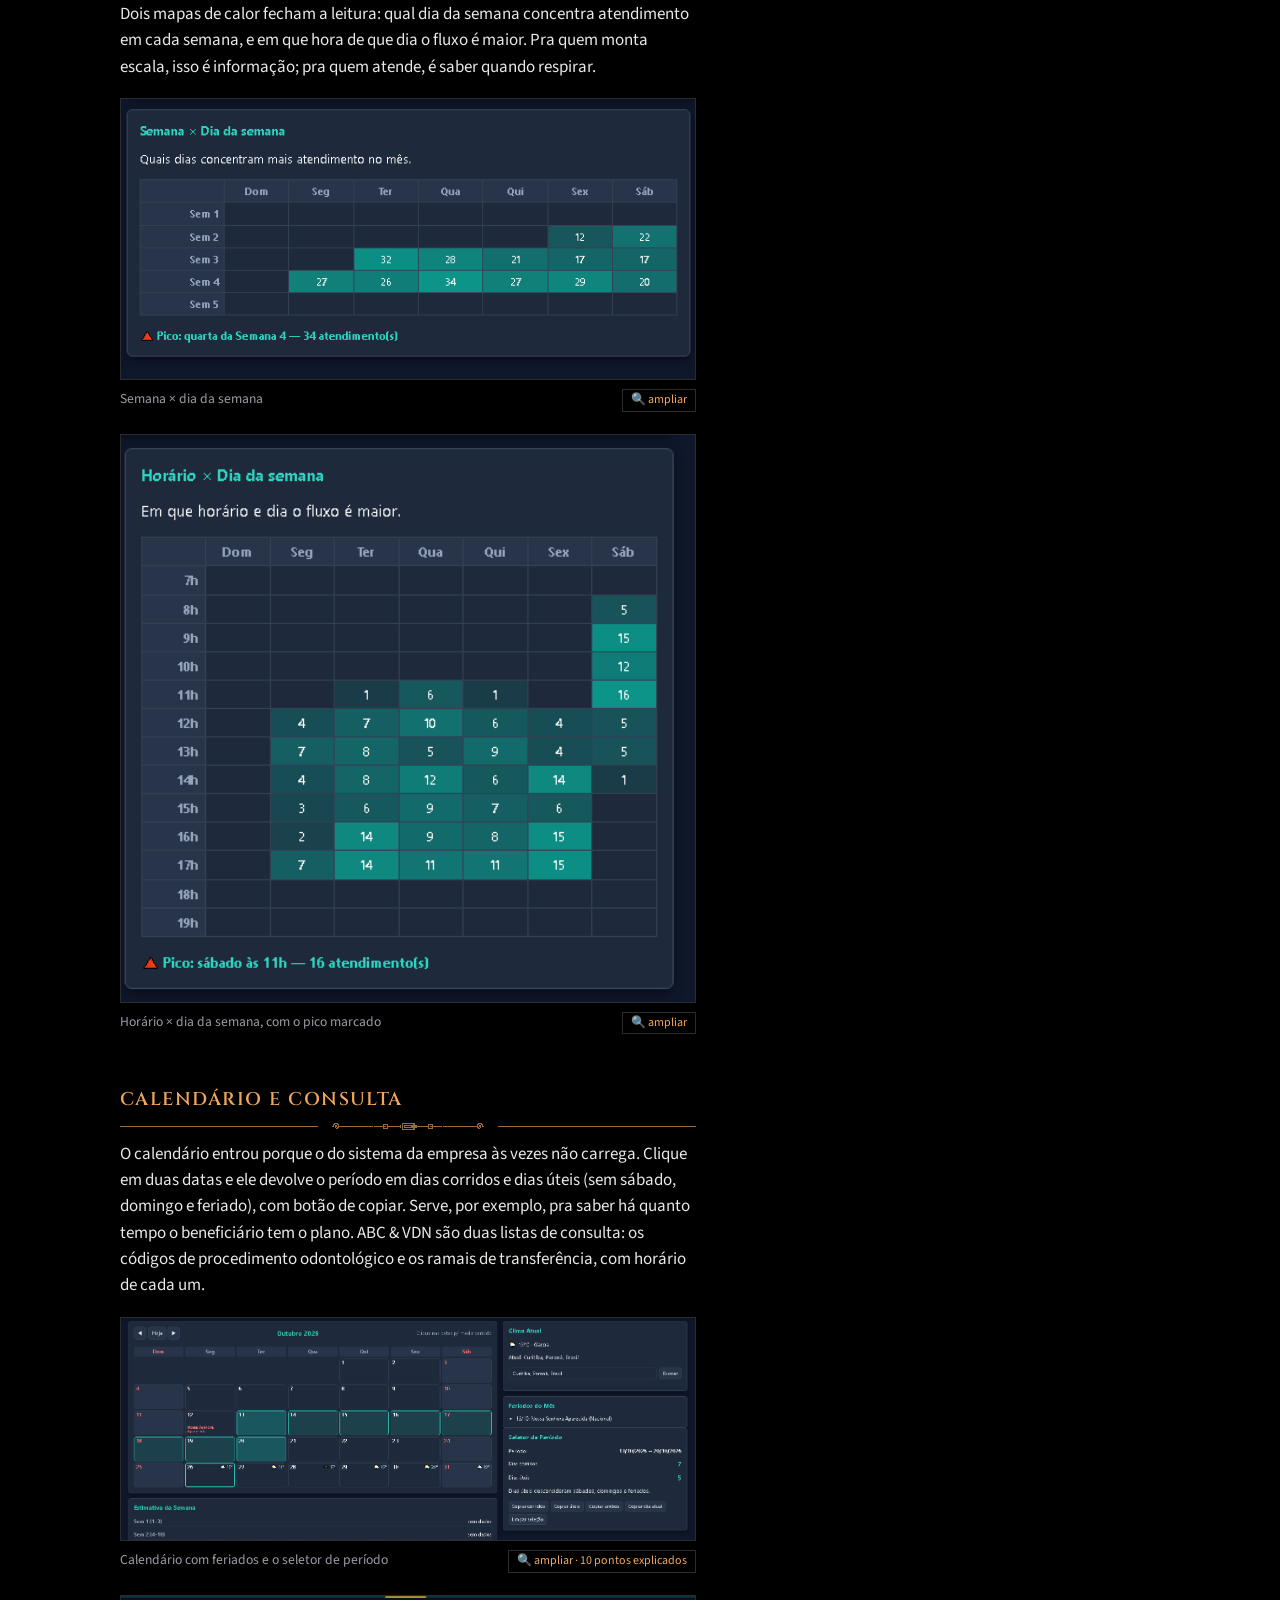
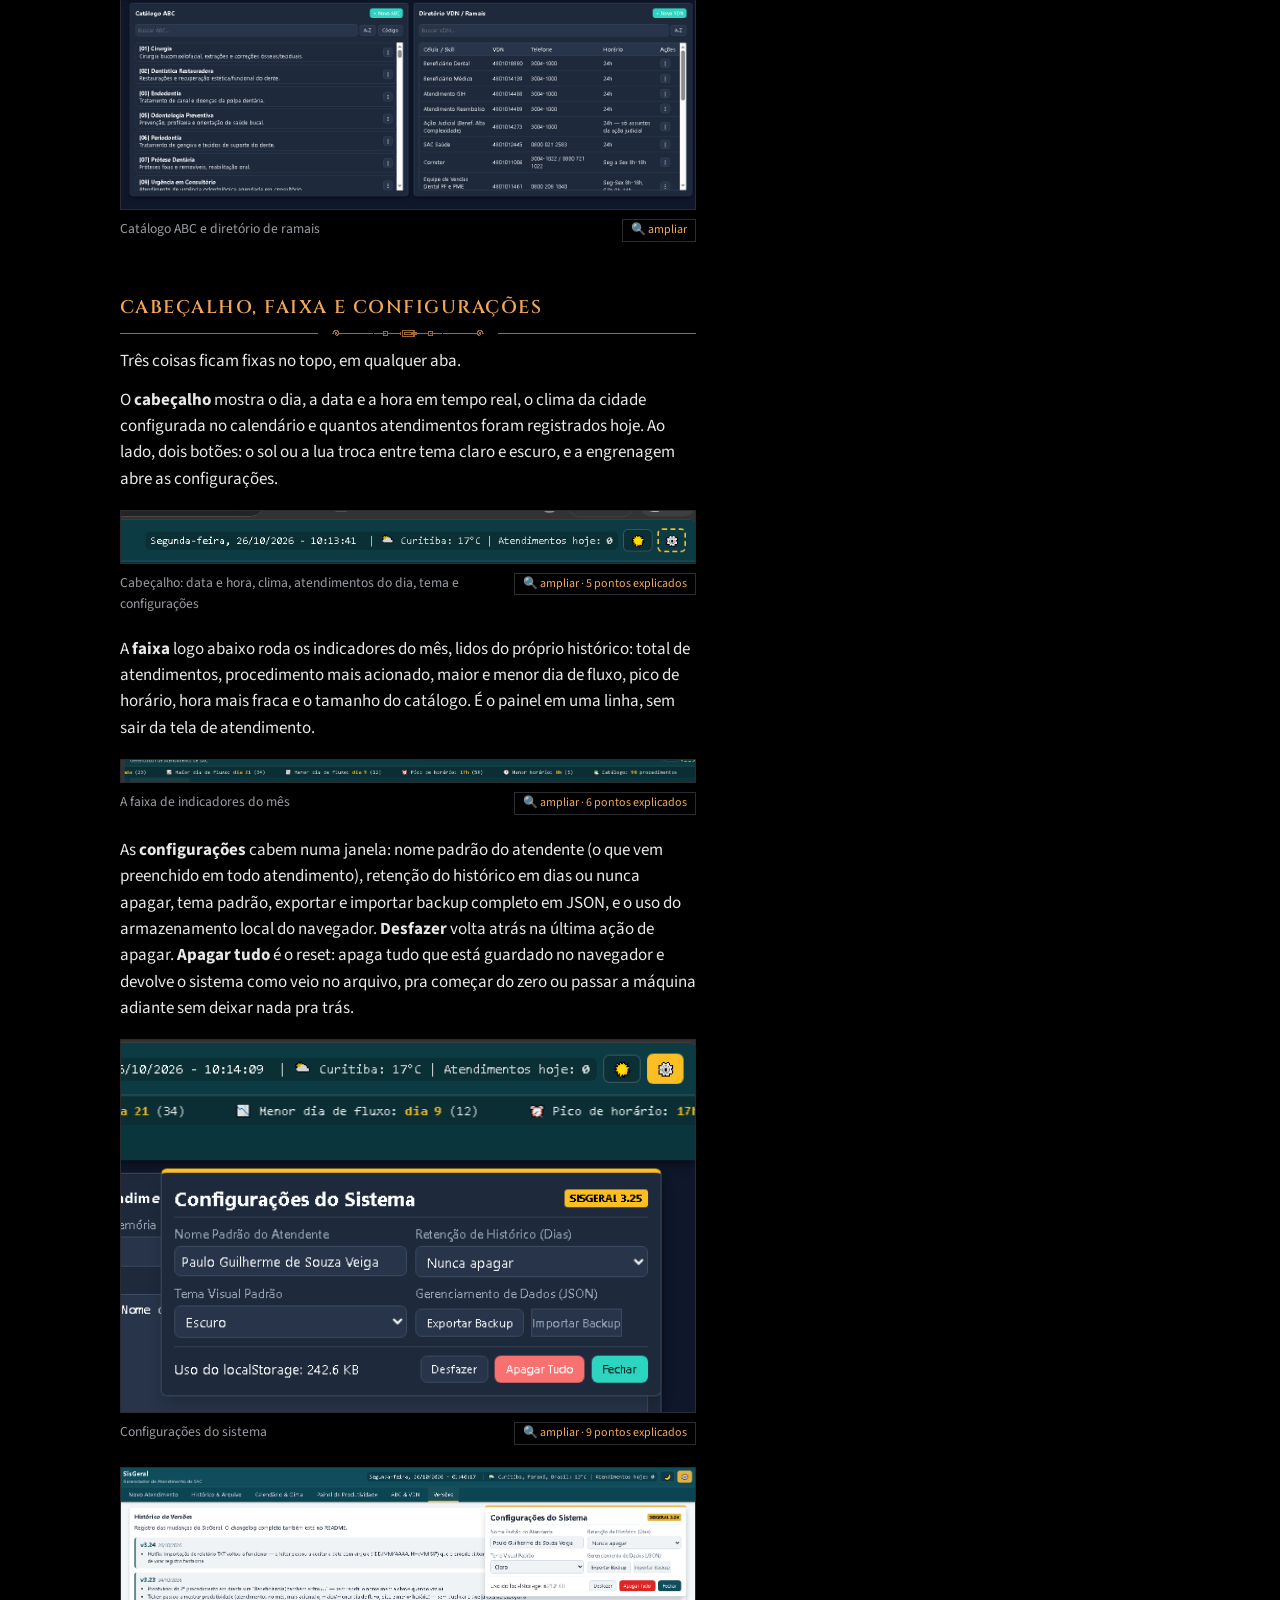
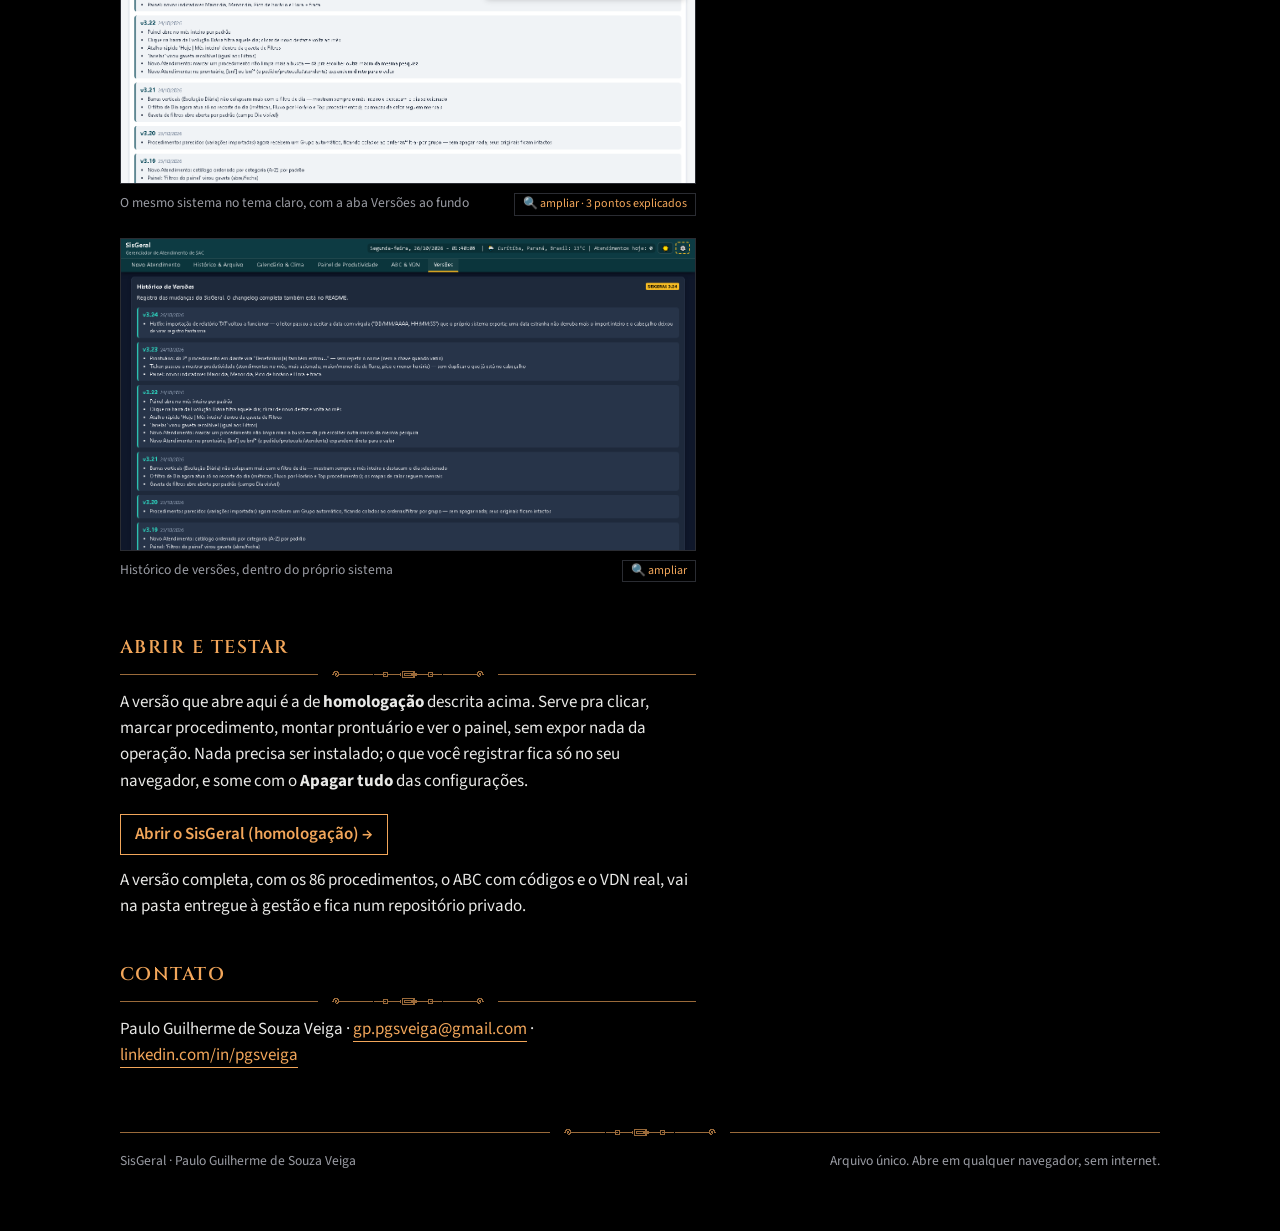
==== commit ae9e4110: "Apresentação: barra em gradiente, favicon laranja, título da aba, botão de teste antes do detalhe, s" ====
--- a/index.html
+++ b/index.html
@@ -5,7 +5,7 @@
   <meta name="viewport" content="width=device-width, initial-scale=1.0">
   <title>SisGeral · apresentação</title>
   <meta name="description" content="SisGeral: gerenciador de atendimento de SAC num arquivo só. O que é, como funciona, o que entrega e o que precisaria pra chegar ao time.">
-  <link rel="icon" href="assets/favicon.svg" type="image/svg+xml">
+  <link rel="icon" href="assets/favicon-laranja.svg" type="image/svg+xml">
   <link rel="preconnect" href="https://fonts.googleapis.com">
   <link rel="stylesheet" href="https://fonts.googleapis.com/css2?family=Cinzel:wght@500;600&family=Source+Sans+3:ital,wght@0,400;0,600;1,400&display=swap">
   <link rel="stylesheet" href="style.css">
--- a/style.css
+++ b/style.css
@@ -298,3 +298,7 @@
 .md .tres > div { border: 1px solid var(--line); border-top: 2px solid var(--c); padding: 12px 14px; font-size: .95rem; line-height: 1.5; background: var(--panel); }
 .md .tres b { display: block; font-family: var(--font-display); font-weight: 600; font-size: .8rem; letter-spacing: .12em; text-transform: uppercase; color: var(--c); margin-bottom: 6px; }
 @media (max-width: 720px) { .md .tres { grid-template-columns: 1fr; } }
+
+/* Barra: do claro ao escuro conforme a leitura aprofunda (--p = 0 no resumo, 100 no fim) */
+.topnav a[data-sec] { color: color-mix(in srgb, var(--sistemas) calc(100% - var(--p, 0) * 0.6%), #5a5a5a); }
+.topnav a[data-sec].on, .topnav a[data-sec]:hover { color: var(--sistemas); border-bottom-color: var(--sistemas); }
